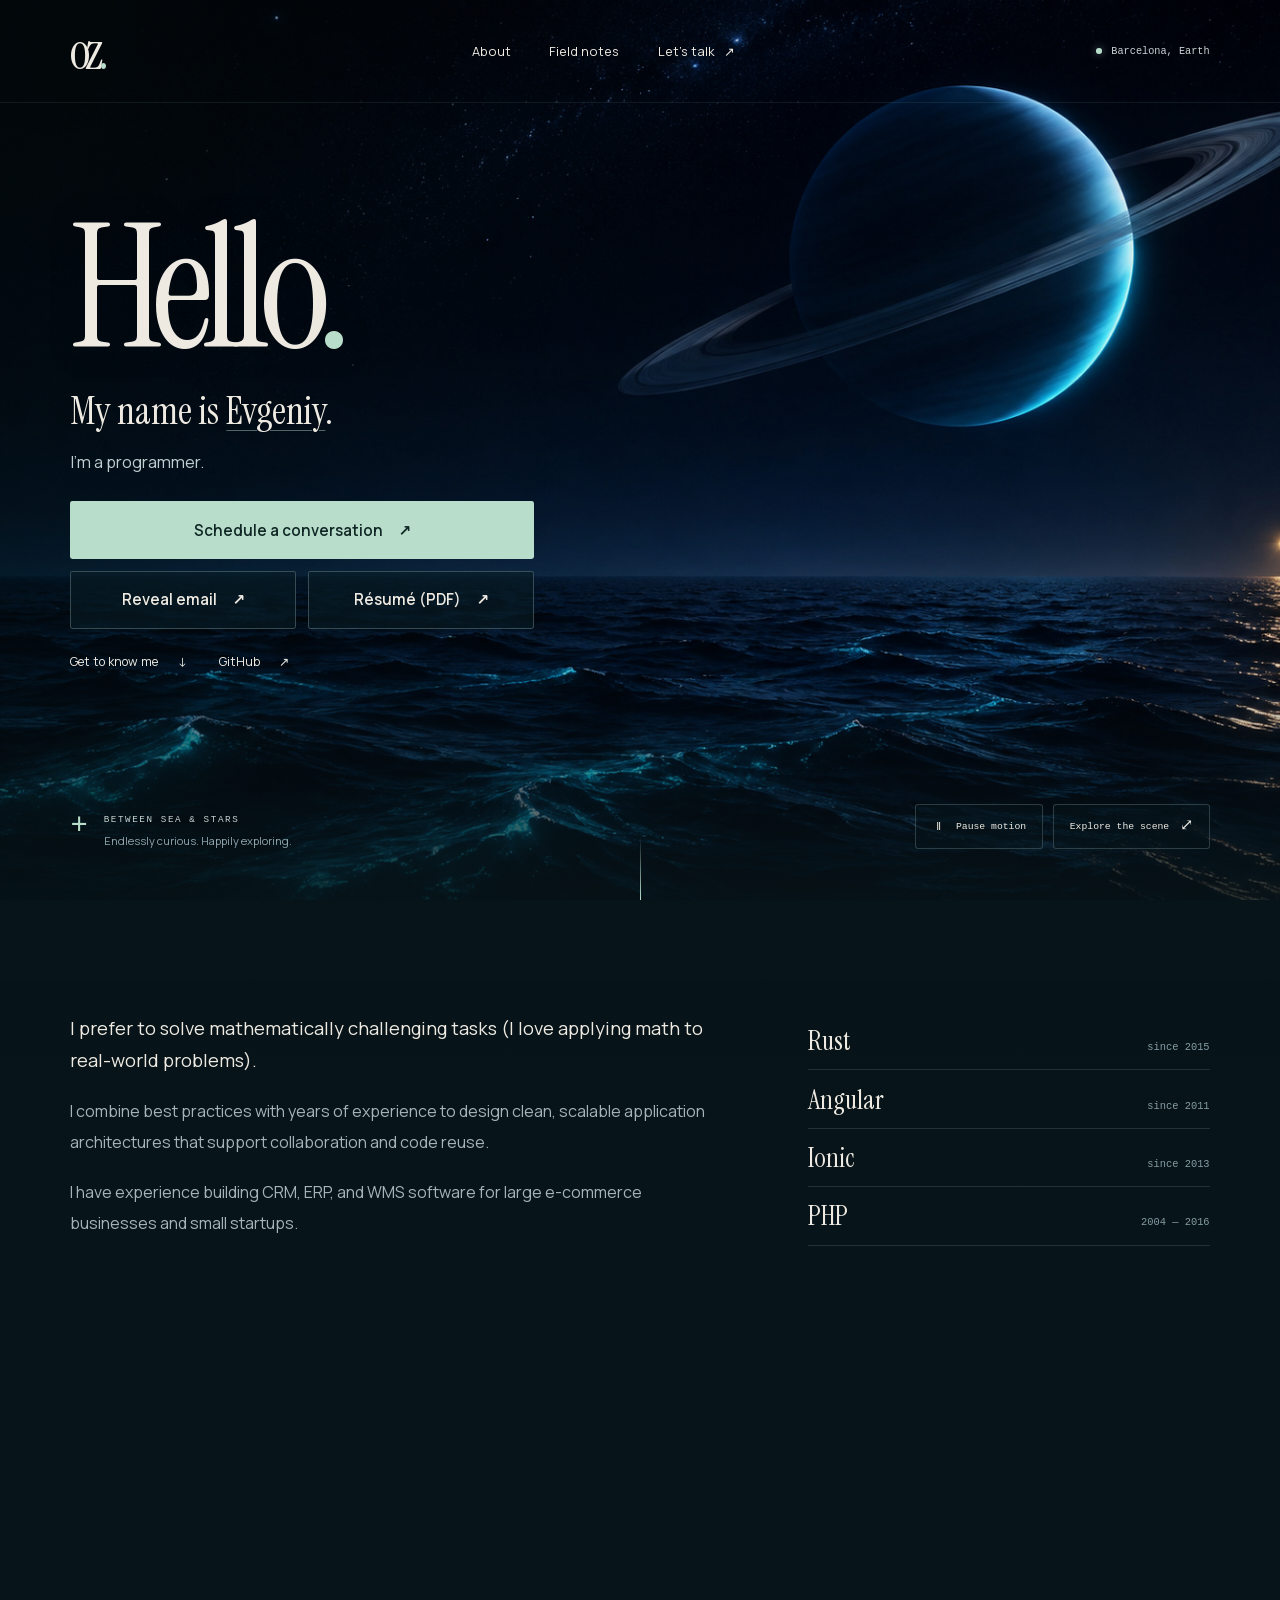
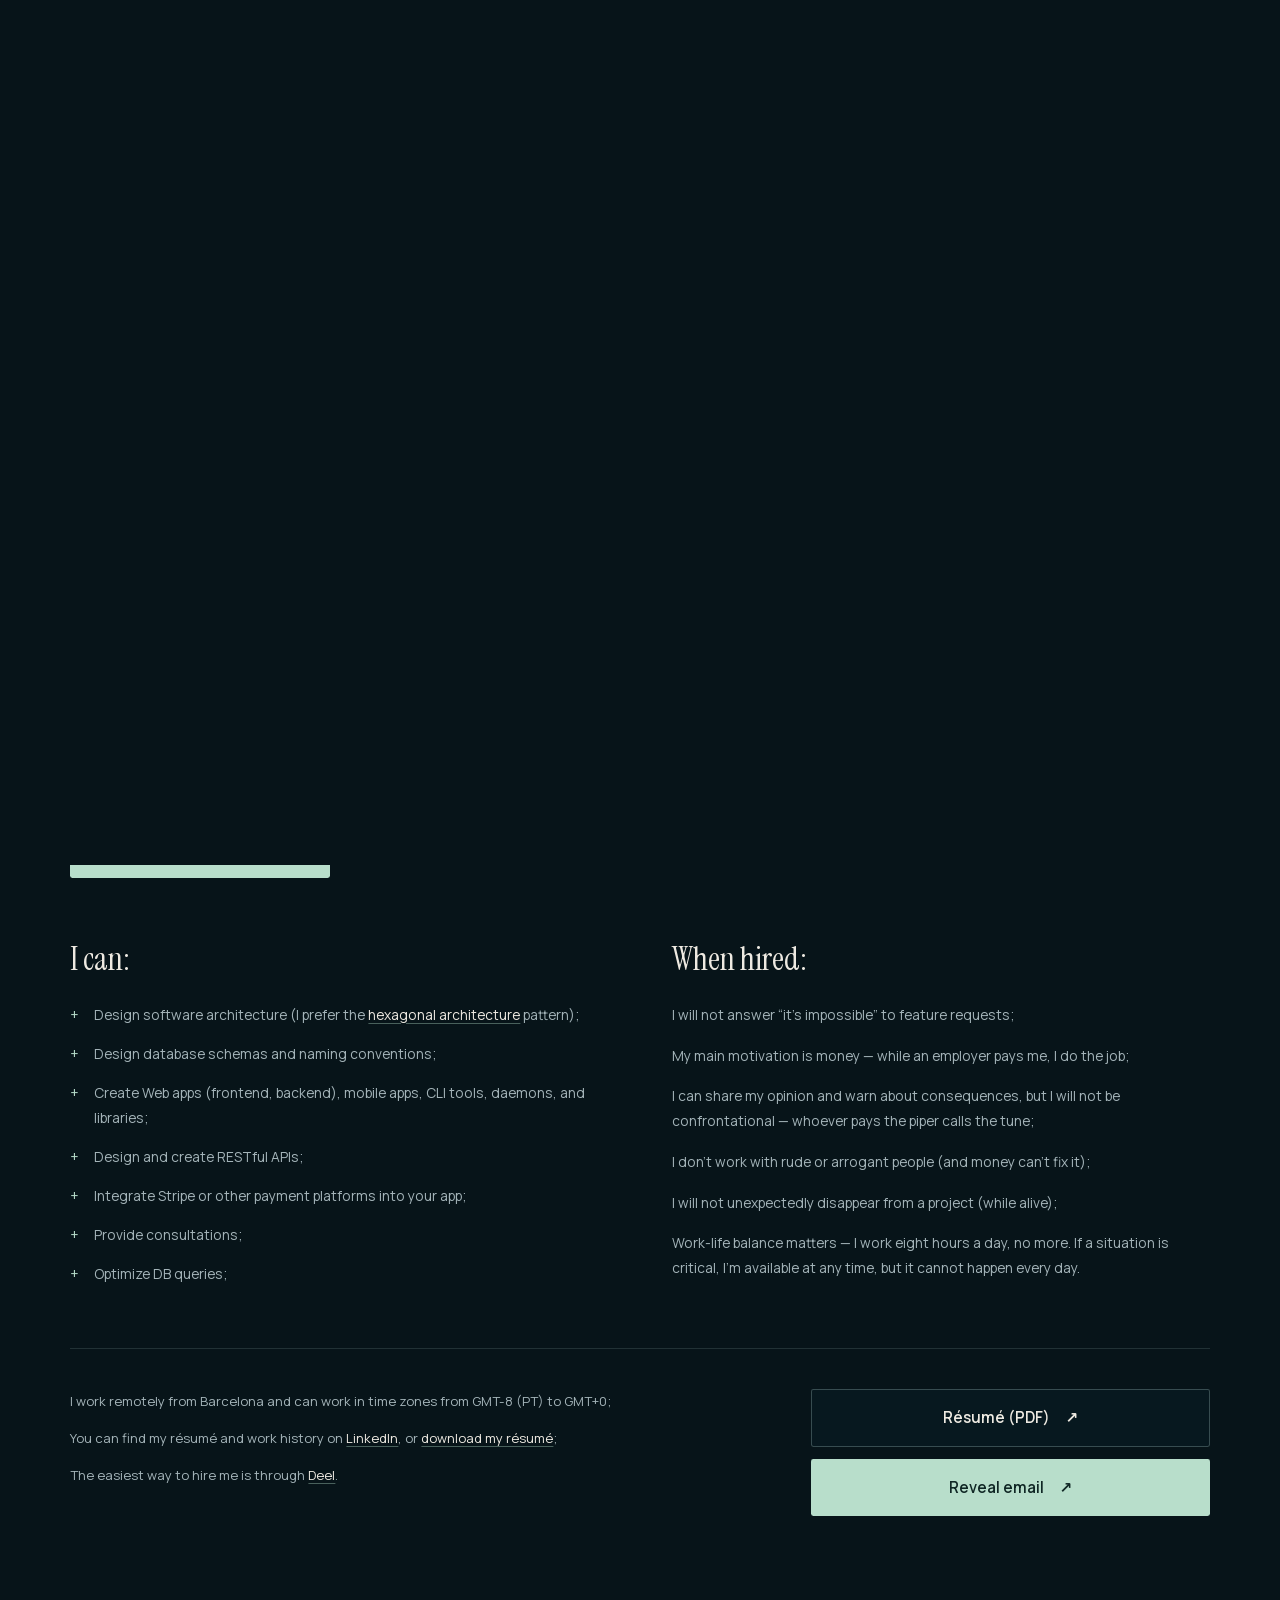
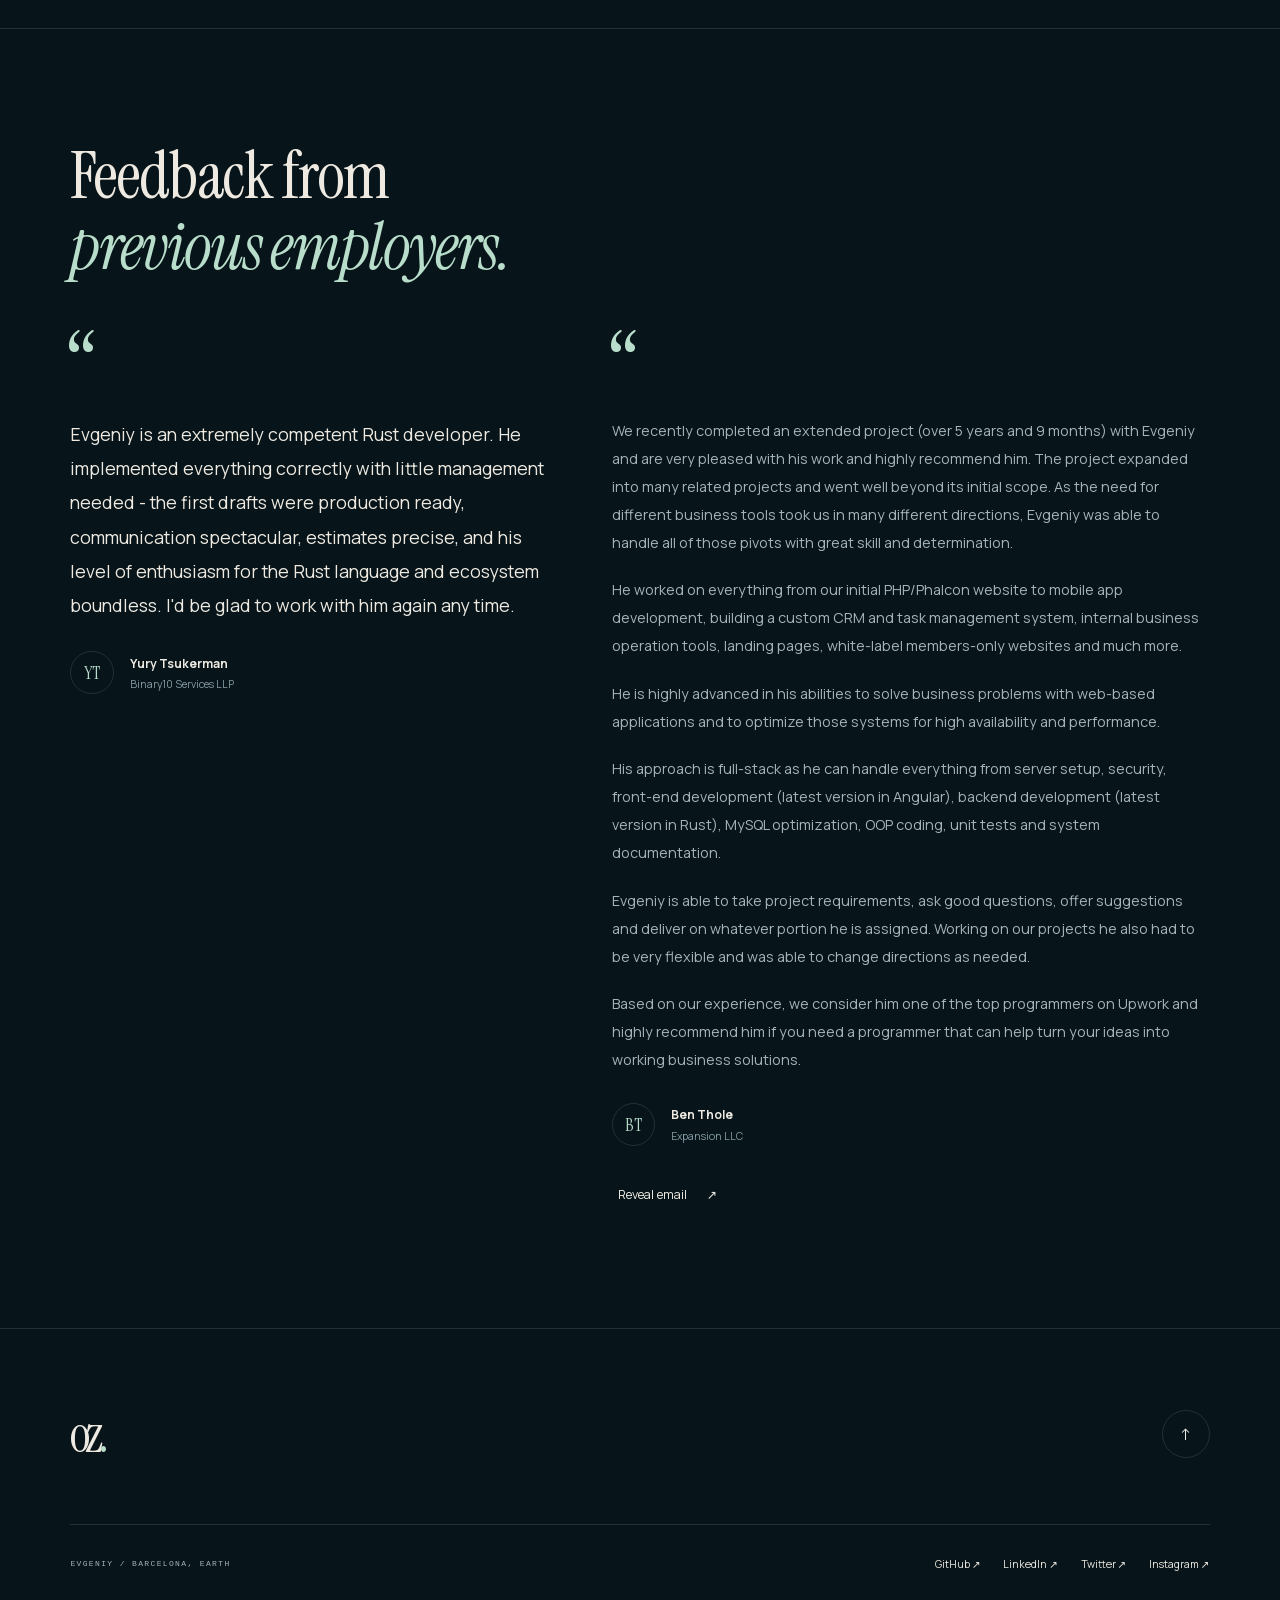
==== index.html @ bbbd40e6 "Keep mobile scene height stable during scroll" ====
<!DOCTYPE html>
<html lang="en">
<head>
  <meta charset="UTF-8">
  <meta name="viewport" content="width=device-width, initial-scale=1, viewport-fit=cover">
  <meta name="theme-color" content="#071419">
  <meta name="description" content="Evgeniy (OZ). Programmer in Barcelona. Rust, Angular, Ionic, software architecture, and a love of solving real-world problems with math.">
  <meta property="og:title" content="Evgeniy / OZ — Between sea & stars">
  <meta property="og:description" content="Evgeniy (OZ). Rust, Angular, Ionic, and software architecture.">
  <meta property="og:type" content="website">
  <meta property="og:url" content="https://jamm.dev/">
  <meta property="og:image" content="https://jamm.dev/assets/pelagic-orbit.jpg">
  <title>Evgeniy / OZ — Between sea & stars</title>
  <link rel="icon" href="./favicon.png" type="image/png">
  <link rel="preload" href="./assets/fonts/instrument-serif.woff2" as="font" type="font/woff2" crossorigin>
  <link rel="preload" href="./assets/fonts/manrope.woff2" as="font" type="font/woff2" crossorigin>
  <link rel="stylesheet" href="./styles.css">
  <script type="module" src="./js/site.js?v=3d-17"></script>
</head>
<body>
  <a class="skip-link" href="#about">Skip to content</a>

  <div class="scene" id="scene" aria-hidden="true" data-renderer="still">
    <picture class="scene-poster">
      <img src="./assets/pelagic-orbit.jpg" width="1672" height="941" alt="" fetchpriority="high" decoding="async">
    </picture>
    <canvas id="scene-canvas"></canvas>
    <div class="scene-shade"></div>
  </div>

  <header class="site-header" id="top">
    <a href="#top" class="wordmark" aria-label="OZ — back to top">oz<span aria-hidden="true">.</span></a>
    <nav aria-label="Main navigation">
      <a href="#about">About</a>
      <a href="#notes">Field notes</a>
      <a href="#contact">Let’s talk <span aria-hidden="true">↗</span></a>
    </nav>
    <span class="location"><span class="status-dot" aria-hidden="true"></span>Barcelona, Earth</span>
  </header>

  <main id="page-content">
    <section class="hero" aria-labelledby="hello-title" id="hero">
      <div class="hero-content">
        <h1 id="hello-title">Hello<span class="accent">.</span></h1>
        <p class="hero-name">My name is <a href="https://en.wikipedia.org/wiki/Eugene_(given_name)" target="_blank" rel="noopener noreferrer">Evgeniy</a>.</p>
        <p class="hero-role">I’m a programmer.</p>
        <div class="hero-actions">
          <a class="button button-primary contact-action schedule-action" href="https://calendly.com/e-oz" target="_blank" rel="noopener noreferrer">Schedule a conversation <span aria-hidden="true">↗</span></a>
          <button class="button button-glass contact-action" type="button" hidden data-email="oz at jamm_dotdev" data-test-id="hero-email">Reveal email <span aria-hidden="true">↗</span></button>
          <a class="button button-glass contact-action" href="./resume.pdf">Résumé (PDF) <span aria-hidden="true">↗</span></a>
          <noscript><p>Email: oz [at] jamm [dot] dev</p></noscript>
        </div>
        <div class="hero-links">
          <a class="text-link" href="#about">Get to know me <span aria-hidden="true">↓</span></a>
          <a class="text-link" href="https://github.com/e-oz" target="_blank" rel="noopener noreferrer">GitHub <span aria-hidden="true">↗</span></a>
        </div>
      </div>
      <div class="hero-footer">
        <div class="hero-caption"><span class="crosshair" aria-hidden="true">+</span><div><span class="eyebrow">Between sea & stars</span><p>Endlessly curious. Happily exploring.</p></div></div>
        <div class="scene-controls">
          <button class="motion-button" type="button" data-motion-toggle hidden data-paused="false"><span data-motion-icon aria-hidden="true">Ⅱ</span><span data-motion-label>Pause motion</span></button>
          <button class="explore-button" type="button" id="explore-scene" hidden>Explore the scene <span aria-hidden="true">⤢</span></button>
        </div>
      </div>
      <a class="scroll-cue" href="#about" aria-label="Scroll to about"><span></span></a>
    </section>

    <div class="reading-surface">
      <section class="section about-section" id="about" aria-label="About Evgeniy">
        <div class="about-intro">
          <div class="prose intro-prose">
            <p>I prefer to solve mathematically challenging tasks (I love applying math to real-world problems).</p>
            <p>I combine best practices with years of experience to design clean, scalable application architectures that support collaboration and code reuse.</p>
            <p>I have experience building CRM, ERP, and WMS software for large e-commerce businesses and small startups.</p>
          </div>
          <dl class="experience-list">
            <div><dt>Rust</dt><dd>since 2015</dd></div>
            <div><dt>Angular</dt><dd>since 2011</dd></div>
            <div><dt>Ionic</dt><dd>since 2013</dd></div>
            <div><dt>PHP</dt><dd>2004 — 2016</dd></div>
          </dl>
        </div>
        <div class="expertise-grid">
          <article class="expertise-block">
            <div class="block-heading"><span class="orbital-mark" aria-hidden="true">R</span><h3>Rust</h3><span class="eyebrow">Systems & services</span></div>
            <div class="prose">
              <p>I’ve enjoyed programming in Rust since 2015.</p>
              <p>Most of my Rust experience is in web development — REST APIs, database connections, data analysis, and background task execution. I also have extensive experience with caching, mutexes, semaphores, preventing cache stampedes and race conditions, and managing resources with RAII.</p>
              <p>One of my achievements is a REST API written entirely in Rust, serving multiple web and mobile applications, including a CRM, a task manager, mobile apps, and websites.</p>
            </div>
          </article>
          <article class="expertise-block">
            <div class="block-heading"><span class="orbital-mark" aria-hidden="true">A</span><h3>Angular</h3><span class="eyebrow">Interfaces & architecture</span></div>
            <div class="prose">
              <p>In Angular, I can write directives and components of any complexity — including interactive maps (Angular + D3.js), nested trees, SVG elements, and other fancy things.</p>
              <p>I can build a modern, solid foundation for your Angular project using Nx and NgRx, applying the industry’s leading solutions for structuring and organizing folders and components.</p>
              <p>I can improve your app’s performance by using the OnPush strategy, tuning ZoneJS flags, using requestAnimationFrame, reducing reflows, moving some modifications out of NgZone, and making other improvements.</p>
              <p>I can build services and libraries based on best practices, using RxJS, declarative event-driven programming, and Reduce patterns.</p>
            </div>
          </article>
          <article class="expertise-block ionic-block">
            <div class="block-heading"><span class="orbital-mark" aria-hidden="true">I</span><h3>Ionic</h3><span class="eyebrow">Beyond the browser</span></div>
            <div class="prose"><p>I have experience with Ionic and have created multiple mobile apps with this framework, including a sophisticated warehouse management system (WMS) with mobile apps for scanning, instructions, printing price stickers, moving items, and scheduling deliveries.</p></div>
          </article>
        </div>
        <div class="toolkit prose">
          <h3 class="eyebrow">Technologies, apps, and services I have experience with:</h3>
          <p>Rust, TypeScript, JavaScript, PHP; Angular, Ionic, RxJS, NgRx, Nx, Karma, Protractor, Twitter Bootstrap; MySQL, PostgreSQL, Redis; Cloudflare, Mandrill, PayPal, Stripe, Nexmo; GAE, AWS: EC2, S3, Cloudfront, Pipeline, CodeCommit, RDS; Jira, YouTrack, Git, Travis CI; SOA, REST, SOLID...</p>
        </div>
        <div class="principles-grid">
          <div class="prose"><p>As a contractor, I’ve worked with Vodafone (a device control system) and NTT &amp; Sony (a custom payment system library for Spartacus CRM).</p><p>My favorite books are <a href="https://www.oreilly.com/library/view/clean-code/9780136083238/" target="_blank" rel="noopener noreferrer">Clean Code</a> and <a href="https://martinfowler.com/books/eaa.html" target="_blank" rel="noopener noreferrer">Patterns of Enterprise Application Architecture</a>.</p><p>I like and respect SOLID principles.</p></div>
          <aside class="story">
            <details data-test-id="story">
              <summary><span><span class="eyebrow">Origin story / 2004</span><span class="story-title">It started with<br><em>a mobile phone.</em></span></span><span class="details-indicator" aria-hidden="true">+</span></summary>
              <div class="prose story-copy">
                <p>My passion for programming started at school.</p>
                <p>In 2004, I started earning money by making websites.</p>
                <p>One of my first tools was an FTP editor — a tool for uploading, removing, and editing files (mostly PHP scripts). It was designed for use on a mobile phone (in 2004, not every Russian youngster had a computer, so “mobile-first” was more than a motto for us).</p>
                <p>The most interesting part: I had just three hours of computer access to develop it. I wrote the rest of the code using the editor itself — yes, from a mobile phone.</p>
                <p>This tool helped dozens of people create their first websites (or WAP sites).</p>
                <p>It was challenging but extremely rewarding.</p>
              </div>
            </details>
          </aside>
        </div>
      </section>

      <section class="section notes-section" id="notes" aria-labelledby="notes-title">
        <div class="section-heading"><h2 id="notes-title">Notes from<br><em>the journey.</em></h2></div>
        <div class="article-list">
          <a class="article" href="https://medium.com/@eugeniyoz/application-state-management-with-angular-signals-b9c8b3a3afd7" target="_blank" rel="noopener noreferrer"><span class="article-number">01</span><div><p class="eyebrow">Angular / State management</p><h3>Application State Management<br>with Angular Signals</h3></div><span class="article-arrow" aria-hidden="true">↗</span></a>
          <a class="article" href="https://medium.com/@eugeniyoz/angular-signals-reactive-context-and-dynamic-dependency-tracking-d2d6100568b0" target="_blank" rel="noopener noreferrer"><span class="article-number">02</span><div><p class="eyebrow">Angular / Reactivity <span class="article-badge">Selected by Medium for boosting</span></p><h3>Angular Signals, Reactive Context,<br>and Dynamic Dependency Tracking</h3></div><span class="article-arrow" aria-hidden="true">↗</span></a>
          <a class="article" href="https://medium.com/@eugeniyoz/restful-api-in-rust-impressions-63250d611d15" target="_blank" rel="noopener noreferrer"><span class="article-number">03</span><div><p class="eyebrow">Rust / Web development</p><h3>Rust for the Web</h3></div><span class="article-arrow" aria-hidden="true">↗</span></a>
        </div>
        <div class="talk-grid">
          <div class="talk-heading"><p class="eyebrow">From the stage</p><p>My talk about writing a web server in Rust:</p><a class="text-link" href="https://www.youtube.com/watch?v=pYflrrJu9PI" target="_blank" rel="noopener noreferrer">Watch on YouTube <span aria-hidden="true">↗</span></a></div>
          <div class="video-frame"><iframe data-test-id="rust-talk" width="560" height="315" src="https://www.youtube.com/embed/pYflrrJu9PI" title="Evgeniy’s talk about writing a web server in Rust" loading="lazy" allow="accelerometer; autoplay; encrypted-media; gyroscope; picture-in-picture; web-share" referrerpolicy="strict-origin-when-cross-origin" allowfullscreen></iframe></div>
        </div>
      </section>

      <section class="section contact-section" id="contact" aria-label="Working together">
        <div class="section-heading contact-heading"><a class="button button-primary contact-action" href="https://calendly.com/e-oz" target="_blank" rel="noopener noreferrer">Schedule a conversation <span aria-hidden="true">↗</span></a></div>
        <div class="work-grid">
          <div class="work-column"><h3>I can:</h3><ul class="service-list">
            <li>Design software architecture (I prefer the <a href="https://en.wikipedia.org/wiki/Hexagonal_architecture_(software)" target="_blank" rel="noopener noreferrer">hexagonal architecture</a> pattern);</li>
            <li>Design database schemas and naming conventions;</li>
            <li>Create Web apps (frontend, backend), mobile apps, CLI tools, daemons, and libraries;</li>
            <li>Design and create RESTful APIs;</li>
            <li>Integrate Stripe or other payment platforms into your app;</li>
            <li>Provide consultations;</li>
            <li>Optimize DB queries;</li>
          </ul></div>
          <div class="work-column"><h3>When hired:</h3><ul class="terms-list">
            <li>I will not answer “it’s impossible” to feature requests;</li>
            <li>My main motivation is money — while an employer pays me, I do the job;</li>
            <li>I can share my opinion and warn about consequences, but I will not be confrontational — whoever pays the piper calls the tune;</li>
            <li>I don’t work with rude or arrogant people (and money can’t fix it);</li>
            <li>I will not unexpectedly disappear from a project (while alive);</li>
            <li>Work-life balance matters — I work eight hours a day, no more. If a situation is critical, I’m available at any time, but it cannot happen every day.</li>
          </ul></div>
        </div>
        <div class="contact-strip">
          <div class="prose"><p>I work remotely from Barcelona and can work in time zones from GMT-8 (PT) to GMT+0;</p><p>You can find my résumé and work history on <a href="https://www.linkedin.com/in/newmanoz/" target="_blank" rel="noopener noreferrer">LinkedIn</a>, or <a href="./resume.pdf">download my résumé</a>;</p><p>The easiest way to hire me is through <a href="https://deel.com/referrals/Evgenii-e7kKrWl7" target="_blank" rel="noopener noreferrer">Deel</a>.</p></div>
          <div class="contact-links"><a class="button button-glass contact-action" href="./resume.pdf">Résumé (PDF) <span aria-hidden="true">↗</span></a><button type="button" class="button button-primary contact-action" hidden data-email="oz at jamm_dotdev" data-test-id="contact-email">Reveal email <span aria-hidden="true">↗</span></button><noscript><p>Email: oz [at] jamm [dot] dev</p></noscript></div>
        </div>
      </section>

      <section class="section feedback-section" aria-labelledby="feedback-title">
        <div class="section-heading"><h2 id="feedback-title">Feedback from<br><em>previous employers.</em></h2></div>
        <div class="feedback-grid">
          <figure class="testimonial"><span class="quote-mark" aria-hidden="true">“</span><blockquote><p>Evgeniy is an extremely competent Rust developer. He implemented everything correctly with little management needed - the first drafts were production ready, communication spectacular, estimates precise, and his level of enthusiasm for the Rust language and ecosystem boundless. I'd be glad to work with him again any time.</p></blockquote><figcaption><span class="person-initials" aria-hidden="true">YT</span><span><strong>Yury Tsukerman</strong><span>Binary10 Services LLP</span></span></figcaption></figure>
          <figure class="testimonial testimonial-long"><span class="quote-mark" aria-hidden="true">“</span><blockquote>
            <p>We recently completed an extended project (over 5 years and 9 months) with Evgeniy and are very pleased with his work and highly recommend him. The project expanded into many related projects and went well beyond its initial scope. As the need for different business tools took us in many different directions, Evgeniy was able to handle all of those pivots with great skill and determination.</p>
            <p>He worked on everything from our initial PHP/Phalcon website to mobile app development, building a custom CRM and task management system, internal business operation tools, landing pages, white-label members-only websites and much more.</p>
            <p>He is highly advanced in his abilities to solve business problems with web-based applications and to optimize those systems for high availability and performance.</p>
            <p>His approach is full-stack as he can handle everything from server setup, security, front-end development (latest version in Angular), backend development (latest version in Rust), MySQL optimization, OOP coding, unit tests and system documentation.</p>
            <p>Evgeniy is able to take project requirements, ask good questions, offer suggestions and deliver on whatever portion he is assigned. Working on our projects he also had to be very flexible and was able to change directions as needed.</p>
            <p>Based on our experience, we consider him one of the top programmers on Upwork and highly recommend him if you need a programmer that can help turn your ideas into working business solutions.</p>
          </blockquote><figcaption><span class="person-initials" aria-hidden="true">BT</span><span><strong>Ben Thole</strong><span>Expansion LLC</span></span></figcaption><button class="text-link reference-email" type="button" hidden data-email="bthole at purchaseclinic_dotcom">Reveal email <span aria-hidden="true">↗</span></button><noscript><p>Email: bthole [at] purchaseclinic [dot] com</p></noscript></figure>
        </div>
      </section>

      <footer class="site-footer">
        <div class="footer-top"><a href="#top" class="wordmark" aria-label="OZ — back to top">oz<span aria-hidden="true">.</span></a><a href="#top" class="back-top" aria-label="Back to top">↑</a></div>
        <div class="footer-bottom"><span class="eyebrow">Evgeniy / Barcelona, Earth</span><nav aria-label="Social links"><a href="https://github.com/e-oz" target="_blank" rel="noopener noreferrer">GitHub ↗</a><a href="https://www.linkedin.com/in/newmanoz/" target="_blank" rel="noopener noreferrer">LinkedIn ↗</a><a href="https://twitter.com/eugeniyoz" target="_blank" rel="noopener noreferrer">Twitter ↗</a><a href="https://www.instagram.com/eugeniyoz/" target="_blank" rel="noopener noreferrer">Instagram ↗</a></nav></div>
      </footer>
    </div>
  </main>

  <dialog id="scene-dialog" aria-label="Explore the scene" data-test-id="scene-dialog">
    <div class="exploration-top"><span class="wordmark" aria-hidden="true">oz<span>.</span></span><button class="button button-glass" id="close-scene" type="button" autofocus>Back to the page <span aria-hidden="true">×</span></button></div>
    <div class="exploration-bottom"><p class="scene-instruction">Move your pointer. Follow the current.</p></div>
  </dialog>
</body>
</html>
---- styles.css ----
@font-face{font-family:Instrument Serif;src:url('./assets/fonts/instrument-serif.woff2') format('woff2');font-style:normal;font-weight:400;font-display:swap}
@font-face{font-family:Instrument Serif;src:url('./assets/fonts/instrument-serif-italic.woff2') format('woff2');font-style:italic;font-weight:400;font-display:swap}
@font-face{font-family:Manrope;src:url('./assets/fonts/manrope.woff2') format('woff2');font-style:normal;font-weight:400 700;font-display:swap}

:root {
  color-scheme: dark;
  --ink: #eeeae2;
  --muted: #a4b4b9;
  --faint: #879da5;
  --accent: #b8decb;
  --deep: #071419;
  --surface: #0b1c22;
  --line: #b5d6d326;
  --serif: 'Instrument Serif', Georgia, serif;
  --sans: Manrope, system-ui, sans-serif;
  --mono: 'SFMono-Regular', Consolas, monospace;
  --page-width: 80rem;
  --gutter: max(clamp(1.5rem, 5.5vw, 6rem), env(safe-area-inset-left), env(safe-area-inset-right));
}

*, *::before, *::after { box-sizing: border-box; }
html { scroll-behavior: smooth; scroll-padding-top: 6rem; background: var(--deep); }
body { margin: 0; color: var(--ink); font-family: var(--sans); font-size: 1rem; -webkit-font-smoothing: antialiased; }
h1,h2,h3,p,ul,dl,dd,figure,blockquote { margin: 0; }
button,a { -webkit-tap-highlight-color: transparent; }
button { color: inherit; font: inherit; cursor: pointer; }
a { color: inherit; text-decoration: none; }
a,button { touch-action: manipulation; }
button:disabled { cursor: default; }
button { border: 0; }
img { display: block; max-width: 100%; }
[hidden] { display: none !important; }
::selection { background: var(--accent); color: var(--deep); }
:focus-visible { outline: 2px solid var(--accent); outline-offset: .4rem; border-radius: .15rem; }
.skip-link { position: fixed; left: 1rem; top: -5rem; z-index: 10; padding: 1rem 1.5rem; background: var(--accent); color: var(--deep); }
.skip-link:focus { top: 1rem; }

.scene { position: fixed; inset: 0; z-index: -1; background: var(--deep); overflow: hidden; pointer-events: none; }
.scene-poster,.scene-poster img,.scene canvas,.scene-shade { position: absolute; inset: 0; width: 100%; height: 100%; }
.scene-poster img { object-fit: cover; object-position: 50% 50%; }
.scene canvas { opacity: 0; transition: opacity 1.2s ease; }
.scene[data-renderer='worker'] canvas { opacity: 1; }
.scene-shade { background: linear-gradient(90deg, #04101375, #0410130a 62%), linear-gradient(0deg, #071419d9, transparent 25%); }
.site-header { position: absolute; top: 0; left: 0; width: 100%; z-index: 2; display: flex; align-items: center; justify-content: space-between; gap: 2rem; padding: 1.6rem var(--gutter); border-bottom: 1px solid #b5d6d317; }
.wordmark { display: inline-flex; font-family: var(--serif); font-size: 3.2rem; letter-spacing: -.1em; line-height: 1; align-items: baseline; padding-right: .4rem; }
.wordmark span { color: var(--accent); }
.site-header nav { display: flex; gap: 2.4rem; align-items: center; font-size: .8rem; }
.site-header nav a { padding-block: .6rem; transition: color .2s; }
.site-header nav a:hover,.footer-bottom a:hover { color: var(--accent); }
.site-header nav a:last-child { display: flex; gap: .6rem; }
.location { display: flex; gap: .6rem; align-items: center; font-family: var(--mono); font-size: .64rem; color: #cad4d4; }
.status-dot { width: .35rem; height: .35rem; border-radius: 50%; background: var(--accent); box-shadow: 0 0 9px #b8decb80; }
.hero { min-height: 48rem; height: 100svh; max-height: 76rem; position: relative; display: flex; flex-direction: column; justify-content: center; padding: 8rem var(--gutter) 10rem; }
.hero-content { display: flex; flex-direction: column; align-items: flex-start; max-width: 45rem; }
.eyebrow { font-family: var(--mono); font-size: .62rem; font-weight: 400; line-height: 1.7; text-transform: uppercase; letter-spacing: .17em; color: var(--muted); }
.hero-eyebrow { display: flex; align-items: center; gap: .85rem; color: #c0d1d0; }
.small-line { width: 1.8rem; height: 1px; background: var(--accent); }
h1 { font-family: var(--serif); font-size: clamp(8rem, 13.5vw, 15rem); font-weight: 400; line-height: 1.07; letter-spacing: -.055em; padding-top: .7rem; text-shadow: 0 2px 35px #04101335; }
.accent { color: var(--accent); }
.hero-name { font-size: clamp(1.7rem, 3vw, 2.8rem); font-family: var(--serif); line-height: 1.3; padding-top: .3rem; }
.hero-name a { text-underline-offset: .16em; text-decoration: underline; text-decoration-thickness: 1px; text-decoration-color: #b8decb70; }
.hero-role { padding-top: .8rem; font-size: 1.03rem; color: #bfced0; }
.hero-actions { display: grid; grid-template-columns: repeat(2, minmax(0, 1fr)); gap: .75rem; width: min(100%, 29rem); padding-top: 1.8rem; }
.hero-links { display: flex; gap: 2rem; padding-top: .8rem; }
.schedule-action { grid-column: 1 / -1; }
.hero-actions noscript { grid-column: 1 / -1; font-size: .85rem; }
.button { display: inline-flex; align-items: center; justify-content: center; gap: 1.8rem; min-height: 3.15rem; padding: .85rem 1.3rem; font-size: .73rem; font-weight: 600; border: 1px solid transparent; border-radius: .15rem; transition: background .2s, border-color .2s; }
.button-primary { background: var(--accent); color: #102725; }
.button-primary:hover { background: #d0ecdf; }
.button.contact-action { font-size: .95rem; min-height: 3.6rem; padding: .95rem 1.25rem; gap: 1rem; }
.contact-links { gap: .75rem; }
.text-link { display: inline-flex; align-items: center; justify-content: space-between; gap: 1.2rem; font-size: .78rem; line-height: 1.6; padding-block: .65rem; background: none; }
.text-link:hover { color: var(--accent); }
.hero-footer { position: absolute; bottom: 3.2rem; left: var(--gutter); right: var(--gutter); display: flex; justify-content: space-between; gap: 2rem; align-items: center; }
.hero-caption { display: flex; gap: 1rem; align-items: center; }
.hero-caption .eyebrow { color: #c5d4d3; font-size: .58rem; }
.hero-caption p { color: #8fa6ae; font-size: .7rem; padding-top: .35rem; }
.crosshair { color: var(--accent); font-family: var(--mono); font-size: 1.8rem; font-weight: 400; }
.scene-controls { display: flex; align-items: center; gap: .6rem; }
.motion-button,.explore-button { display: inline-flex; align-items: center; gap: .65rem; min-height: 2.8rem; background: #06151b80; border: 1px solid #c5e5df35; padding: .7rem 1rem; font-family: var(--mono); font-size: .61rem; border-radius: .2rem; transition: background .2s; }
.motion-button:hover,.explore-button:hover { background: #13313bec; }
.motion-button [data-motion-icon] { font-family: var(--sans); width: .85rem; }
.explore-button span { font-size: 1rem; line-height: 1; }
.scroll-cue { position: absolute; bottom: 0; left: calc(50% - 1rem); display: grid; place-items: center; width: 2rem; height: 4rem; }
.scroll-cue span { height: 100%; width: 1px; background: linear-gradient(transparent, var(--accent)); }

.reading-surface { position: relative; background: linear-gradient(#071419ef, #071419 18rem); }
.section { max-width: var(--page-width); margin-inline: auto; padding: 7rem var(--gutter); display: flex; flex-direction: column; gap: 3.8rem; border-bottom: 1px solid var(--line); }
.section-heading { display: flex; flex-direction: column; gap: 1.2rem; }
.section-number { color: var(--accent); padding-right: 1.1rem; }
h2 { font-family: var(--serif); font-size: clamp(3rem, 5.2vw, 5.6rem); line-height: 1.06; font-weight: 400; letter-spacing: -.025em; }
h2 em { font-weight: 400; color: var(--accent); }
.about-intro { display: grid; grid-template-columns: 1.6fr 1fr; gap: 6rem; }
.prose { display: flex; flex-direction: column; gap: 1.2rem; font-size: .91rem; line-height: 1.95; color: var(--muted); overflow-wrap: break-word; }
.prose a,.service-list a { color: var(--ink); text-decoration: underline; text-underline-offset: .2em; text-decoration-color: #b8decb60; transition: color .2s; }
.prose a:hover,.service-list a:hover { color: var(--accent); }
.intro-prose { font-size: 1rem; }
.intro-prose p:first-child { color: var(--ink); font-size: 1.15rem; line-height: 1.75; }
.experience-list { display: flex; flex-direction: column; align-self: start; }
.experience-list div { display: flex; align-items: baseline; justify-content: space-between; gap: 1rem; padding: .7rem 0; border-bottom: 1px solid var(--line); }
.experience-list dt { font-size: 1.7rem; font-family: var(--serif); }
.experience-list dd { color: var(--faint); font-family: var(--mono); font-size: .65rem; }
.expertise-grid { display: grid; grid-template-columns: 1fr 1fr; border-top: 1px solid var(--line); }
.expertise-block { padding-top: 2.5rem; display: flex; flex-direction: column; gap: 1.6rem; }
.expertise-block:nth-child(1) { padding-right: 3rem; }
.expertise-block:nth-child(2) { padding-left: 3rem; border-left: 1px solid var(--line); }
.block-heading { display: flex; align-items: center; gap: .8rem; flex-wrap: wrap; }
.orbital-mark { border: 1px solid #8eada456; color: var(--accent); width: 2rem; height: 2rem; display: grid; place-items: center; border-radius: 50%; font-family: var(--serif); font-size: .9rem; }
.block-heading h3 { font-size: 1.8rem; font-family: var(--serif); font-weight: 400; }
.block-heading .eyebrow { flex-basis: 100%; font-size: .52rem; color: var(--faint); }
.ionic-block { grid-column: 1 / -1; display: grid; grid-template-columns: 1fr 2.2fr; align-items: start; gap: 3rem; border-top: 1px solid var(--line); padding-top: 2.5rem; margin-top: 2.5rem; }
.ionic-block .block-heading { justify-content: flex-start; }
.toolkit { padding: 2rem; border: 1px solid var(--line); background: #10242a60; font-size: .78rem; }
.toolkit h3 { color: var(--accent); }
.principles-grid { display: grid; grid-template-columns: 1fr 1fr; gap: 4rem; align-items: start; }
.story { border-block: 1px solid var(--line); }
summary { list-style: none; cursor: pointer; display: flex; align-items: center; justify-content: space-between; gap: 1rem; padding: 1.7rem 0; }
summary::-webkit-details-marker { display: none; }
summary > span:first-child { display: flex; flex-direction: column; gap: .85rem; }
.story-title { font-family: var(--serif); font-size: 2.2rem; line-height: 1.12; }
.story-title em { color: var(--accent); }
.details-indicator { border: 1px solid var(--line); border-radius: 50%; width: 2.3rem; height: 2.3rem; display: grid; place-items: center; font-size: 1.2rem; flex-shrink: 0; }
details[open] .details-indicator { transform: rotate(45deg); }
.story-copy { padding-bottom: 2rem; }
.notes-section { gap: 3rem; }
.article-list { display: flex; flex-direction: column; border-top: 1px solid var(--line); }
.article { display: flex; gap: 2rem; align-items: center; padding: 2rem .25rem; border-bottom: 1px solid var(--line); transition: background .2s; }
.article:hover { background: #15313865; }
.article-number { color: var(--faint); font-family: var(--mono); font-size: .6rem; align-self: flex-start; padding-top: .2rem; }
.article > div { flex: 1; }
.article .eyebrow { font-size: .52rem; display: flex; flex-wrap: wrap; align-items: center; gap: 1rem; }
.article h3 { font-family: var(--serif); font-size: clamp(1.65rem, 3vw, 2.8rem); line-height: 1.15; padding-top: .6rem; font-weight: 400; }
.article-arrow { font-size: 1.5rem; color: var(--accent); }
.article-badge { color: var(--accent); border: 1px solid #b8decb36; border-radius: 2rem; padding: .2rem .65rem; font-size: .5rem; letter-spacing: .05em; }
.talk-grid { display: grid; grid-template-columns: 1fr 1.8fr; gap: 3rem; align-items: center; padding-top: 1rem; }
.talk-heading { display: flex; flex-direction: column; align-items: flex-start; gap: 1rem; }
.talk-heading h3 { font-family: var(--serif); font-size: 2.2rem; line-height: 1.1; font-weight: 400; }
.talk-heading h3 em { color: var(--accent); }
.talk-heading > p:not(.eyebrow) { font-size: .79rem; line-height: 1.7; color: var(--muted); }
.video-frame { aspect-ratio: 16 / 9; background: #0d242c; border: 1px solid var(--line); }
.video-frame iframe { width: 100%; height: 100%; border: 0; display: block; }
.contact-heading { flex-direction: row; justify-content: space-between; align-items: flex-end; gap: 2rem; }
.contact-heading > div { display: flex; flex-direction: column; gap: 1.2rem; }
.contact-heading .button { flex-shrink: 0; }
.work-grid { display: grid; grid-template-columns: 1fr 1fr; gap: 4rem; }
.work-column { display: flex; flex-direction: column; gap: 1.4rem; }
.work-column h3 { font-family: var(--serif); font-size: 2rem; font-weight: 400; }
.service-list,.terms-list { list-style: none; display: flex; flex-direction: column; gap: .9rem; padding: 0; color: var(--muted); font-size: .86rem; line-height: 1.8; }
.service-list li { position: relative; padding-left: 1.5rem; }
.service-list li::before { content: '+'; color: var(--accent); position: absolute; left: 0; }
.terms-list { gap: 1rem; }
.contact-strip { display: grid; grid-template-columns: 1.7fr 1fr; gap: 4rem; border-top: 1px solid var(--line); padding-top: 2.5rem; }
.contact-strip .prose { font-size: .82rem; gap: .7rem; }
.contact-links { display: flex; flex-direction: column; align-items: stretch; }
.contact-links .text-link { border-bottom: 1px solid var(--line); min-height: 3rem; text-align: left; }
.contact-links a[data-revealed] { overflow-wrap: anywhere; }
.feedback-grid { display: grid; grid-template-columns: 1fr 1.25fr; gap: 4rem; }
.testimonial { display: flex; flex-direction: column; gap: 1.8rem; align-self: start; }
.quote-mark { font-family: var(--serif); font-size: 6rem; line-height: .65; height: 2.8rem; color: var(--accent); }
.testimonial blockquote { display: flex; flex-direction: column; gap: 1.2rem; font-size: .9rem; line-height: 1.95; color: var(--muted); }
.testimonial:first-child blockquote { font-size: 1.1rem; color: var(--ink); }
.testimonial figcaption { display: flex; gap: 1rem; align-items: center; font-size: .75rem; }
.person-initials { width: 2.7rem; height: 2.7rem; display: grid; place-items: center; border: 1px solid var(--line); border-radius: 50%; font-family: var(--serif); font-size: 1.05rem; color: var(--accent); }
figcaption > span:last-child { display: flex; flex-direction: column; gap: .35rem; }
figcaption > span:last-child > span { font-size: .65rem; color: var(--faint); }
.reference-email { align-self: flex-start; }
.site-footer { max-width: var(--page-width); margin-inline: auto; padding: 5rem var(--gutter) 2rem; }
.footer-top { display: flex; align-items: center; justify-content: space-between; gap: 4rem; padding-bottom: 4rem; }
.footer-top p { font-family: var(--serif); font-size: 2.5rem; line-height: 1.15; flex: 1; }
.footer-top p em { color: var(--accent); }
.back-top { width: 3rem; height: 3rem; display: grid; place-items: center; border: 1px solid var(--line); border-radius: 50%; }
.footer-bottom { display: flex; justify-content: space-between; flex-wrap: wrap; gap: 2rem; border-top: 1px solid var(--line); padding-top: 2rem; }
.footer-bottom nav { display: flex; flex-wrap: wrap; gap: 1.4rem; font-size: .66rem; }
.footer-bottom .eyebrow { font-size: .5rem; }
.footer-signoff { flex-basis: 100%; text-align: right; font-family: var(--serif); font-size: 1rem; color: var(--faint); font-style: italic; }

#scene-dialog { position: fixed; inset: 0; max-width: none; max-height: none; width: 100%; height: 100%; margin: 0; padding: 2rem var(--gutter); background: transparent; color: var(--ink); border: 0; overflow: auto; }
#scene-dialog[open] { display: flex; flex-direction: column; justify-content: space-between; gap: 3rem; }
#scene-dialog::backdrop { background: transparent; }
body.is-exploring { overflow: hidden; }
.is-exploring .site-header,.is-exploring main,.is-exploring .skip-link { visibility: hidden; }
.is-exploring .scene-shade { background: linear-gradient(0deg, #06151a70, transparent 15%); }
.exploration-top,.exploration-bottom { display: flex; align-items: center; justify-content: space-between; gap: 2rem; }
.exploration-bottom { align-items: flex-end; padding-bottom: 1.5rem; }
.exploration-bottom h2 { font-size: clamp(4rem, 8vw, 7rem); }
.exploration-bottom .eyebrow { color: #bed1d3; font-size: .53rem; }
.scene-instruction { font-size: .7rem; color: var(--muted); padding-top: .85rem; }
.button-glass { background: #091c249e; border-color: #c5e5df40; }
.button-glass:hover { background: #153442; }

@media (min-width: 1600px) {
  .hero-content { padding-left: calc((100vw - 100rem) / 2); max-width: 65rem; }
}
@media (max-width: 1000px) {
  .location { display: none; }
  .section { padding-block: 5rem; gap: 3rem; }
  .about-intro { gap: 3rem; }
  .expertise-block:nth-child(1) { padding-right: 2rem; }
  .expertise-block:nth-child(2) { padding-left: 2rem; }
  .principles-grid,.work-grid,.feedback-grid { gap: 2.5rem; }
  .contact-heading { flex-direction: column; align-items: flex-start; }
  .talk-grid { grid-template-columns: 1fr 1.5fr; gap: 2rem; }
}
@media (max-width: 700px) {
  :root { --gutter: max(1.5rem, env(safe-area-inset-left), env(safe-area-inset-right)); }
  html { scroll-padding-top: 2rem; }
  .site-header { padding-top: calc(1.2rem + env(safe-area-inset-top)); padding-bottom: 1.2rem; gap: 1rem; }
  .wordmark { font-size: 2.7rem; }
  .site-header nav { gap: 1.25rem; font-size: .66rem; }
  .site-header nav a:last-child { gap: .25rem; }
  .scene { inset: 0 0 auto; height: 100svh; min-height: 46rem; max-height: 64rem; }
  .scene-poster img { object-position: 68% 50%; }
  .scene-shade { background: linear-gradient(90deg, #041013a6, #04101310), linear-gradient(0deg, #071419ef, transparent 40%); }
  .hero { min-height: 46rem; height: 100svh; max-height: 64rem; padding-top: 7rem; padding-bottom: 10rem; justify-content: center; }
  .hero-eyebrow { font-size: .5rem; letter-spacing: .13em; gap: .6rem; }
  .small-line { width: 1.15rem; }
  h1 { font-size: clamp(7rem, 25vw, 10rem); padding-top: 1rem; }
  .hero-name { font-size: 2rem; }
  .hero-role { font-size: .9rem; }
  .hero-actions { padding-top: 1.5rem; gap: .65rem; }
  .button.contact-action { min-height: 3.4rem; padding: .85rem .9rem; font-size: .86rem; gap: .7rem; }
  .hero-links { gap: 1.8rem; padding-top: .4rem; }
  .button { font-size: .69rem; min-height: 3rem; gap: 1rem; padding: .75rem 1rem; }
  .hero-footer { bottom: calc(2.3rem + env(safe-area-inset-bottom)); flex-direction: column; align-items: flex-start; gap: 1.5rem; }
  .hero-caption { gap: .7rem; }
  .hero-caption .eyebrow { font-size: .5rem; }
  .crosshair { font-size: 1.3rem; }
  .scene-controls { width: 100%; gap: .7rem; }
  .motion-button,.explore-button { font-size: .55rem; padding: .65rem .8rem; }
  .scroll-cue { display: none; }
  .section { padding-block: 4rem; gap: 2.5rem; }
  .section-heading { gap: 1rem; }
  .eyebrow { font-size: .54rem; }
  h2 { font-size: clamp(2.85rem, 10.5vw, 4.4rem); }
  .about-intro,.expertise-grid,.principles-grid,.work-grid,.contact-strip,.feedback-grid,.talk-grid { grid-template-columns: 1fr; gap: 2.3rem; }
  .intro-prose { font-size: .9rem; }
  .intro-prose p:first-child { font-size: 1rem; }
  .experience-list { display: grid; grid-template-columns: 1fr 1fr; gap: 0 1.5rem; }
  .experience-list dt { font-size: 1.45rem; }
  .experience-list dd { font-size: .54rem; }
  .expertise-grid { gap: 2rem; }
  .expertise-block:nth-child(1),.expertise-block:nth-child(2) { padding: 2rem 0 0; border-left: 0; }
  .expertise-block:nth-child(2) { border-top: 1px solid var(--line); }
  .ionic-block { grid-template-columns: 1fr; gap: 1.6rem; margin-top: 0; padding-top: 2rem; }
  .prose { font-size: .87rem; line-height: 1.9; }
  .toolkit { padding: 1.4rem; font-size: .75rem; }
  .article { gap: 1rem; padding-block: 1.7rem; }
  .article h3 { font-size: 1.75rem; }
  .article h3 br { display: none; }
  .article .eyebrow { font-size: .47rem; gap: .5rem; }
  .article-badge { font-size: .45rem; }
  .article-arrow { font-size: 1.2rem; }
  .talk-grid { padding-top: 0; }
  .talk-heading h3 { font-size: 2.3rem; }
  .talk-heading { gap: .85rem; }
  .work-grid { gap: 2.7rem; }
  .service-list,.terms-list { font-size: .84rem; }
  .contact-strip { gap: 1.5rem; }
  .feedback-grid { gap: 3.5rem; }
  .testimonial:first-child blockquote { font-size: 1rem; }
  .testimonial blockquote { font-size: .84rem; }
  .site-footer { padding-top: 3rem; }
  .footer-top { gap: 1.8rem; padding-bottom: 2.5rem; }
  .footer-top p { font-size: 1.7rem; }
  .footer-top .wordmark { display: none; }
  .footer-bottom { gap: 1.5rem; }
  .footer-bottom nav { gap: 1.2rem; font-size: .6rem; }
  .footer-signoff { text-align: left; }
  #scene-dialog { padding-top: calc(1.5rem + env(safe-area-inset-top)); padding-bottom: 1.5rem; }
  .exploration-bottom { flex-direction: column; align-items: flex-start; gap: 1.5rem; padding-bottom: max(1rem, env(safe-area-inset-bottom)); }
  .exploration-bottom h2 { font-size: 4.5rem; }
  .scene-instruction { display: none; }
}
@media (prefers-reduced-motion: reduce) {
  html { scroll-behavior: auto; }
  *,*::before,*::after { transition: none !important; }
}
@media print {
  :root { --ink: #111; --muted: #333; --faint: #444; --accent: #174a41; --line: #ccc; }
  body,.reading-surface { background: white; color: #111; }
  .scene,.site-header,.hero-footer,.hero-actions,.scroll-cue,.skip-link,.video-frame,.scene-controls { display: none; }
  .hero { height: auto; min-height: 0; padding: 2rem; }
  h1 { font-size: 5rem; }
  .section { padding: 2rem; gap: 2rem; }
  .about-intro,.expertise-grid,.principles-grid,.feedback-grid,.work-grid { display: block; }
  .expertise-block,.expertise-block:nth-child(2),.testimonial,.work-column { padding: 1rem 0; border: 0; }
  a { text-decoration: underline; }
}
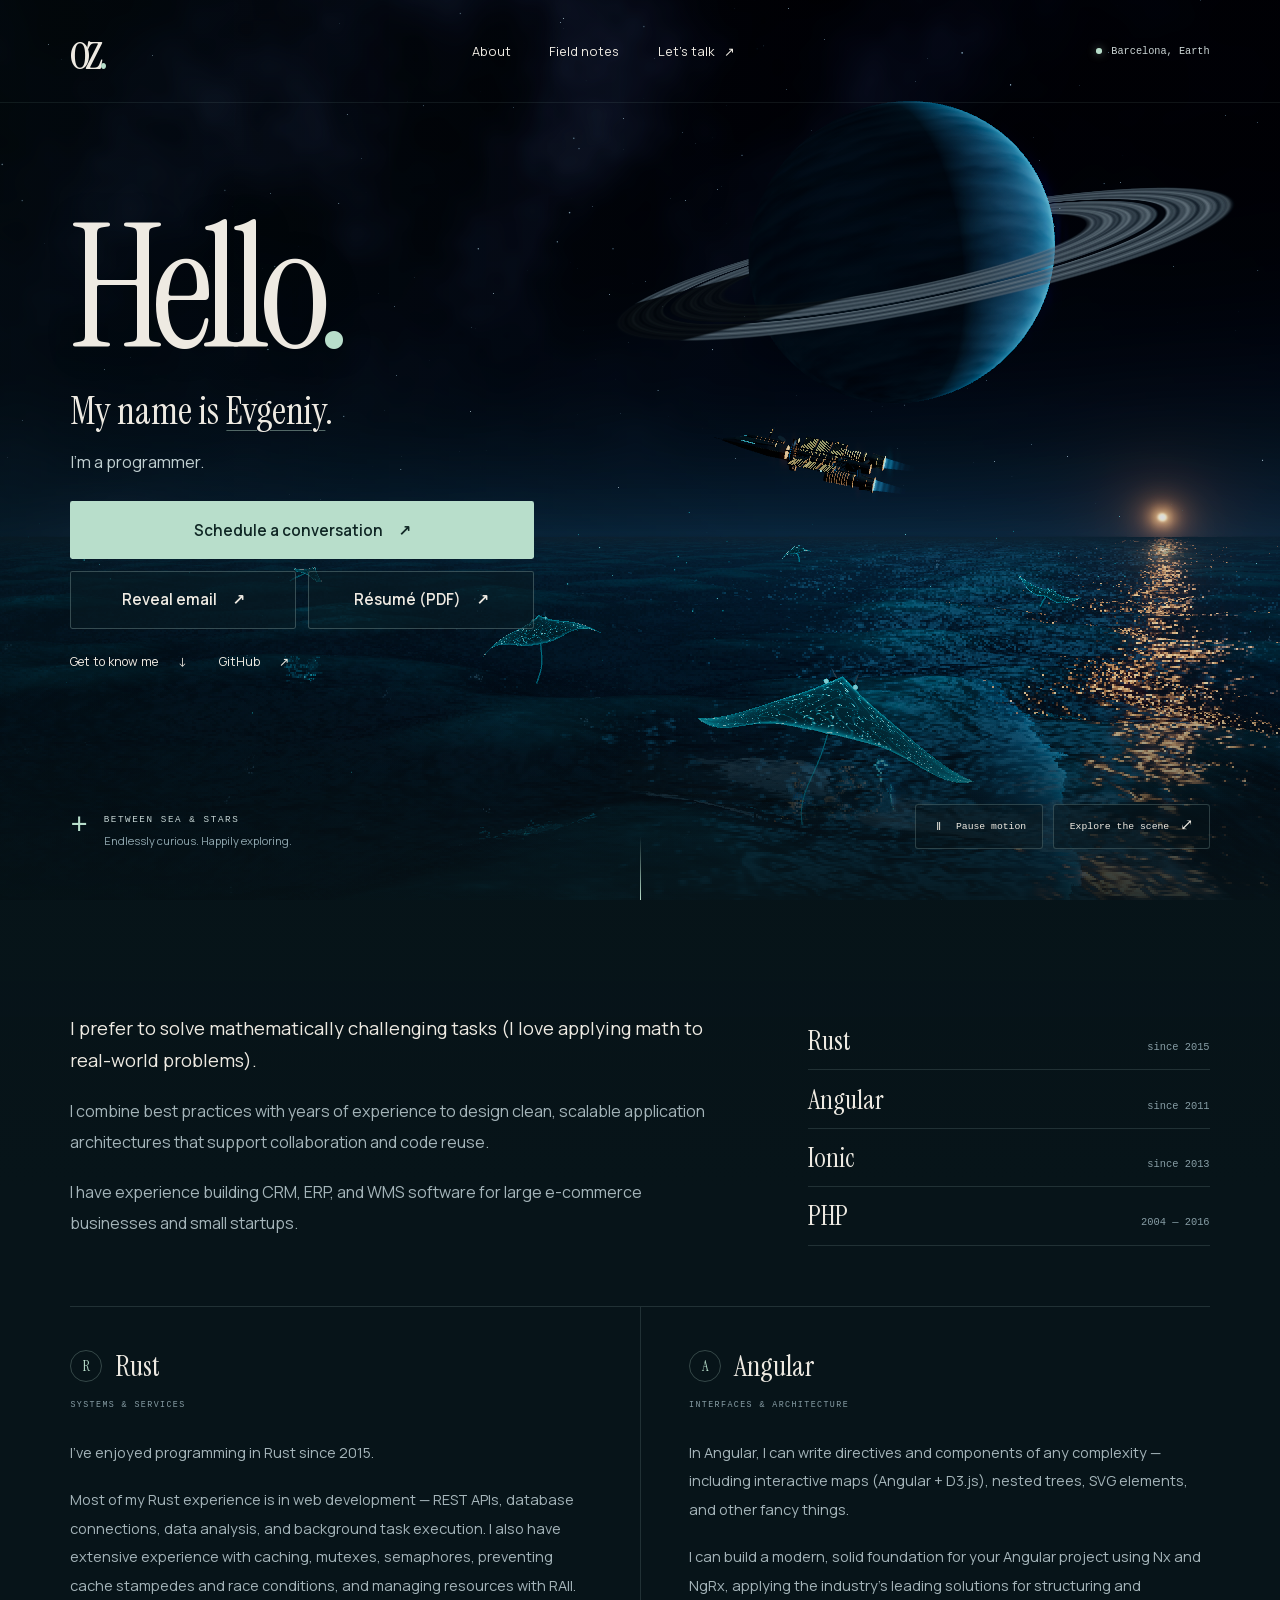
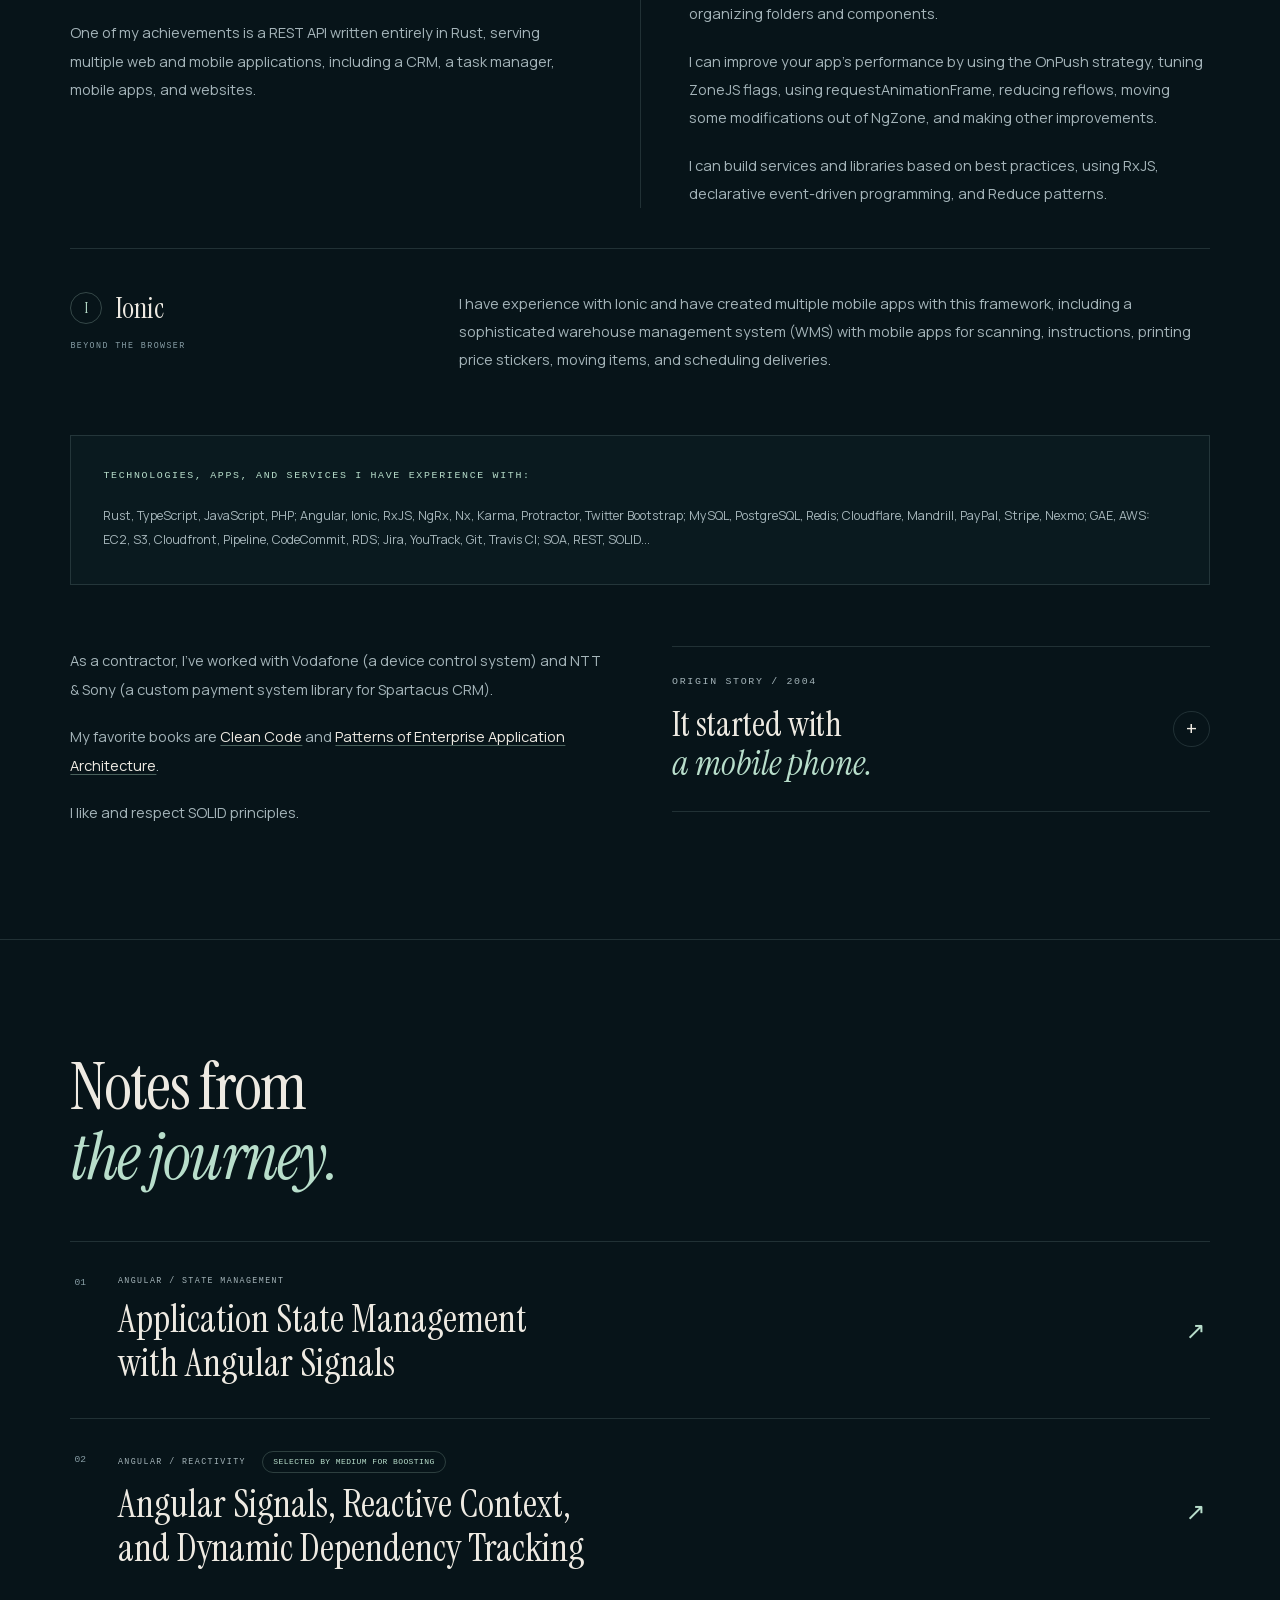
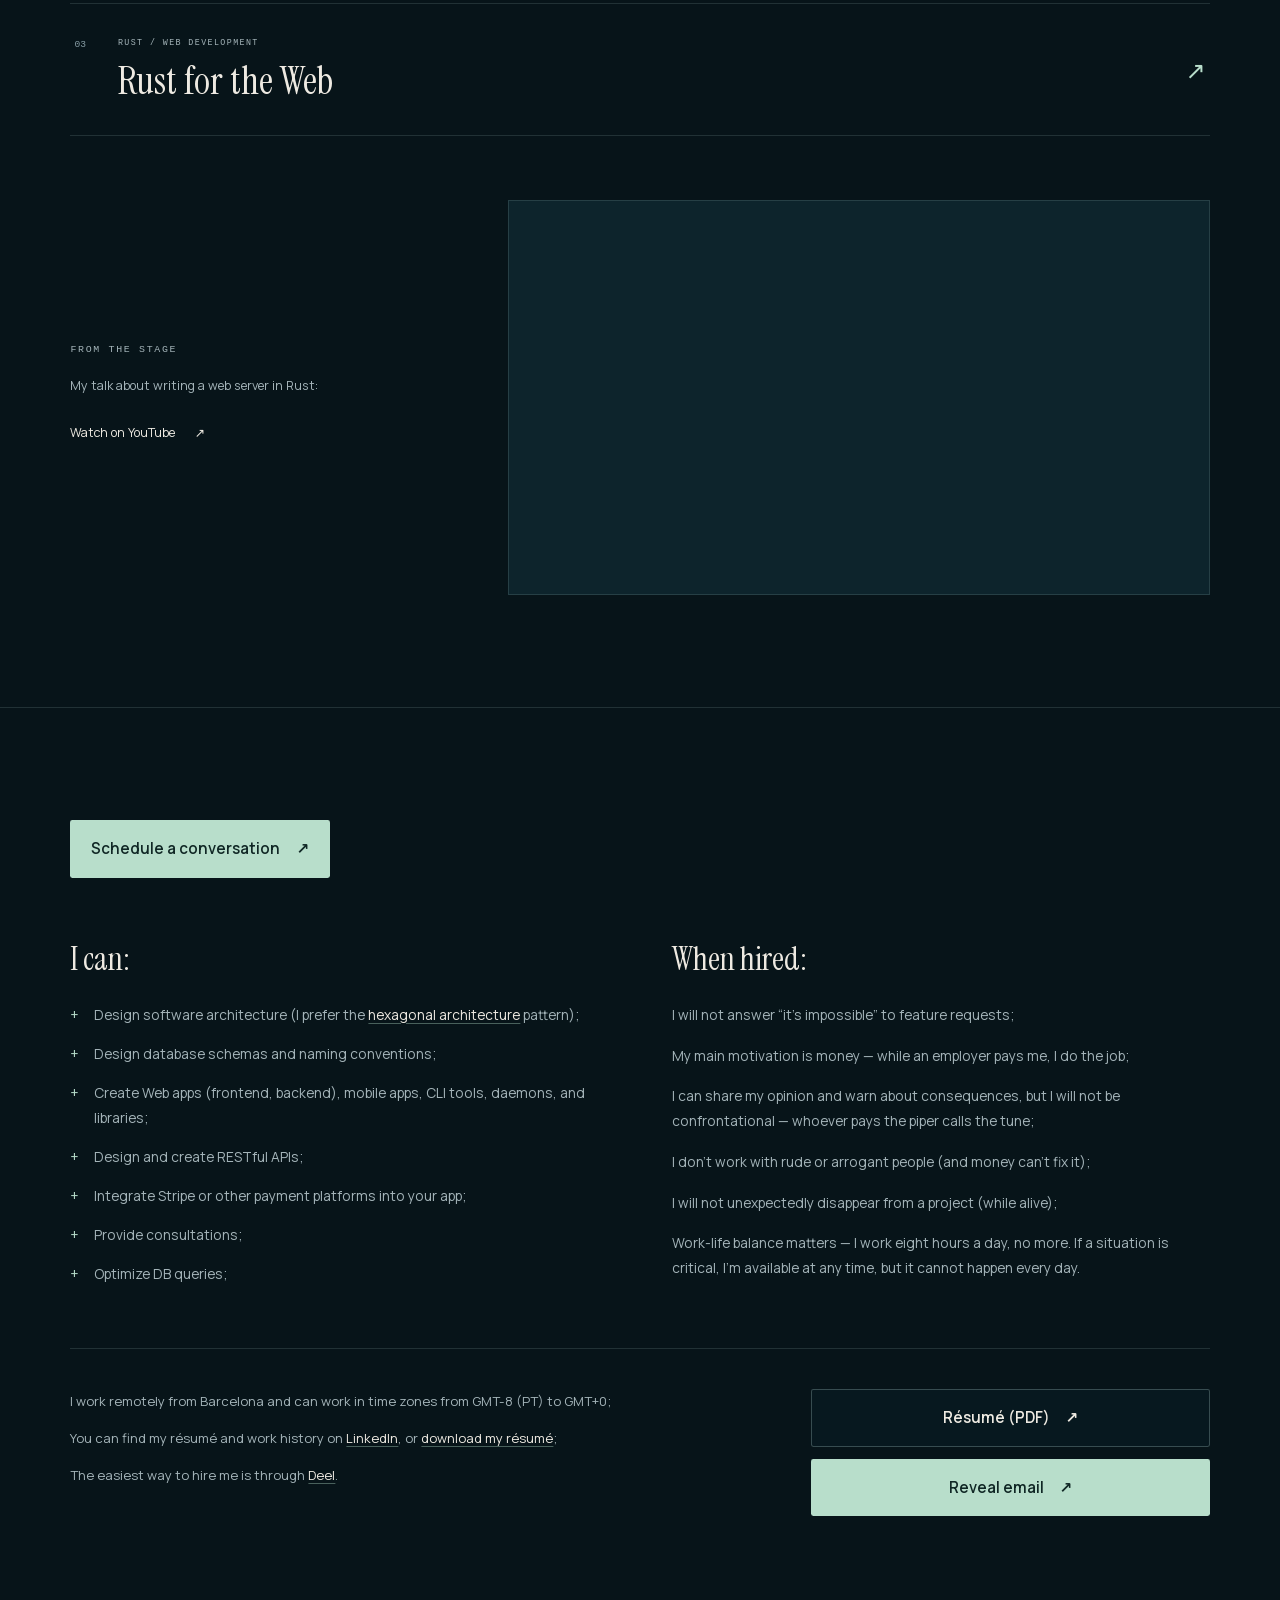
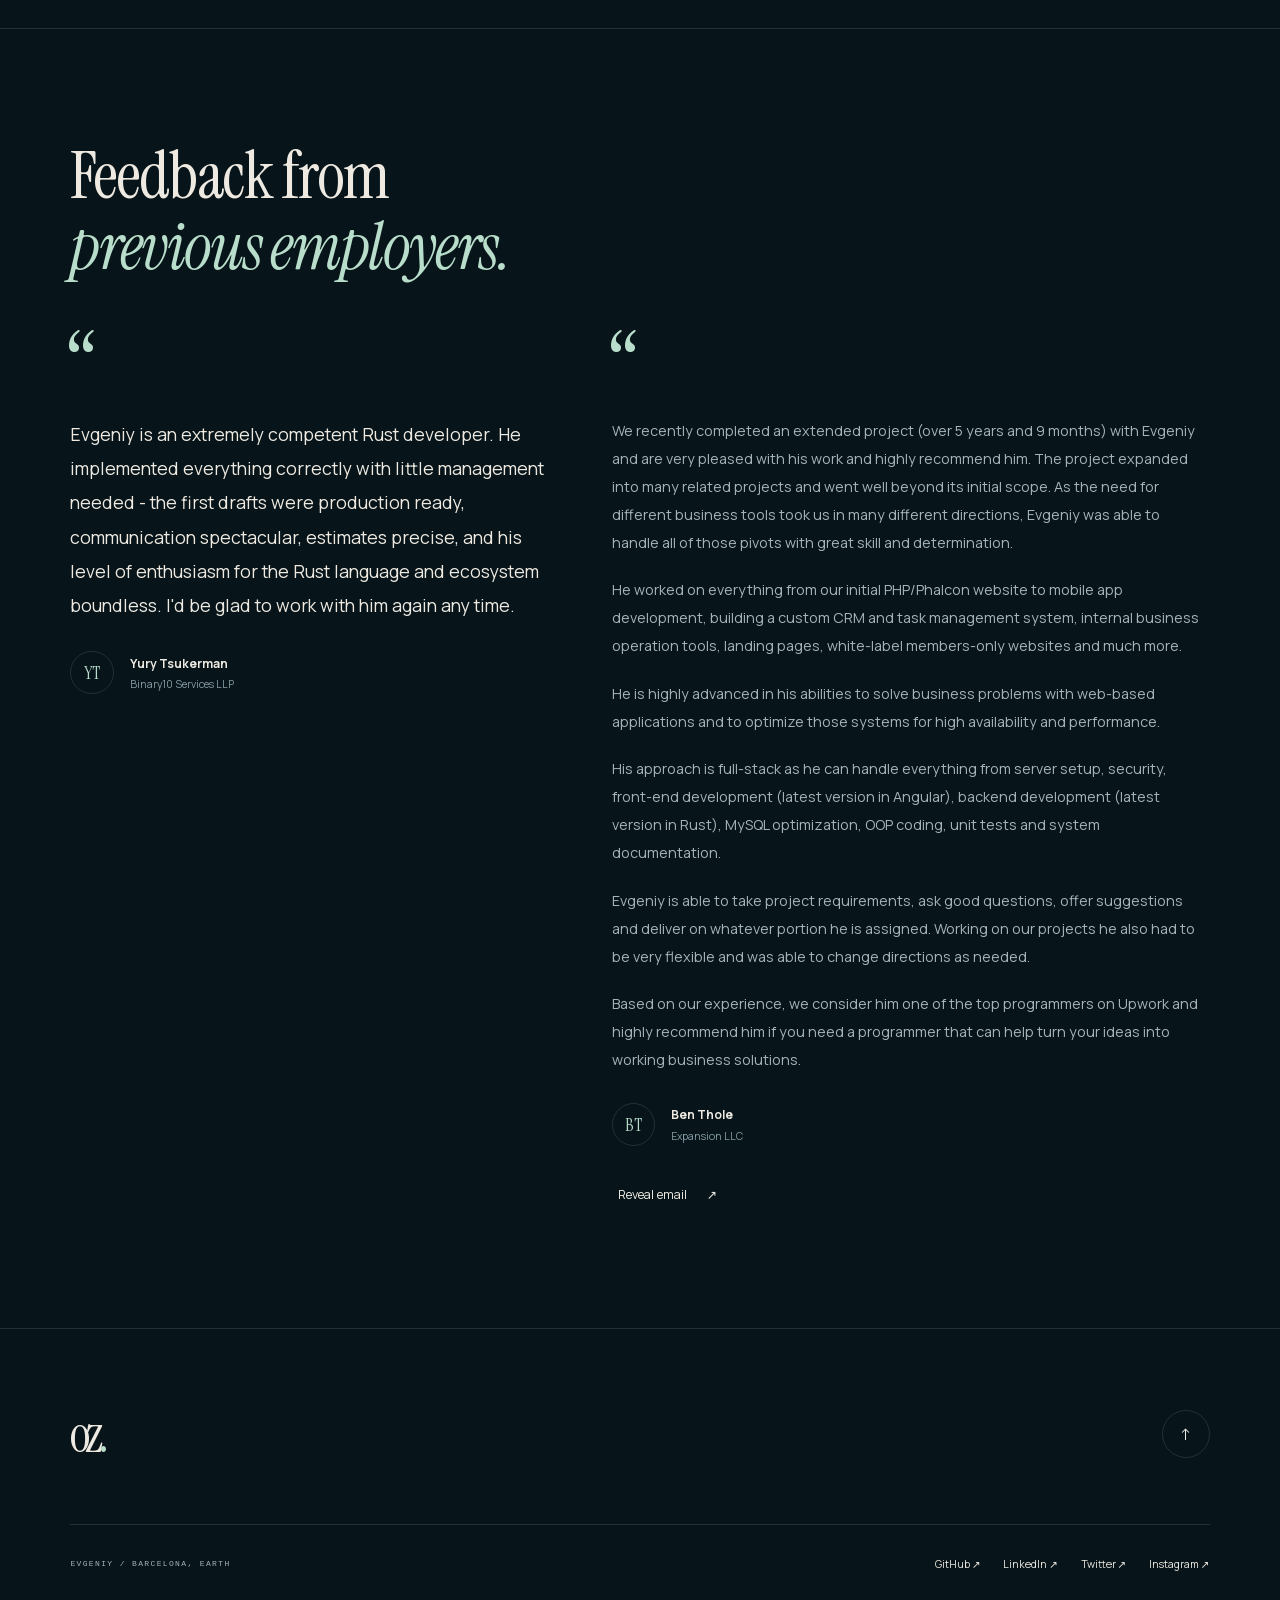
==== commit 9460c047: "ship flight area" ====
--- a/index.html
+++ b/index.html
@@ -15,7 +15,7 @@
   <link rel="preload" href="./assets/fonts/instrument-serif.woff2" as="font" type="font/woff2" crossorigin>
   <link rel="preload" href="./assets/fonts/manrope.woff2" as="font" type="font/woff2" crossorigin>
   <link rel="stylesheet" href="./styles.css">
-  <script type="module" src="./js/site.js?v=3d-17"></script>
+  <script type="module" src="./js/site.js?v=3d-19"></script>
 </head>
 <body>
   <a class="skip-link" href="#about">Skip to content</a>
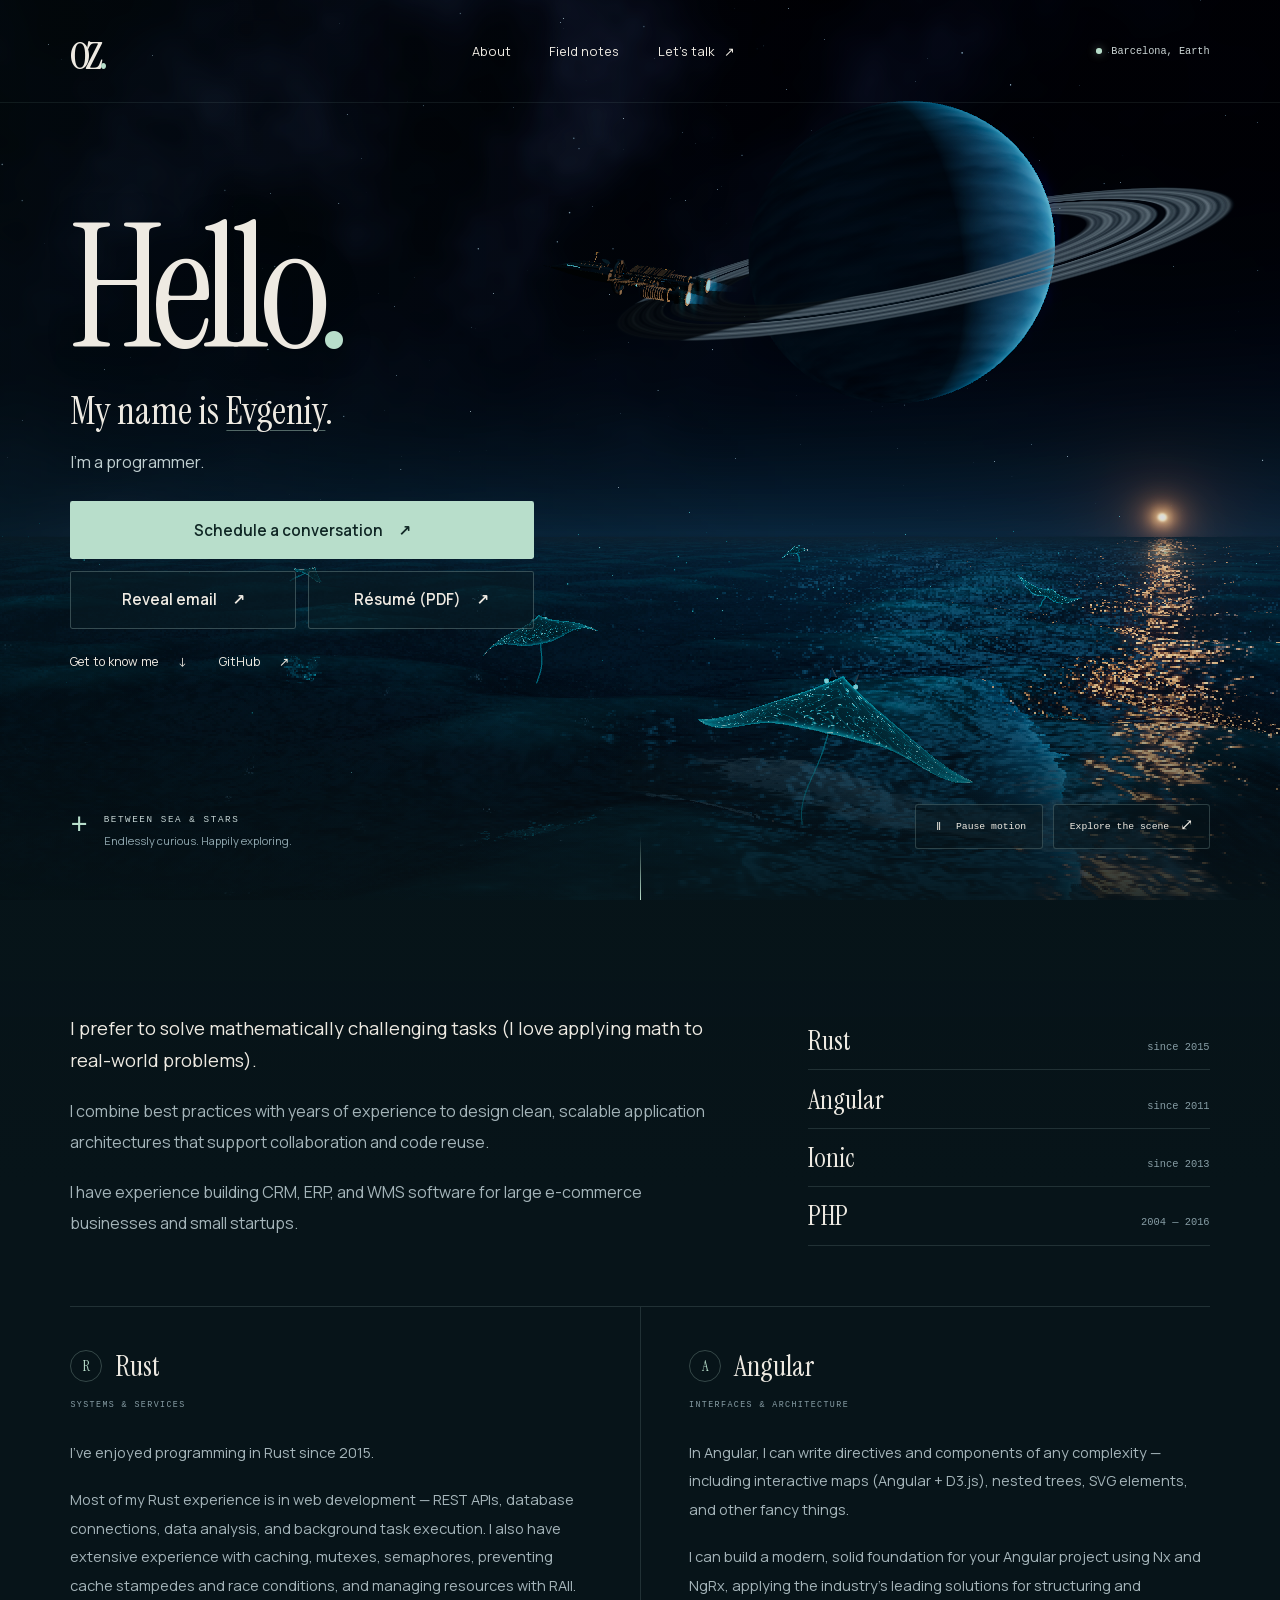
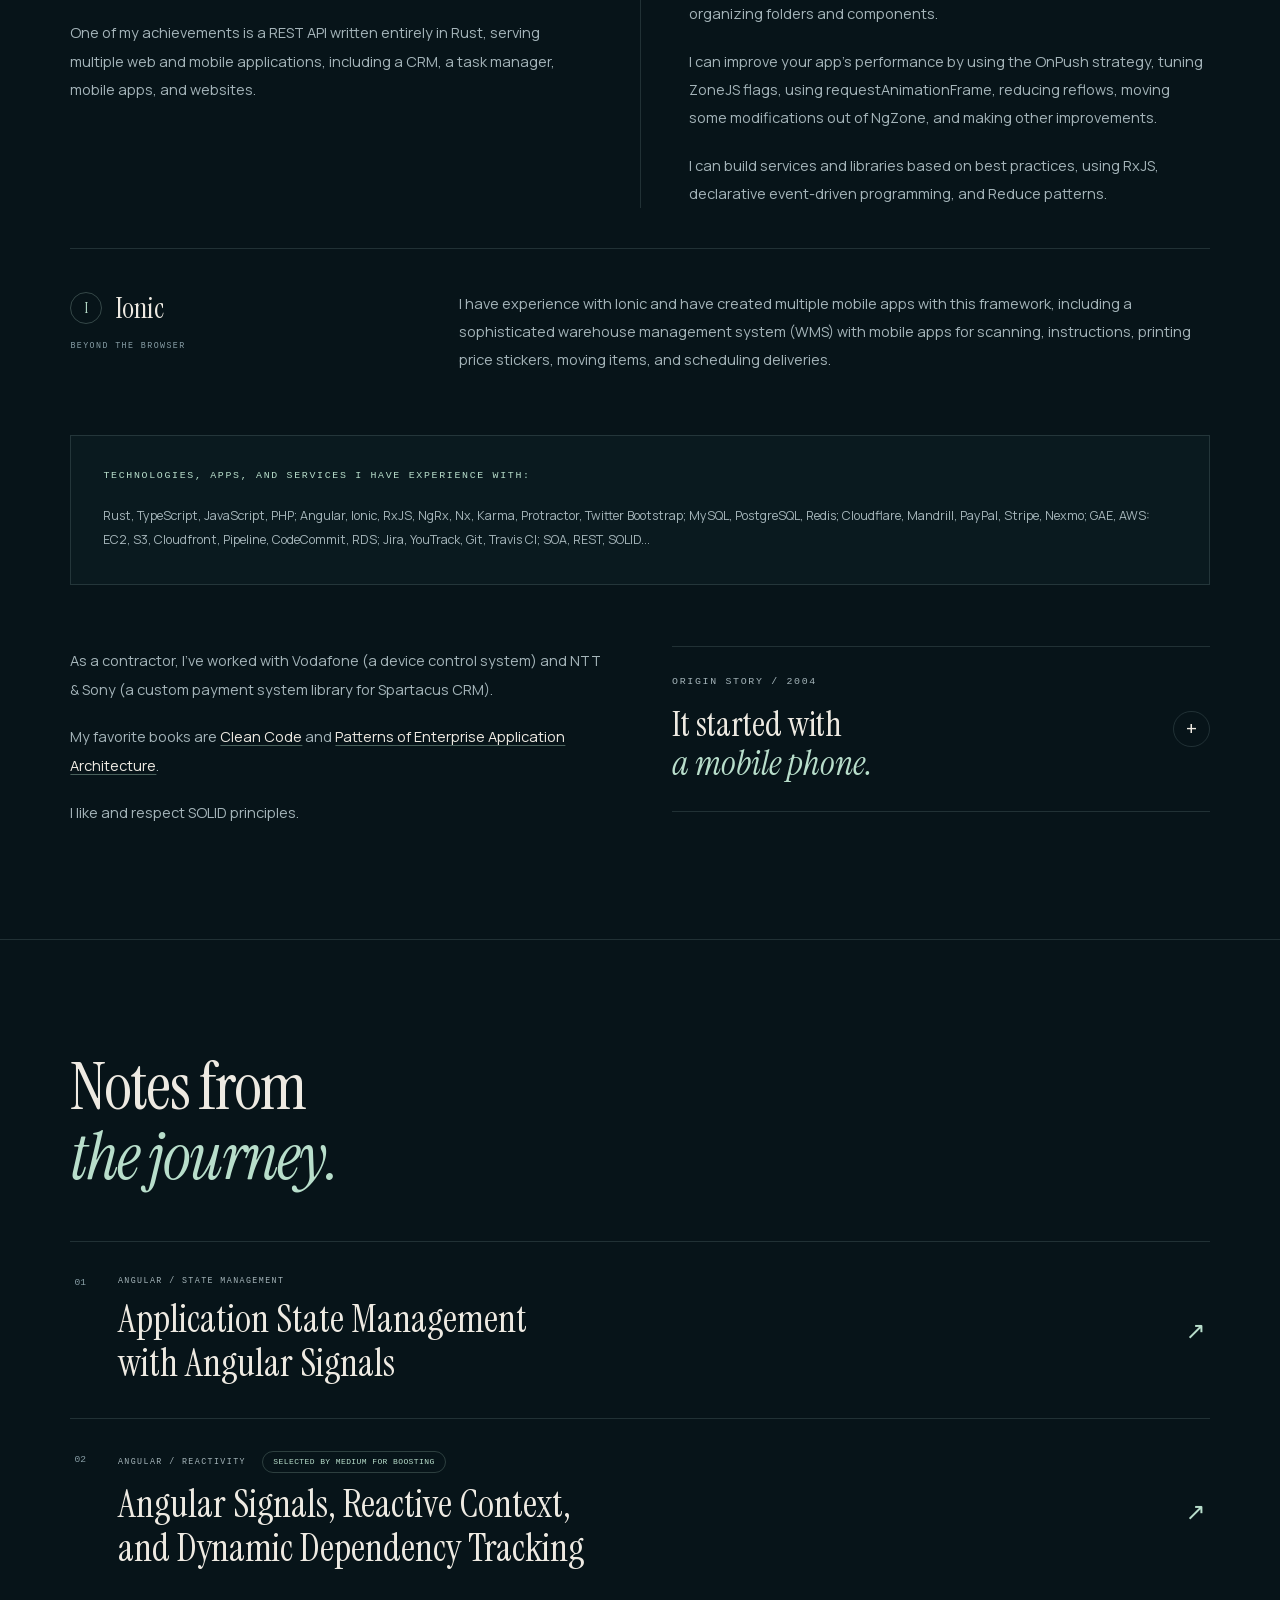
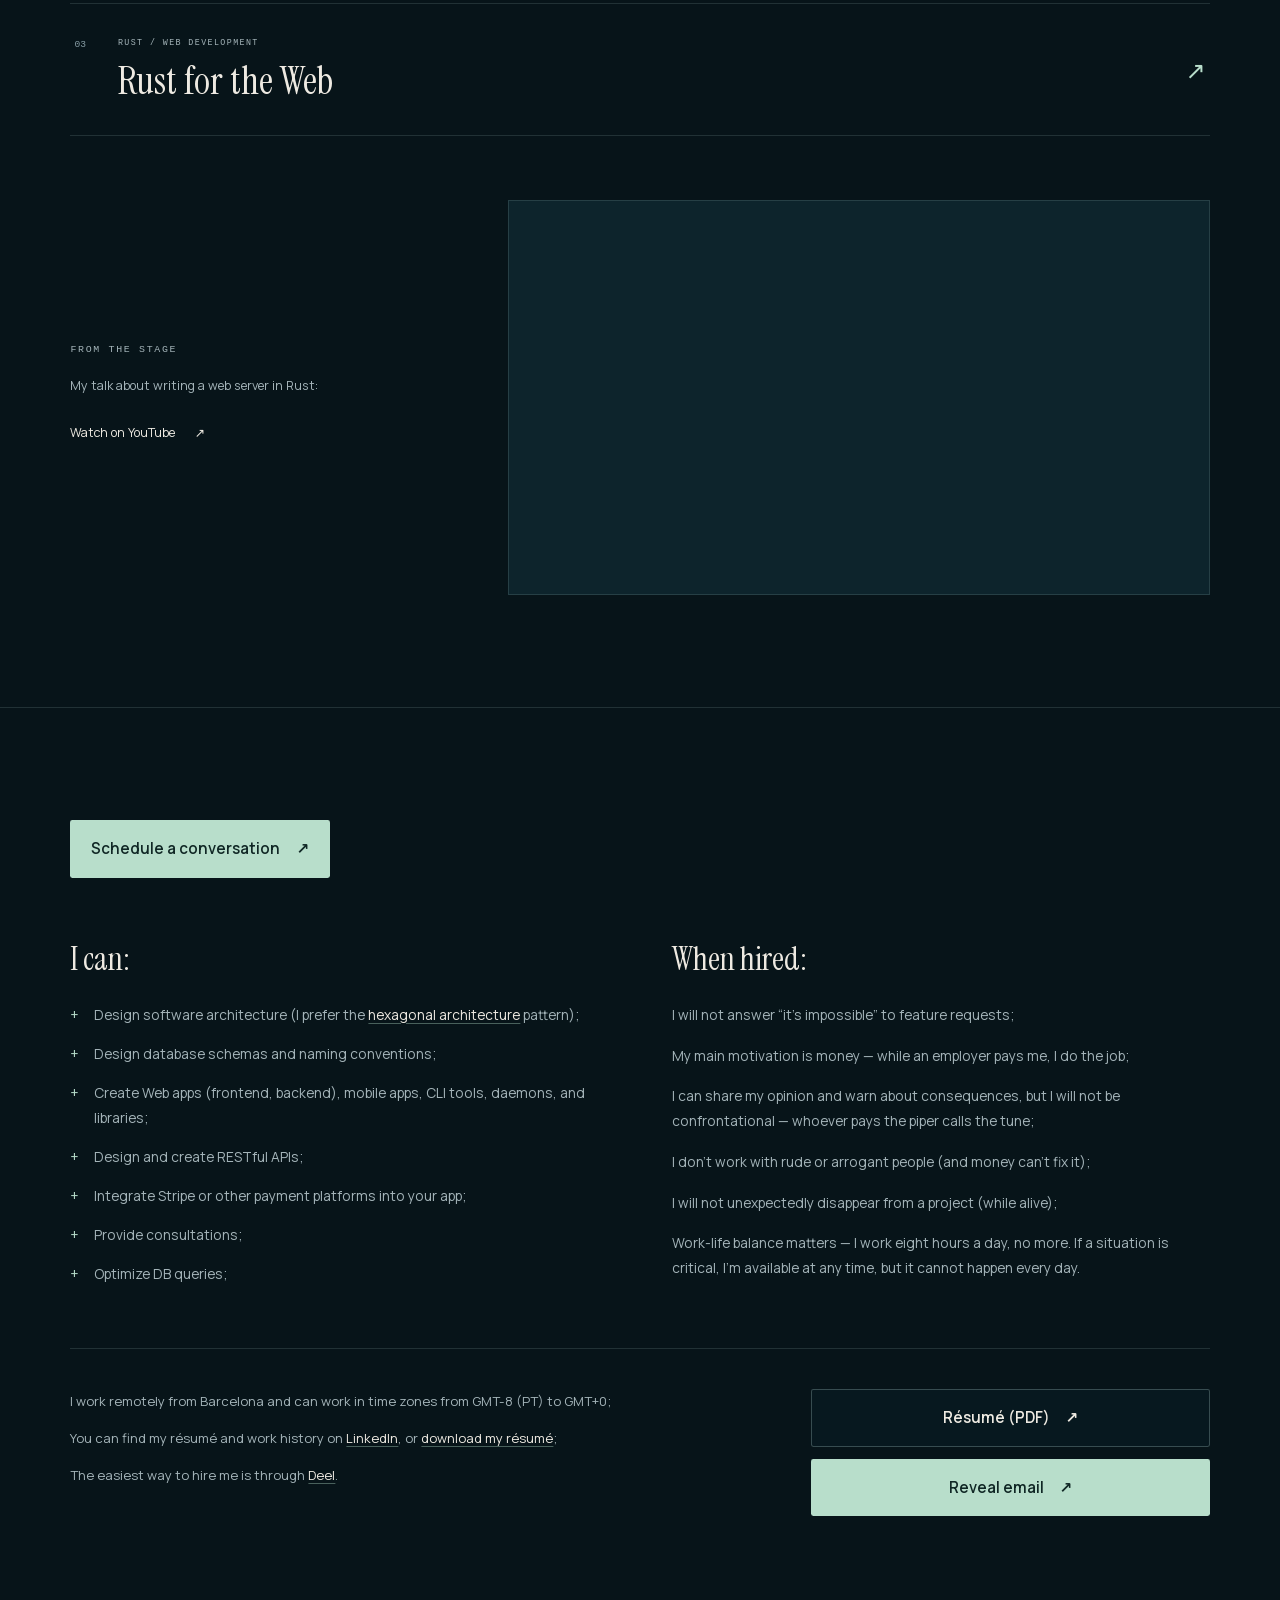
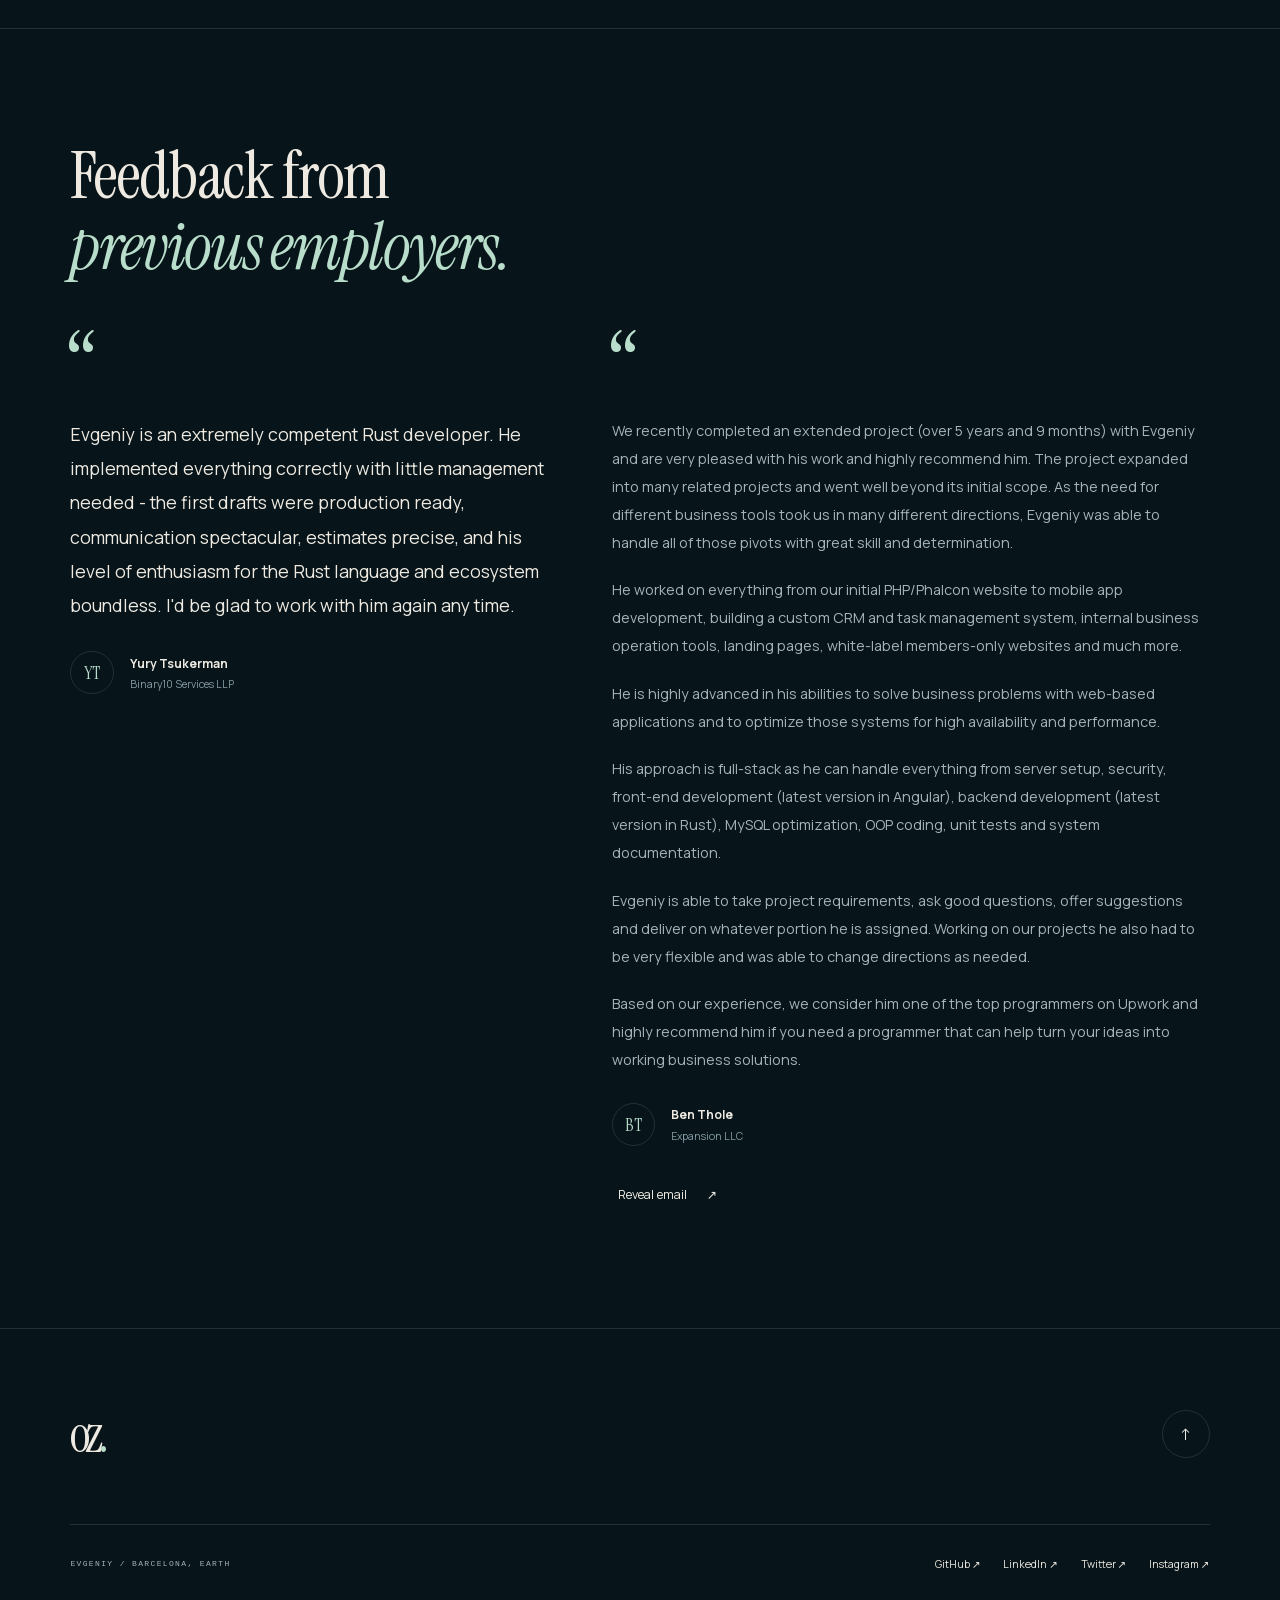
==== commit a5a7de62: "Improve scene motion and mobile rendering quality" ====
--- a/index.html
+++ b/index.html
@@ -15,7 +15,7 @@
   <link rel="preload" href="./assets/fonts/instrument-serif.woff2" as="font" type="font/woff2" crossorigin>
   <link rel="preload" href="./assets/fonts/manrope.woff2" as="font" type="font/woff2" crossorigin>
   <link rel="stylesheet" href="./styles.css">
-  <script type="module" src="./js/site.js?v=3d-19"></script>
+  <script type="module" src="./js/site.js?v=3d-23"></script>
 </head>
 <body>
   <a class="skip-link" href="#about">Skip to content</a>
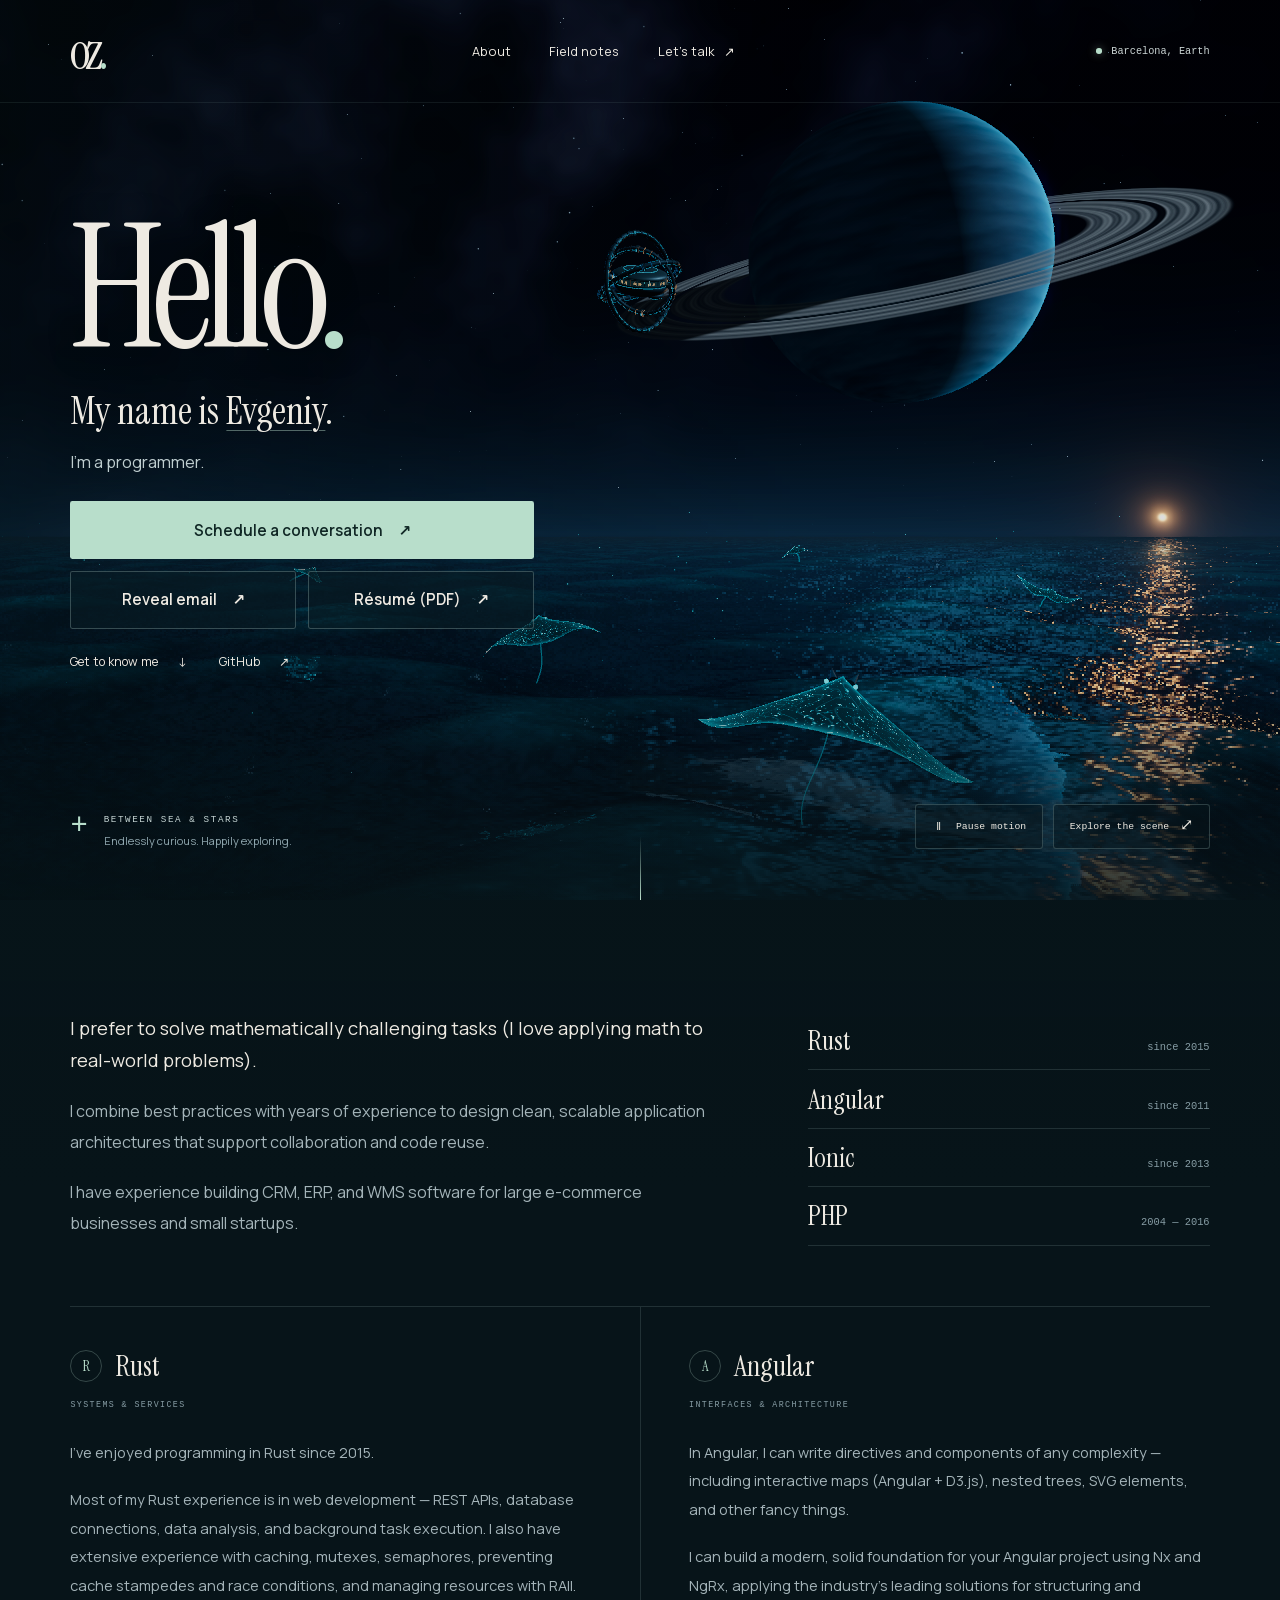
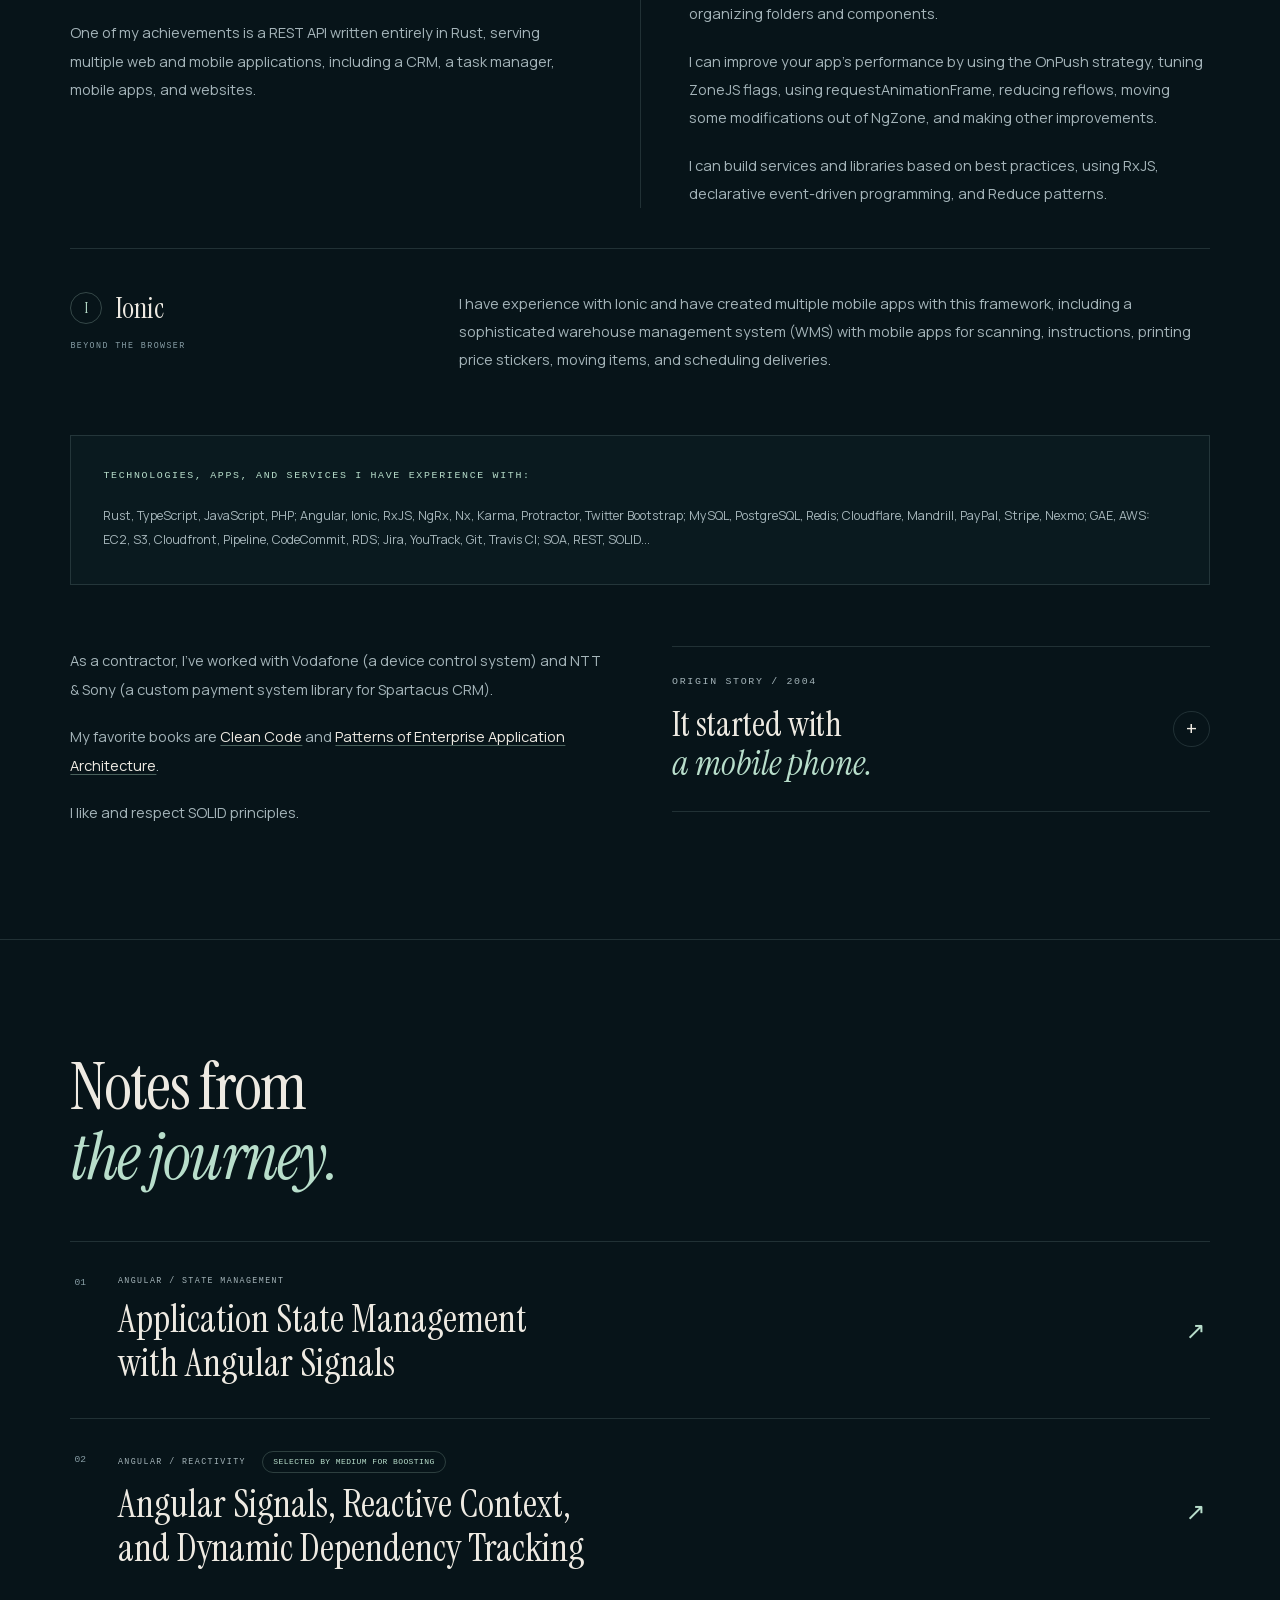
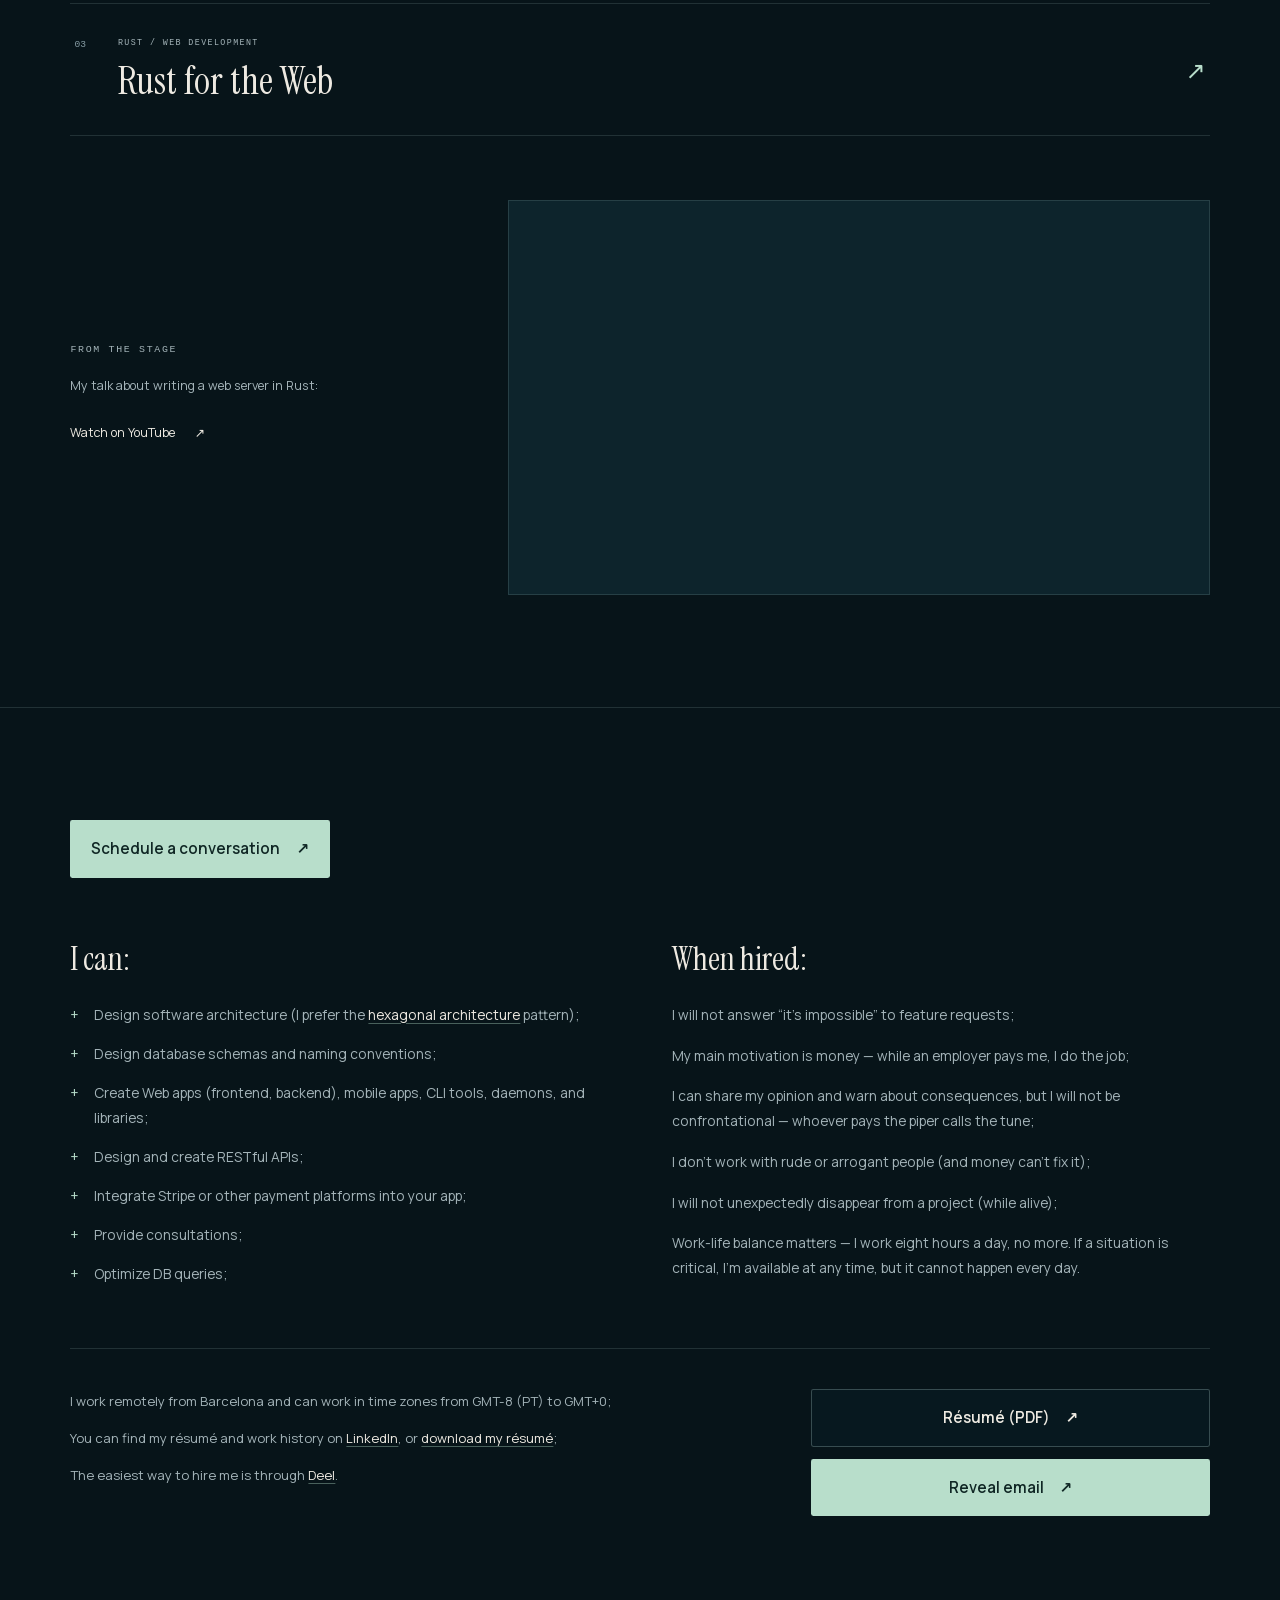
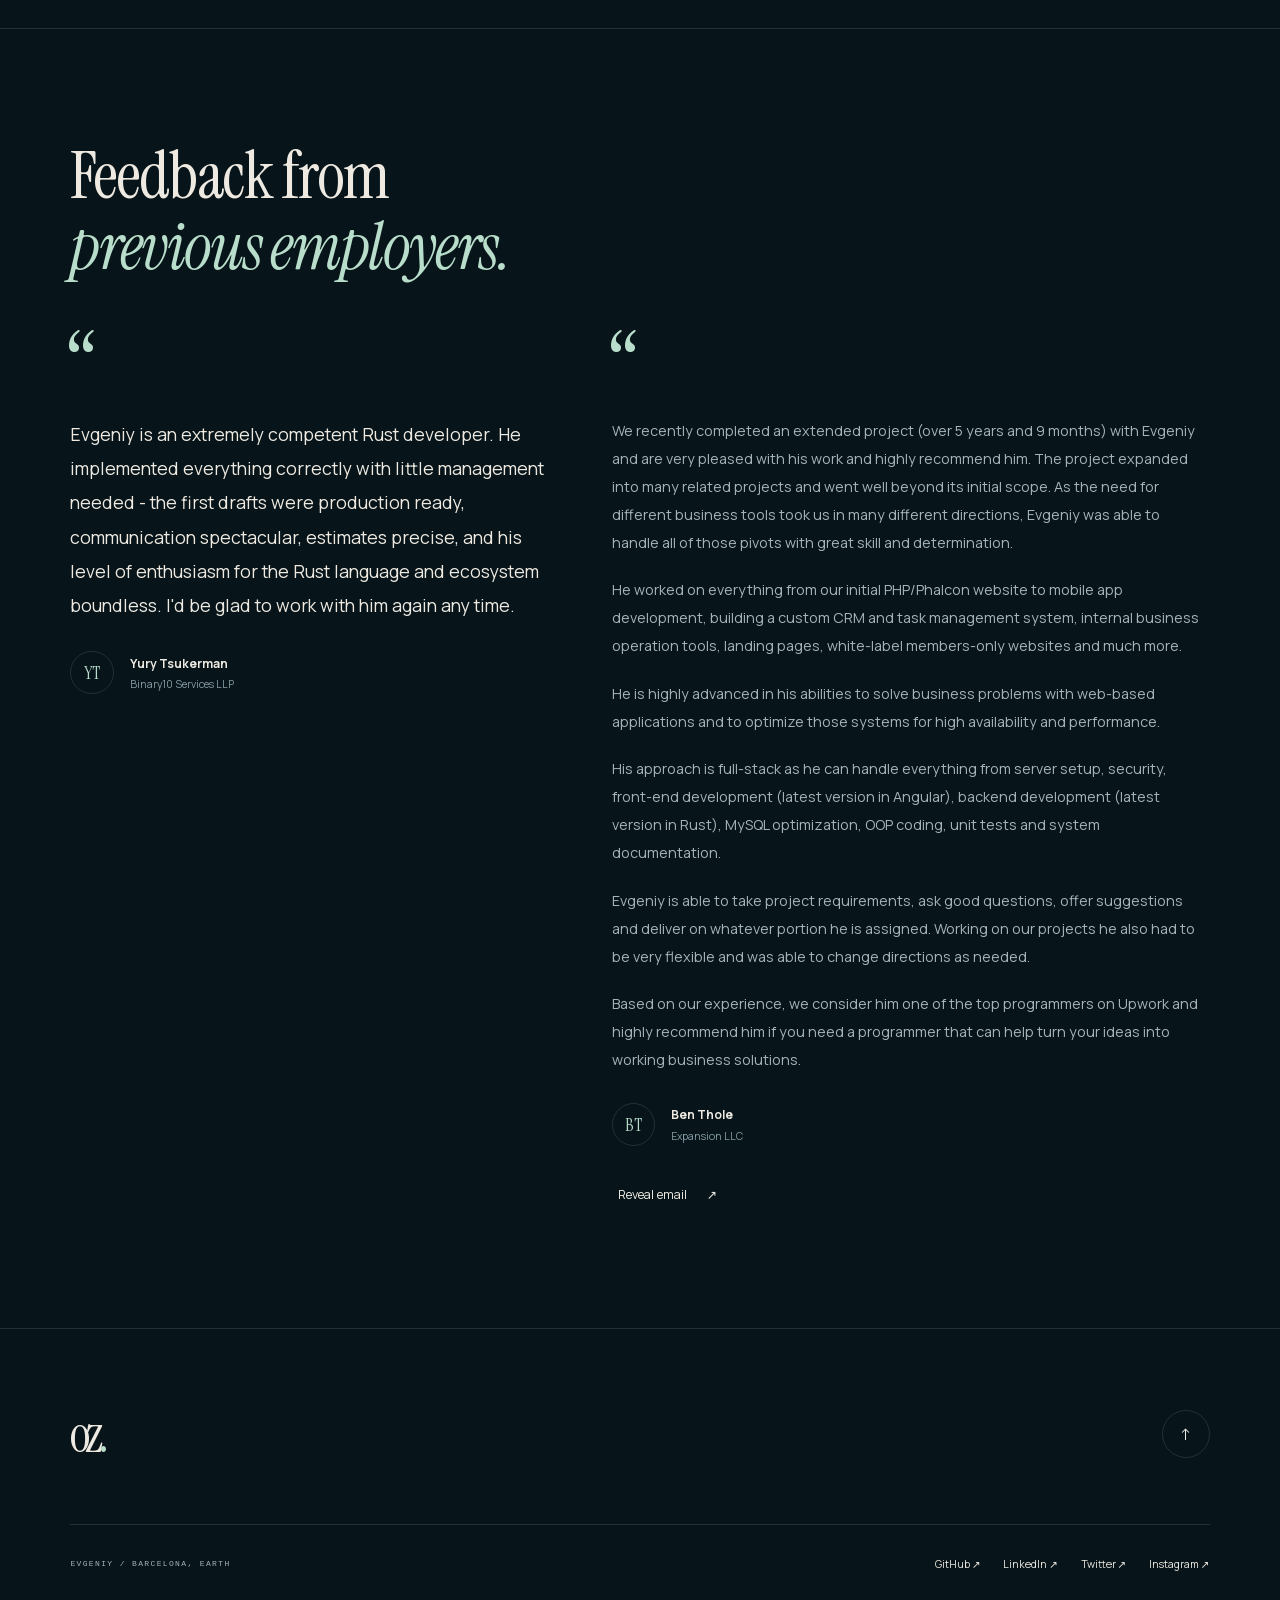
==== commit 0773b4c0: "Replace survey ship with rotating orbital observatory" ====
--- a/index.html
+++ b/index.html
@@ -15,7 +15,7 @@
   <link rel="preload" href="./assets/fonts/instrument-serif.woff2" as="font" type="font/woff2" crossorigin>
   <link rel="preload" href="./assets/fonts/manrope.woff2" as="font" type="font/woff2" crossorigin>
   <link rel="stylesheet" href="./styles.css">
-  <script type="module" src="./js/site.js?v=3d-23"></script>
+  <script type="module" src="./js/site.js?v=3d-27"></script>
 </head>
 <body>
   <a class="skip-link" href="#about">Skip to content</a>
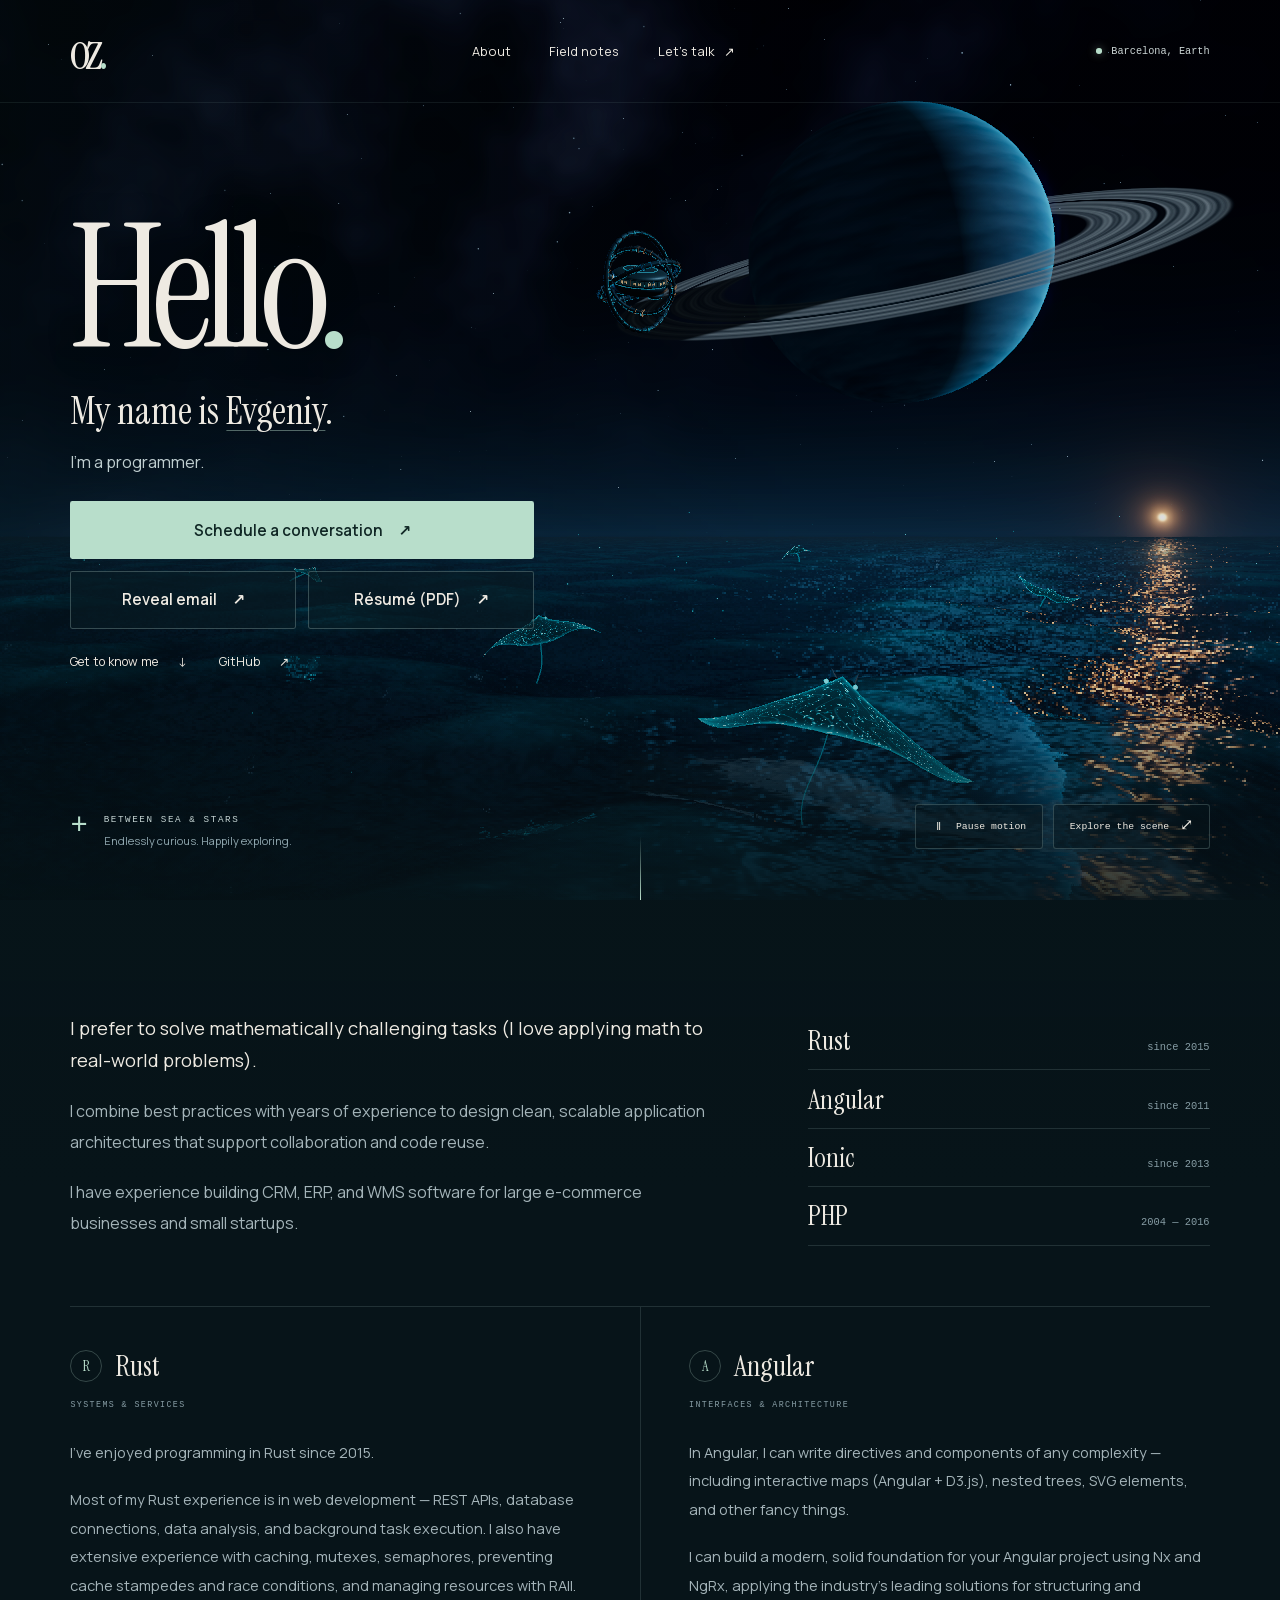
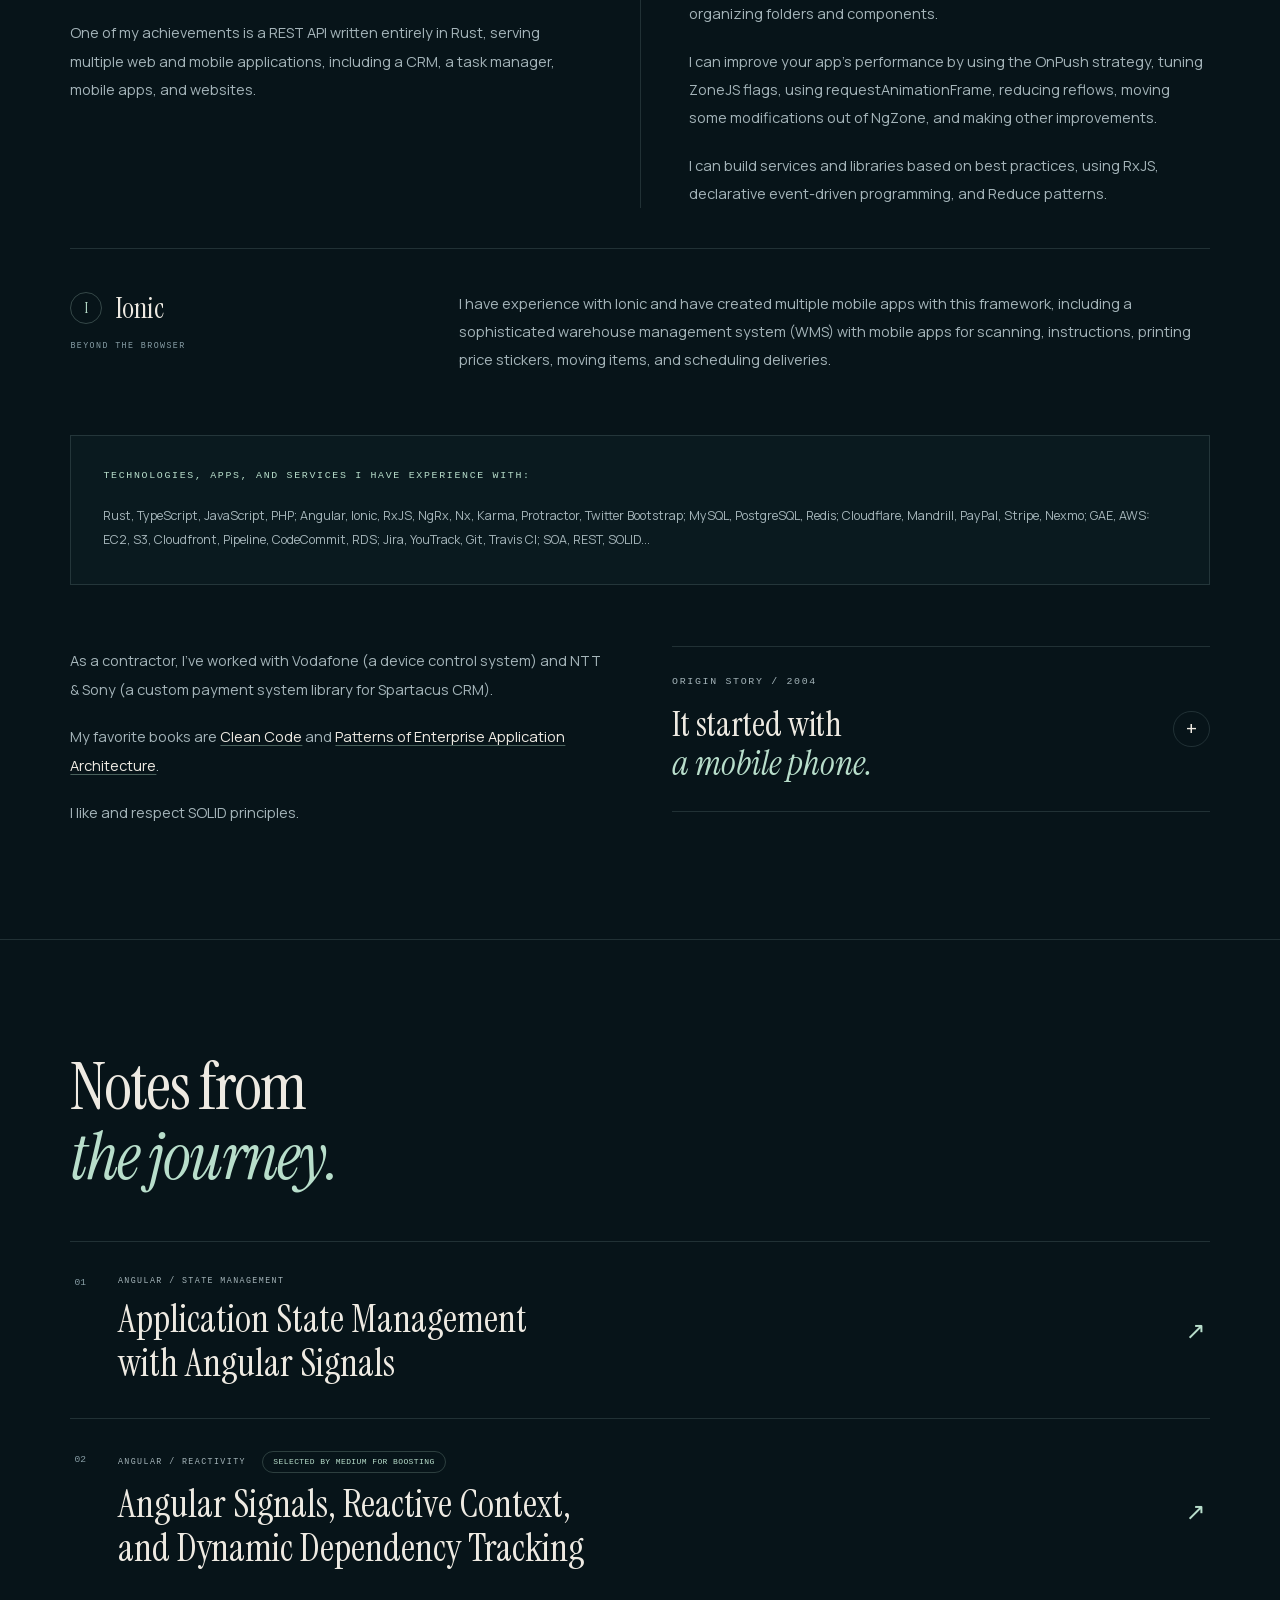
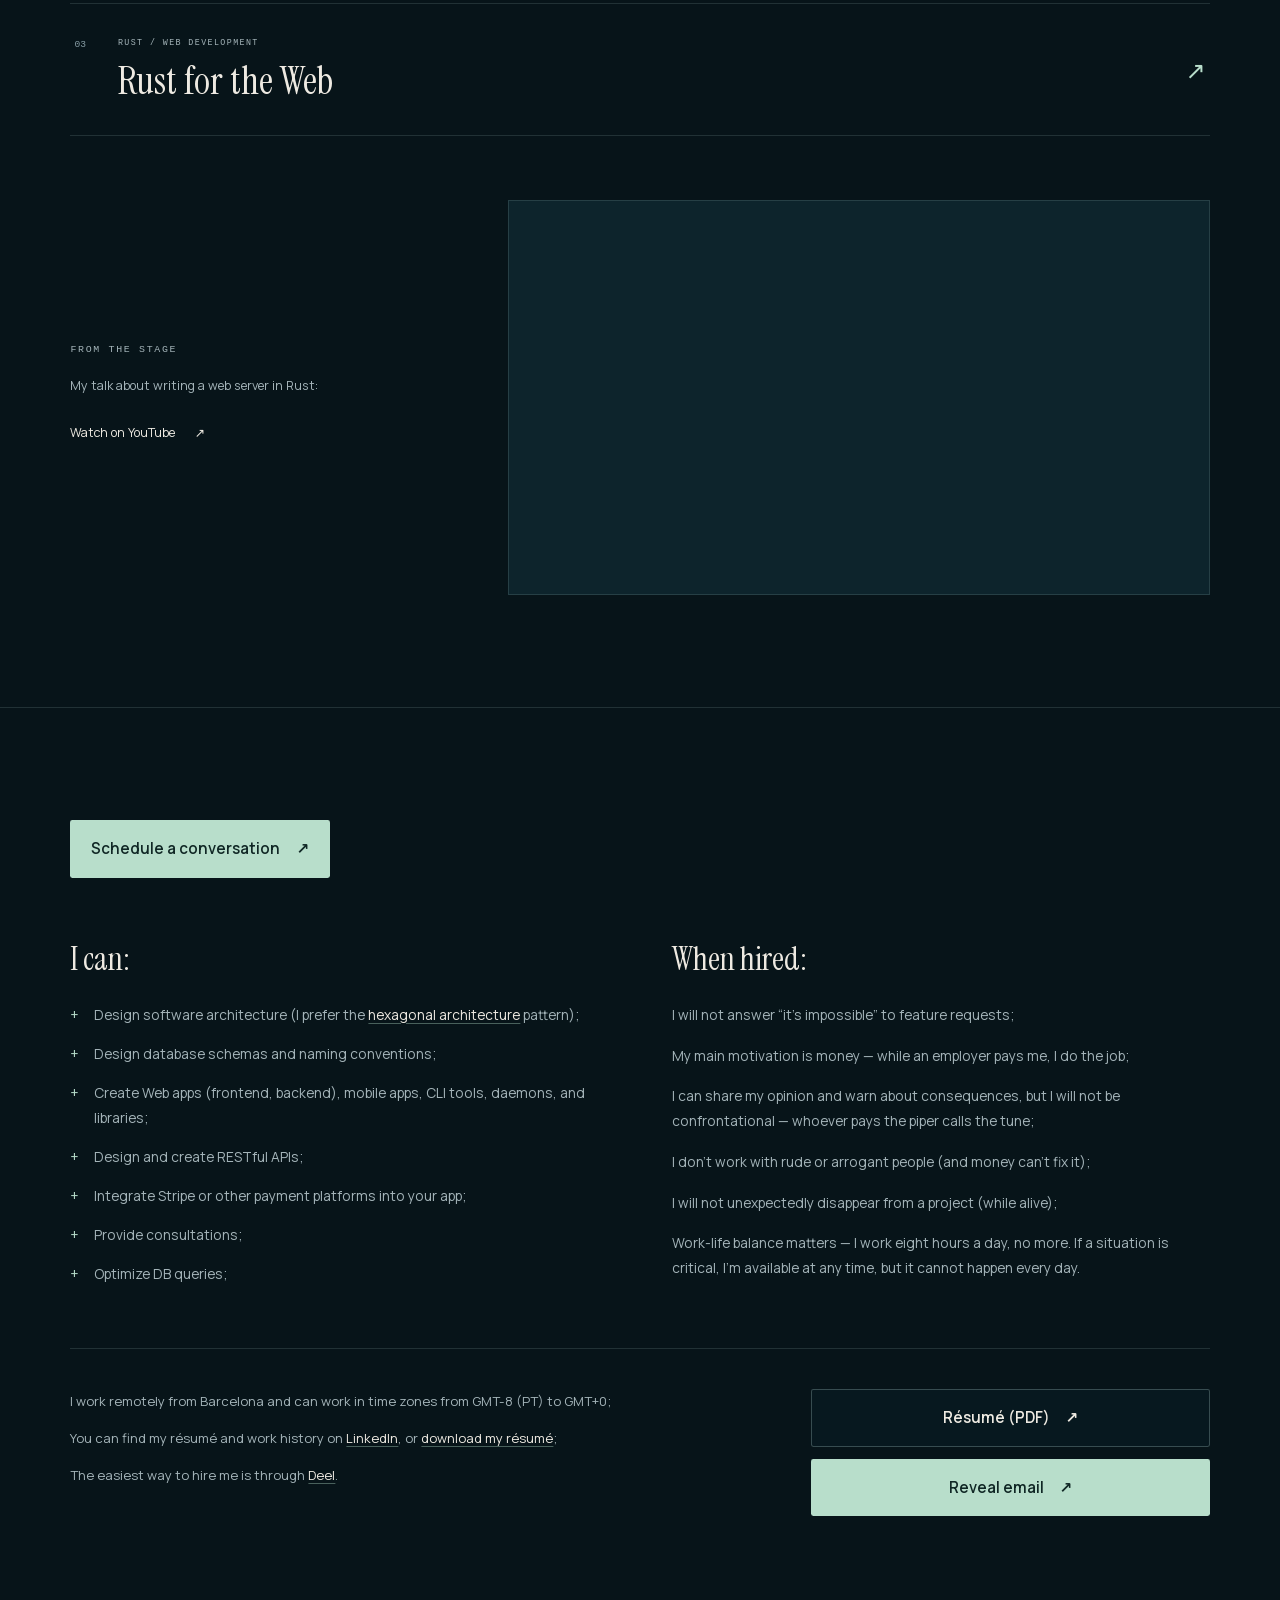
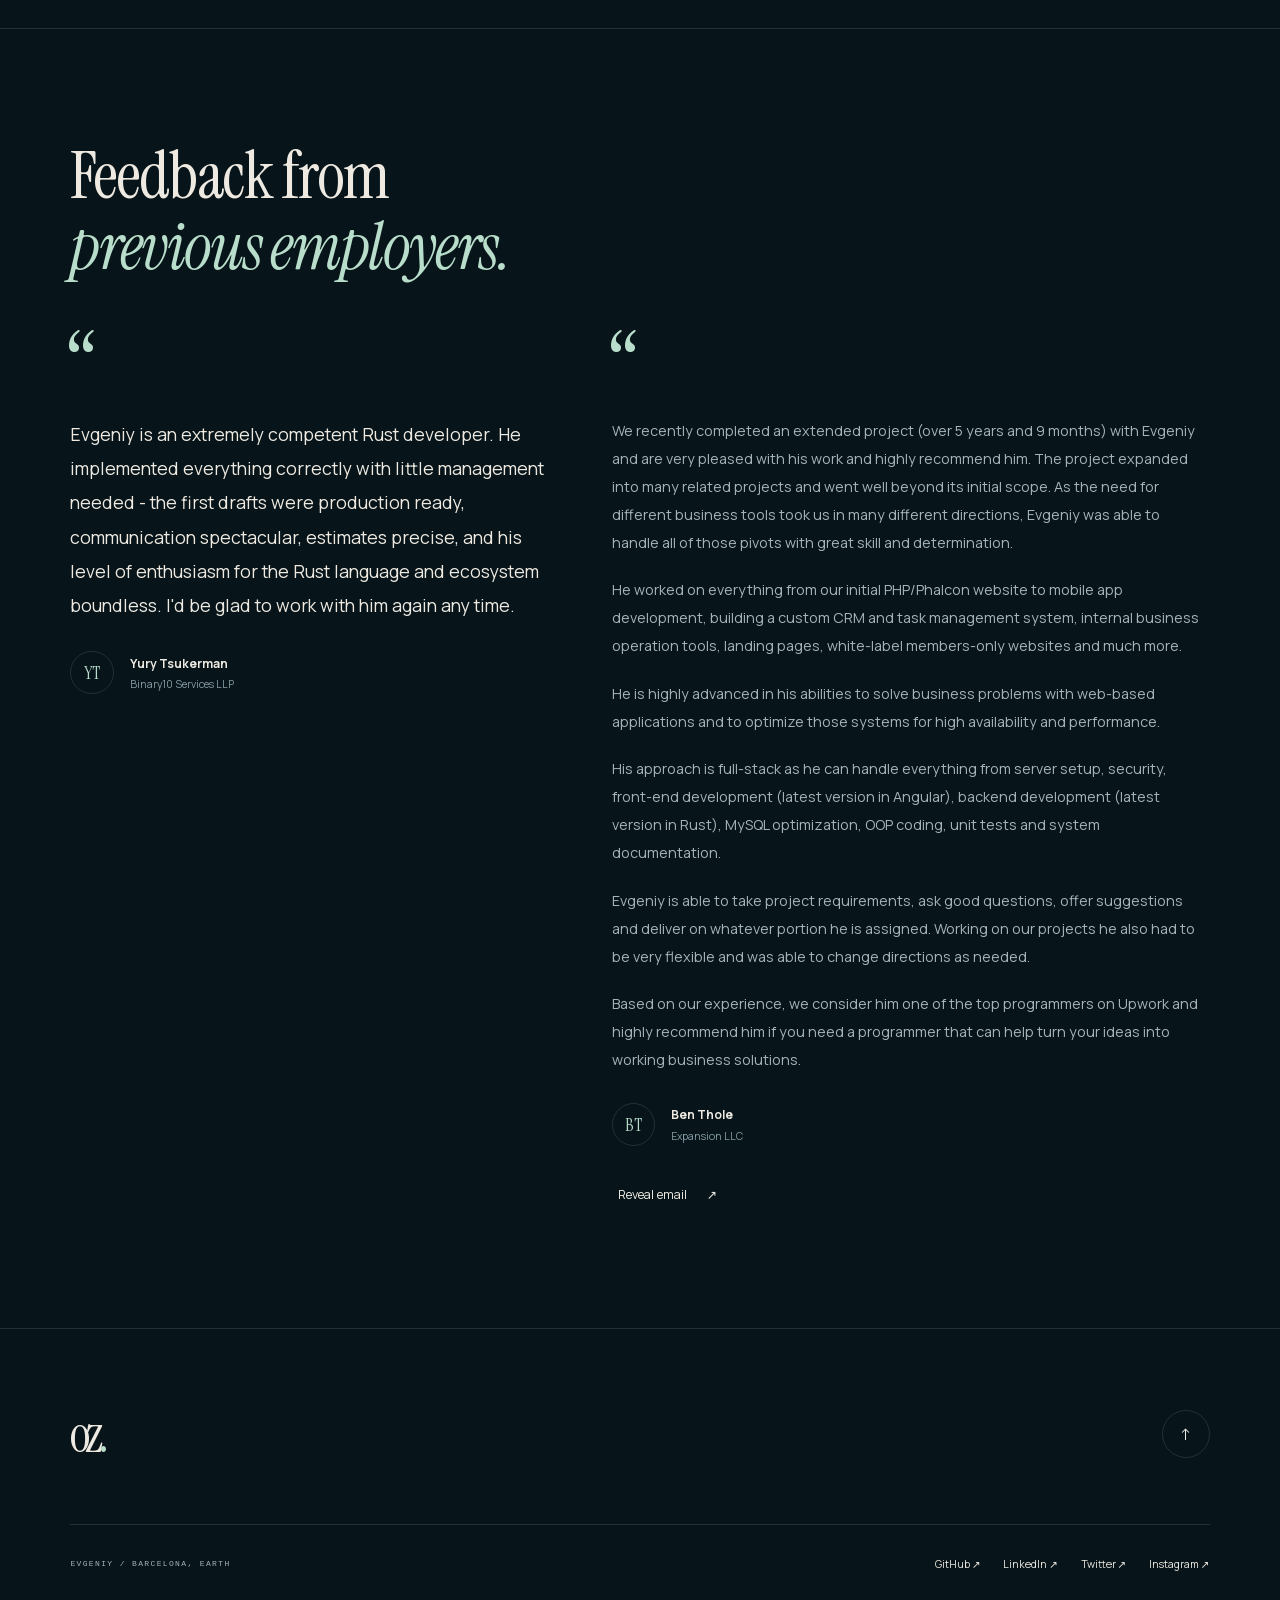
==== commit 57bd9a15: "Add three-axis ring rotation and increase cabin speed" ====
--- a/index.html
+++ b/index.html
@@ -15,7 +15,7 @@
   <link rel="preload" href="./assets/fonts/instrument-serif.woff2" as="font" type="font/woff2" crossorigin>
   <link rel="preload" href="./assets/fonts/manrope.woff2" as="font" type="font/woff2" crossorigin>
   <link rel="stylesheet" href="./styles.css">
-  <script type="module" src="./js/site.js?v=3d-27"></script>
+  <script type="module" src="./js/site.js?v=3d-31"></script>
 </head>
 <body>
   <a class="skip-link" href="#about">Skip to content</a>
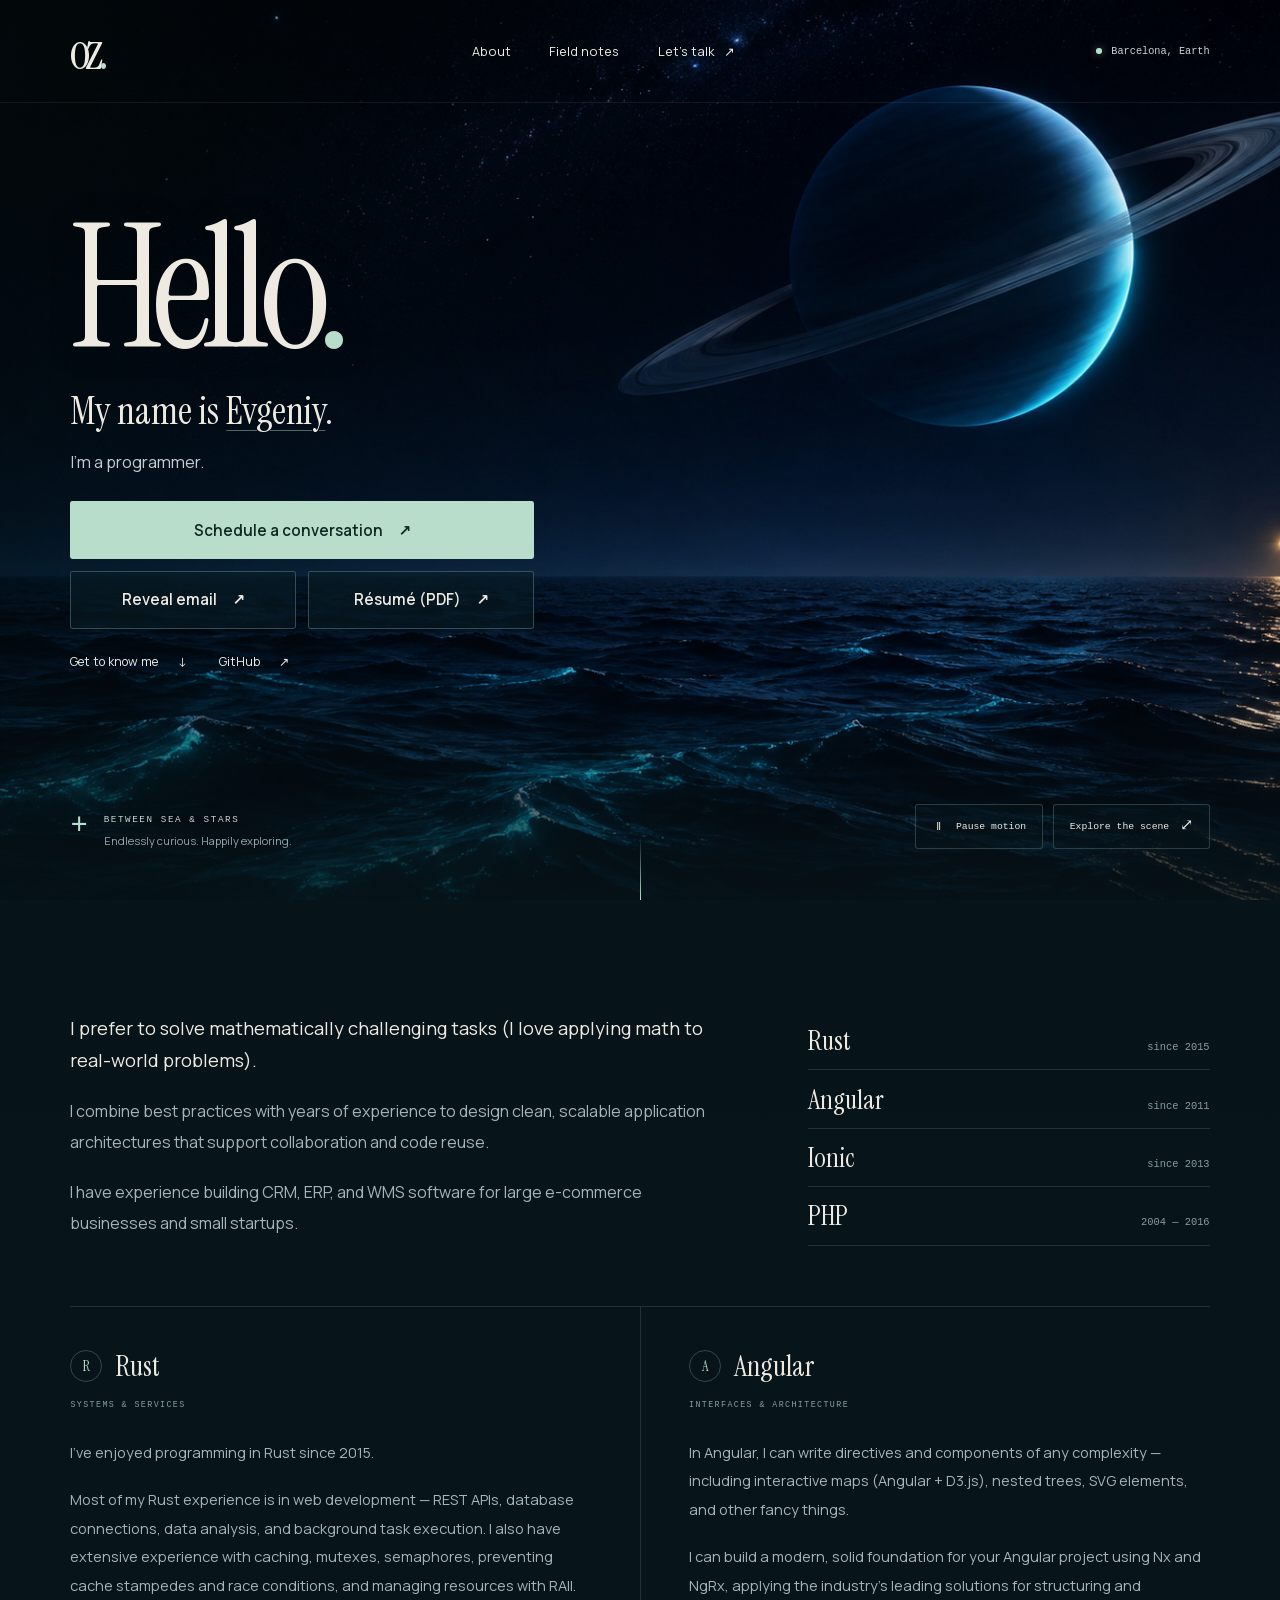
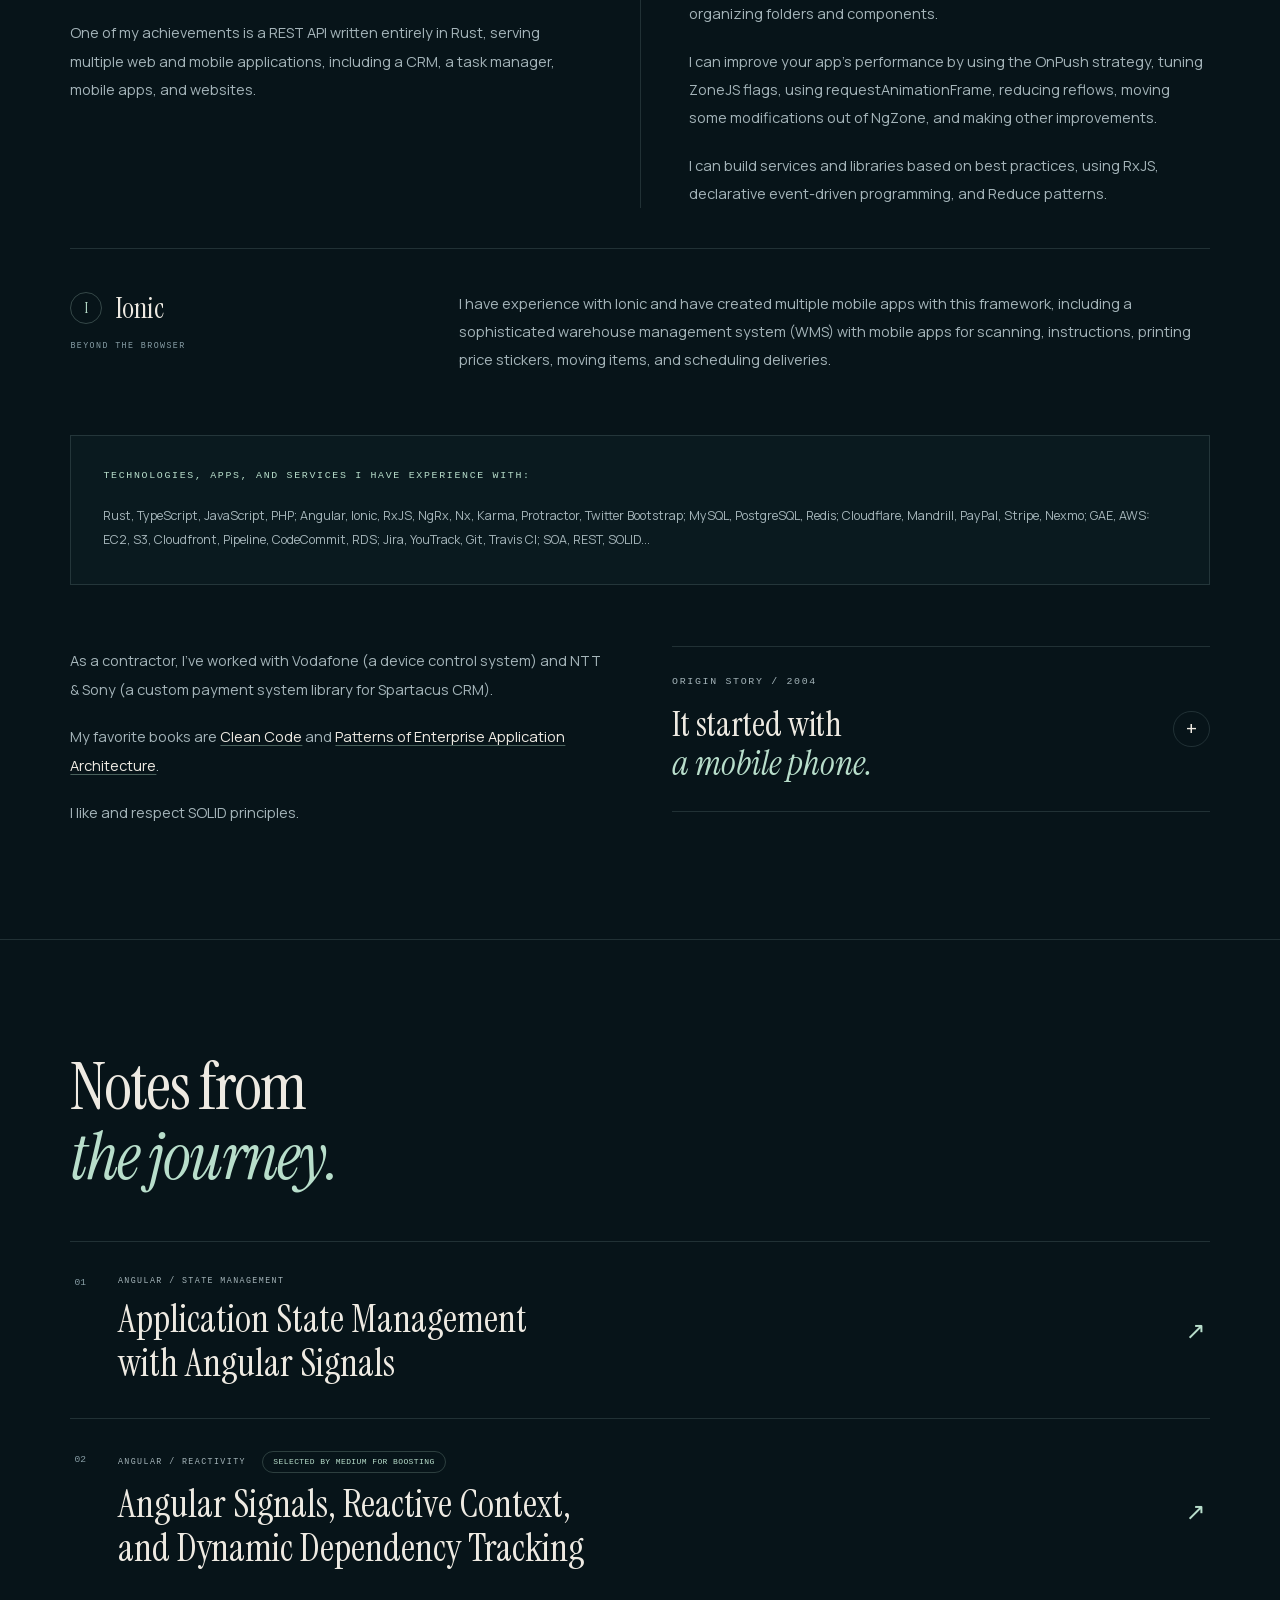
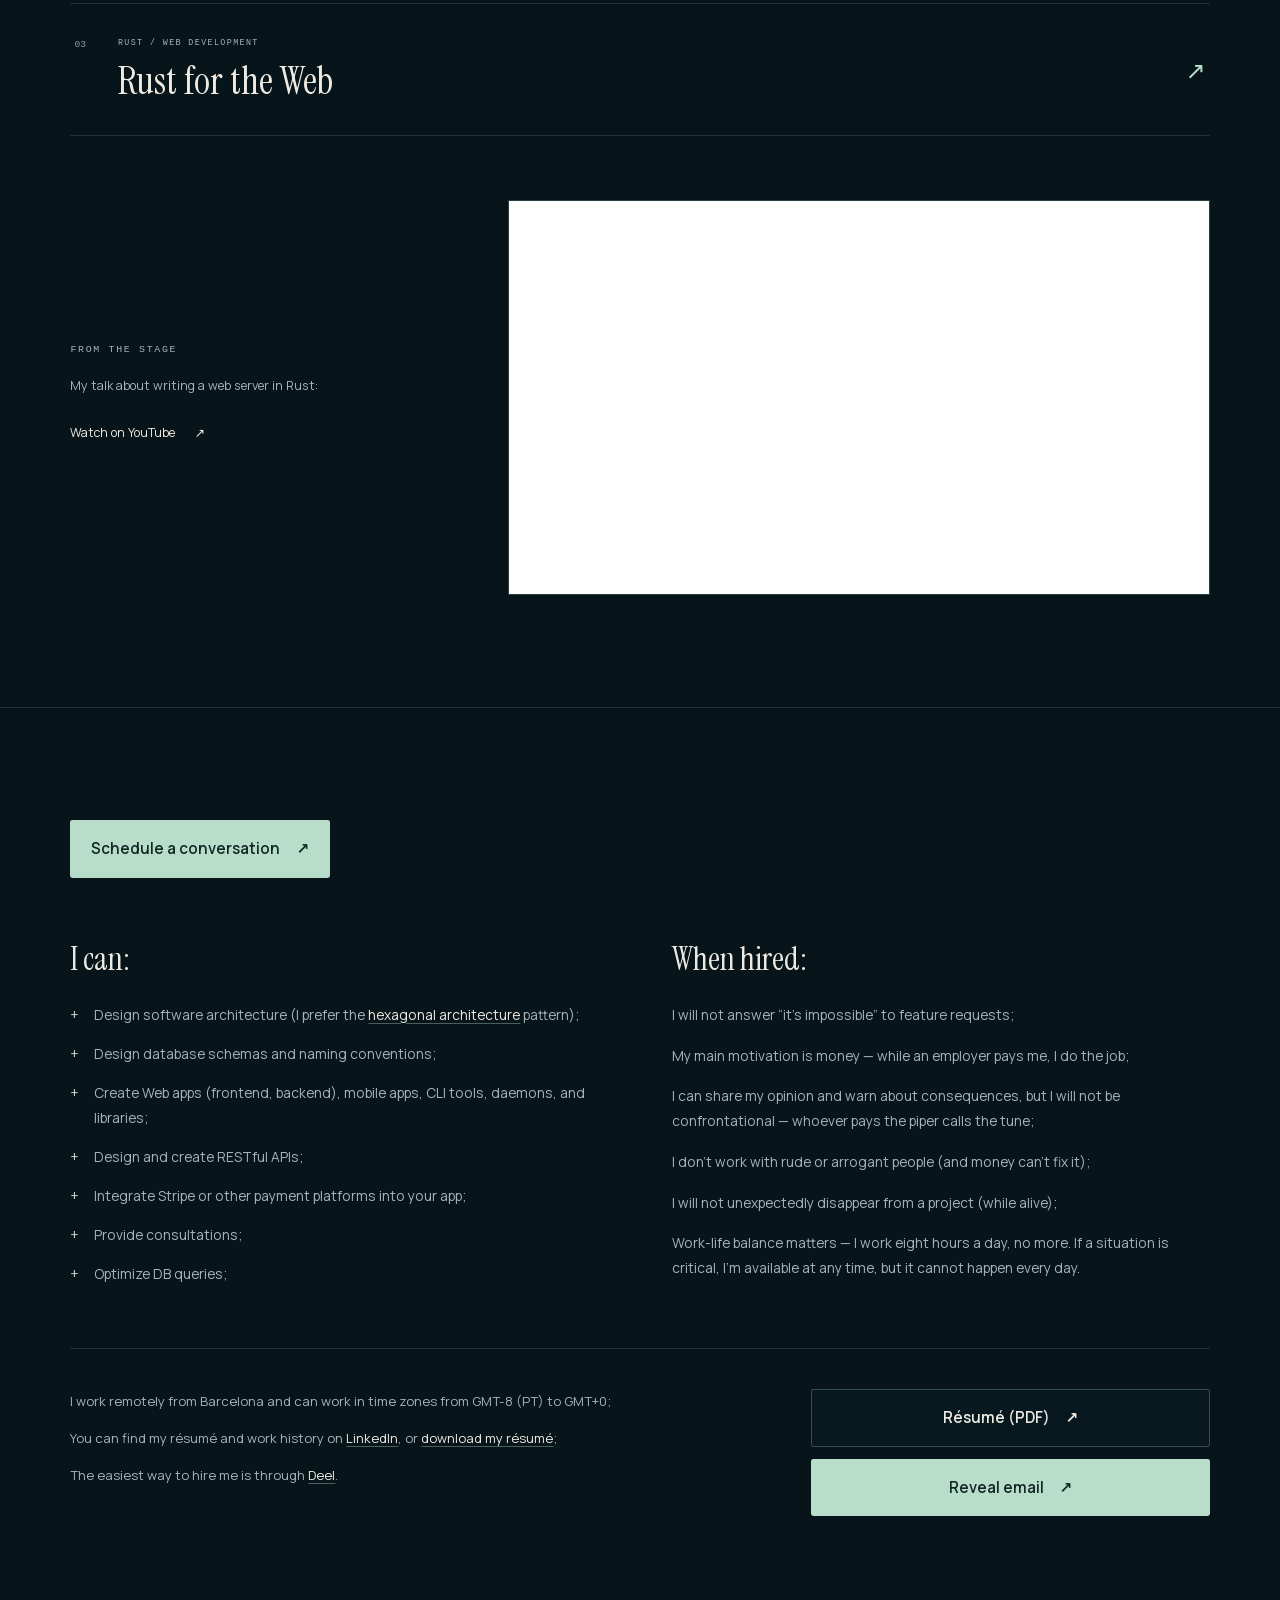
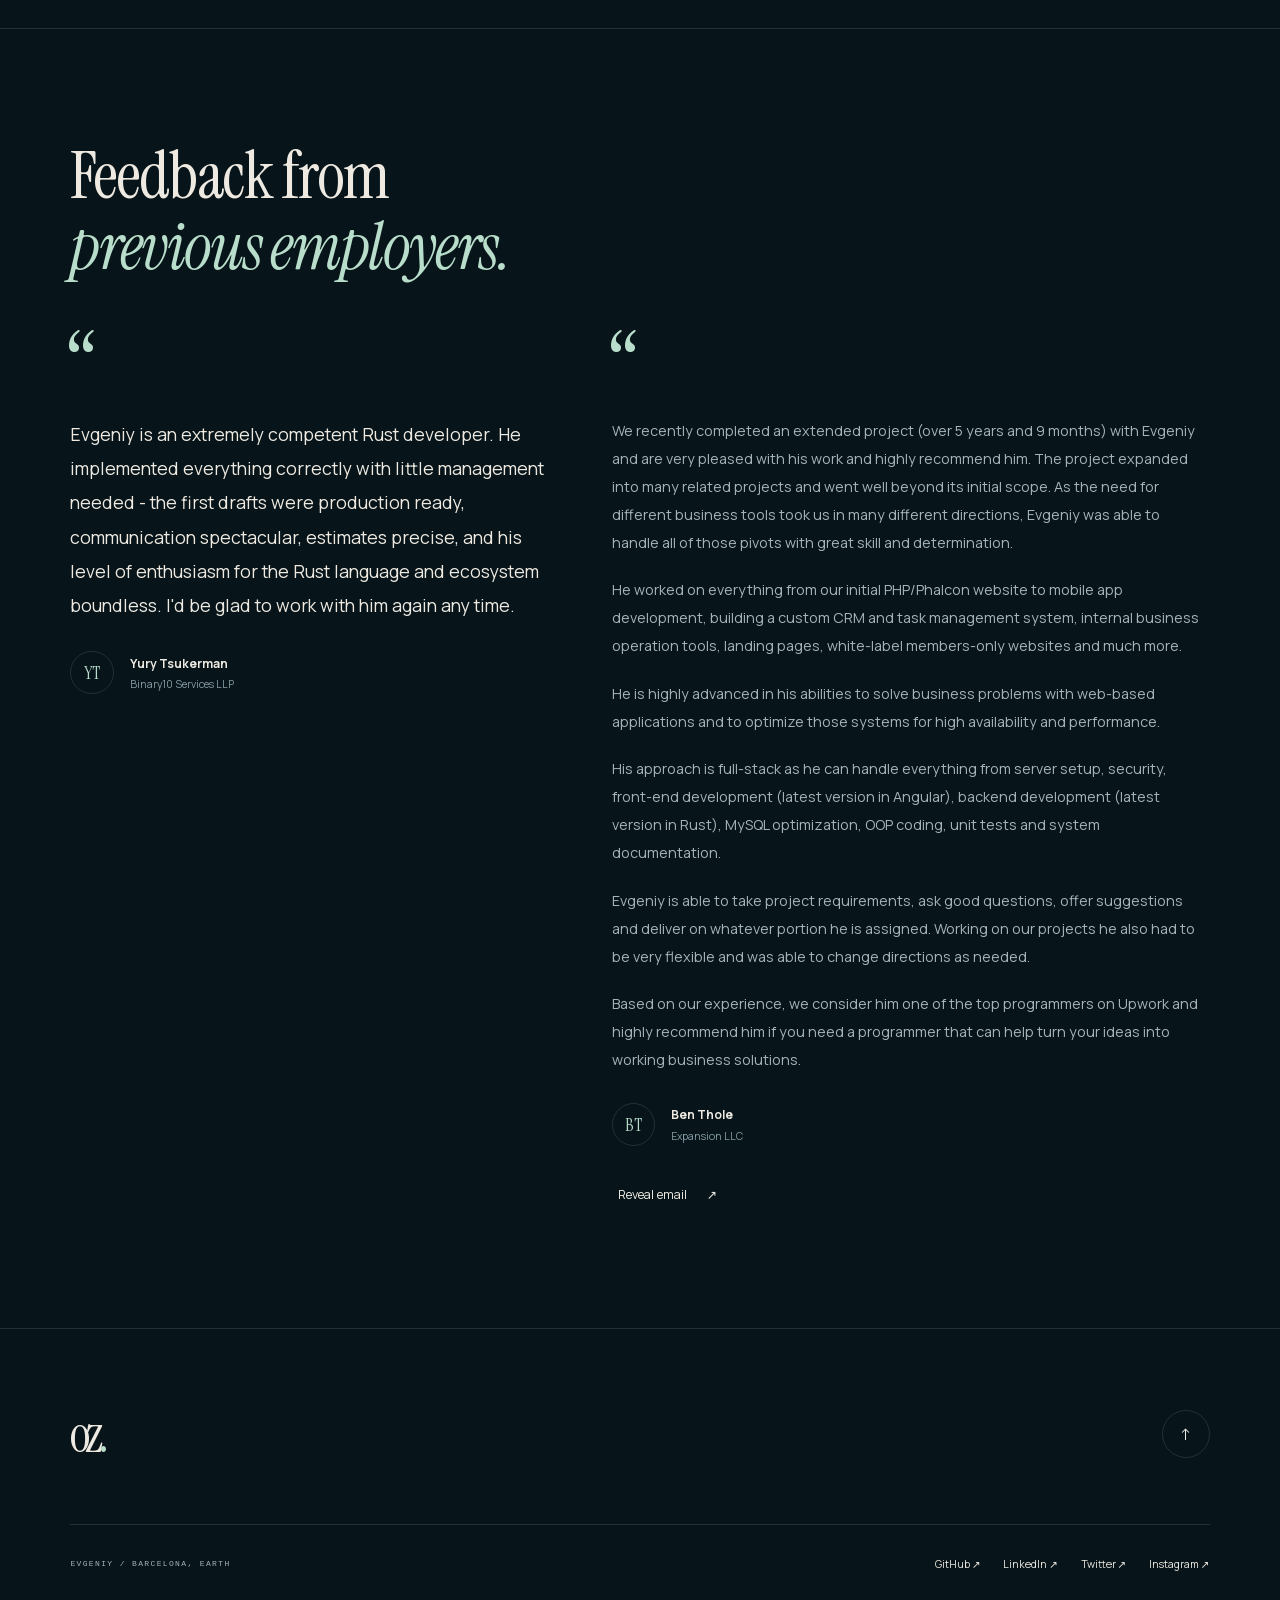
==== commit f967d646: "Preserve scene aspect ratio during resizing" ====
--- a/index.html
+++ b/index.html
@@ -14,8 +14,8 @@
   <link rel="icon" href="./favicon.png" type="image/png">
   <link rel="preload" href="./assets/fonts/instrument-serif.woff2" as="font" type="font/woff2" crossorigin>
   <link rel="preload" href="./assets/fonts/manrope.woff2" as="font" type="font/woff2" crossorigin>
-  <link rel="stylesheet" href="./styles.css">
-  <script type="module" src="./js/site.js?v=3d-31"></script>
+  <link rel="stylesheet" href="./styles.css?v=3d-32">
+  <script type="module" src="./js/site.js?v=3d-32"></script>
 </head>
 <body>
   <a class="skip-link" href="#about">Skip to content</a>
--- a/styles.css
+++ b/styles.css
@@ -38,7 +38,7 @@
 .scene { position: fixed; inset: 0; z-index: -1; background: var(--deep); overflow: hidden; pointer-events: none; }
 .scene-poster,.scene-poster img,.scene canvas,.scene-shade { position: absolute; inset: 0; width: 100%; height: 100%; }
 .scene-poster img { object-fit: cover; object-position: 50% 50%; }
-.scene canvas { opacity: 0; transition: opacity 1.2s ease; }
+.scene canvas { object-fit: cover; opacity: 0; transition: opacity 1.2s ease; }
 .scene[data-renderer='worker'] canvas { opacity: 1; }
 .scene-shade { background: linear-gradient(90deg, #04101375, #0410130a 62%), linear-gradient(0deg, #071419d9, transparent 25%); }
 .site-header { position: absolute; top: 0; left: 0; width: 100%; z-index: 2; display: flex; align-items: center; justify-content: space-between; gap: 2rem; padding: 1.6rem var(--gutter); border-bottom: 1px solid #b5d6d317; }
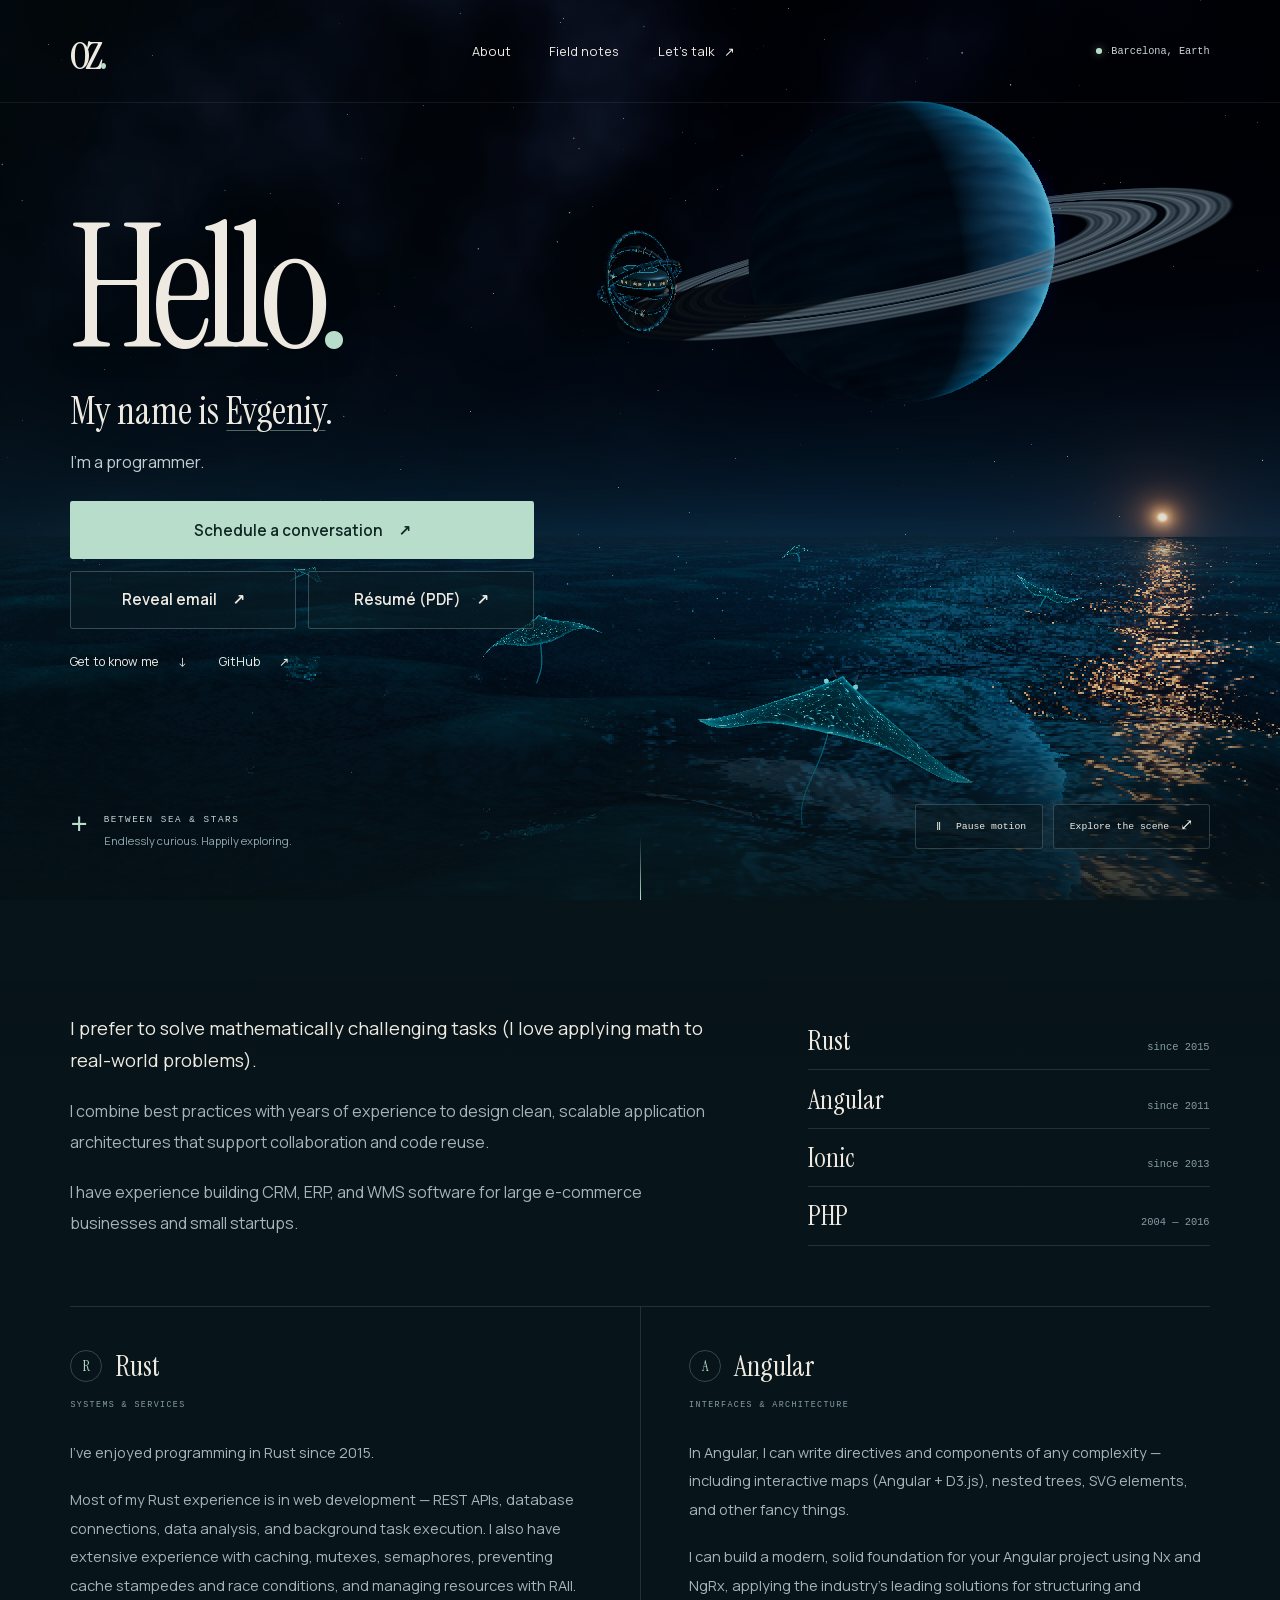
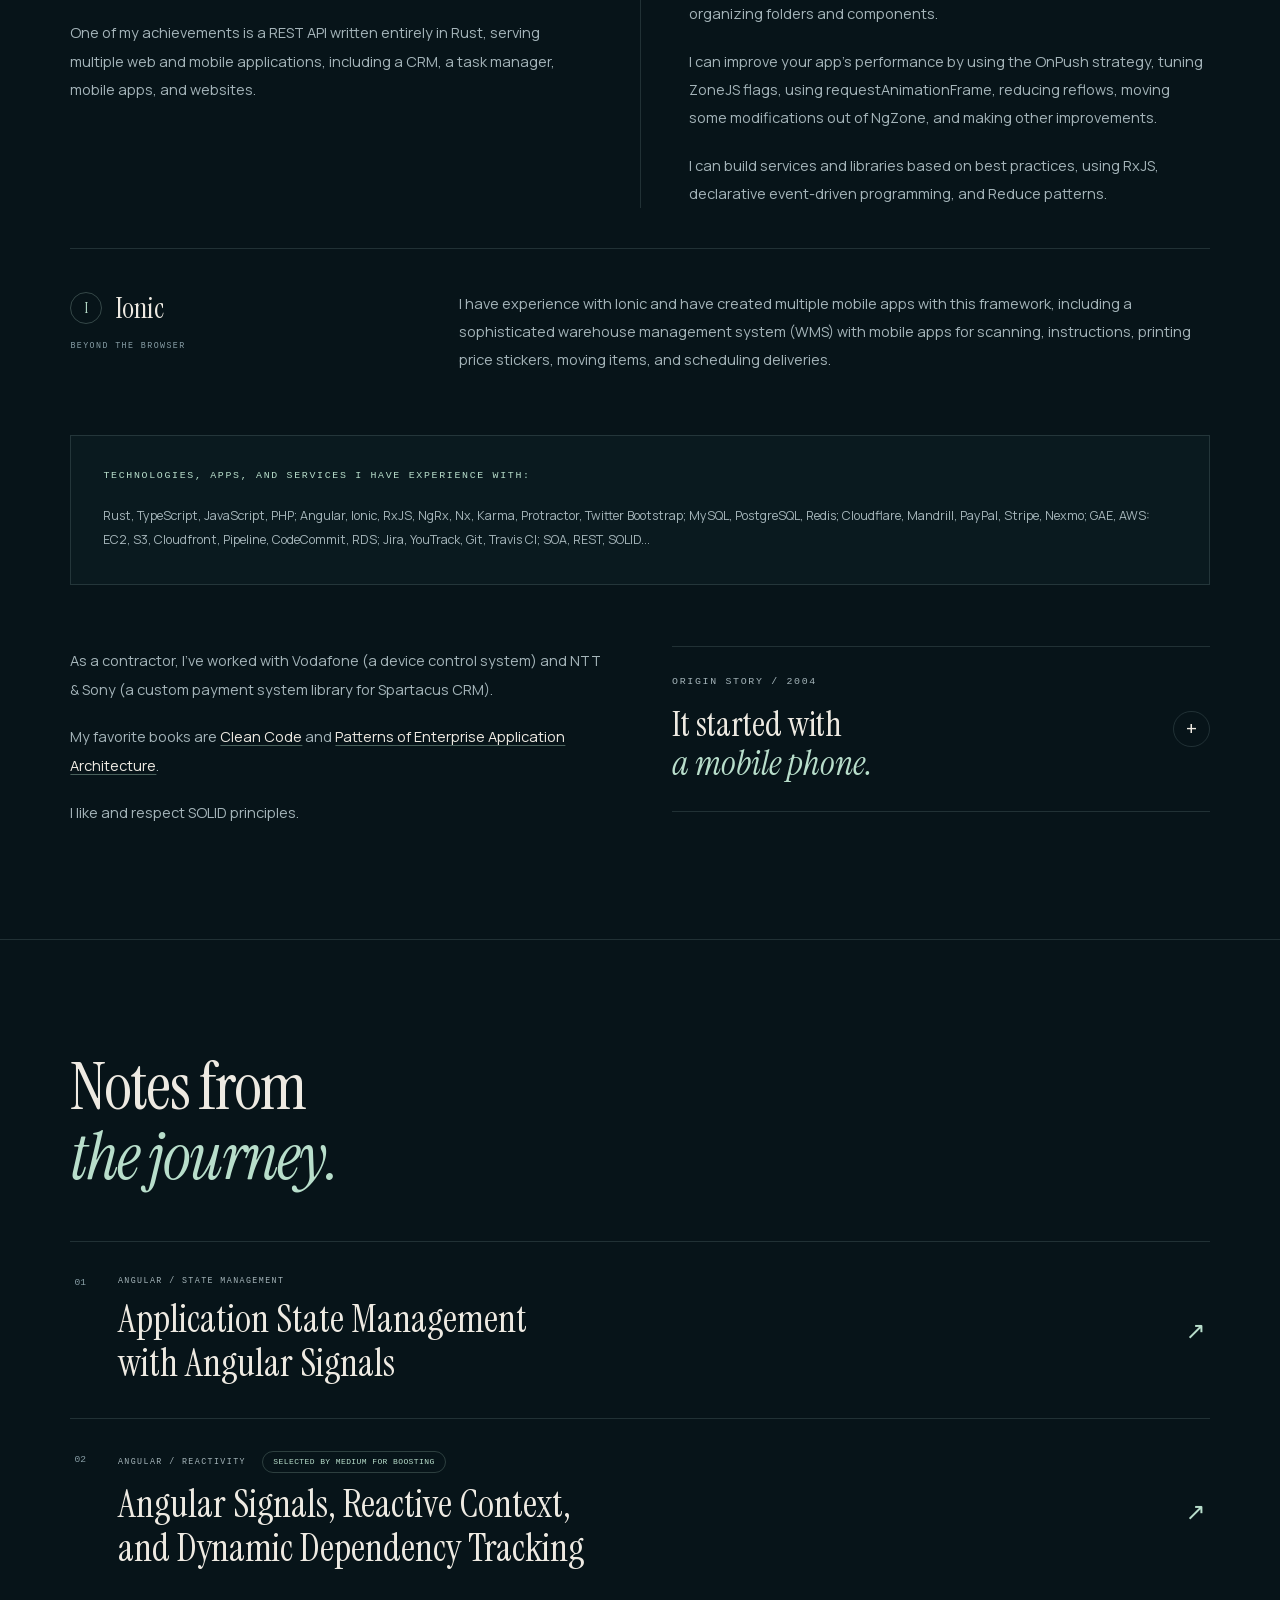
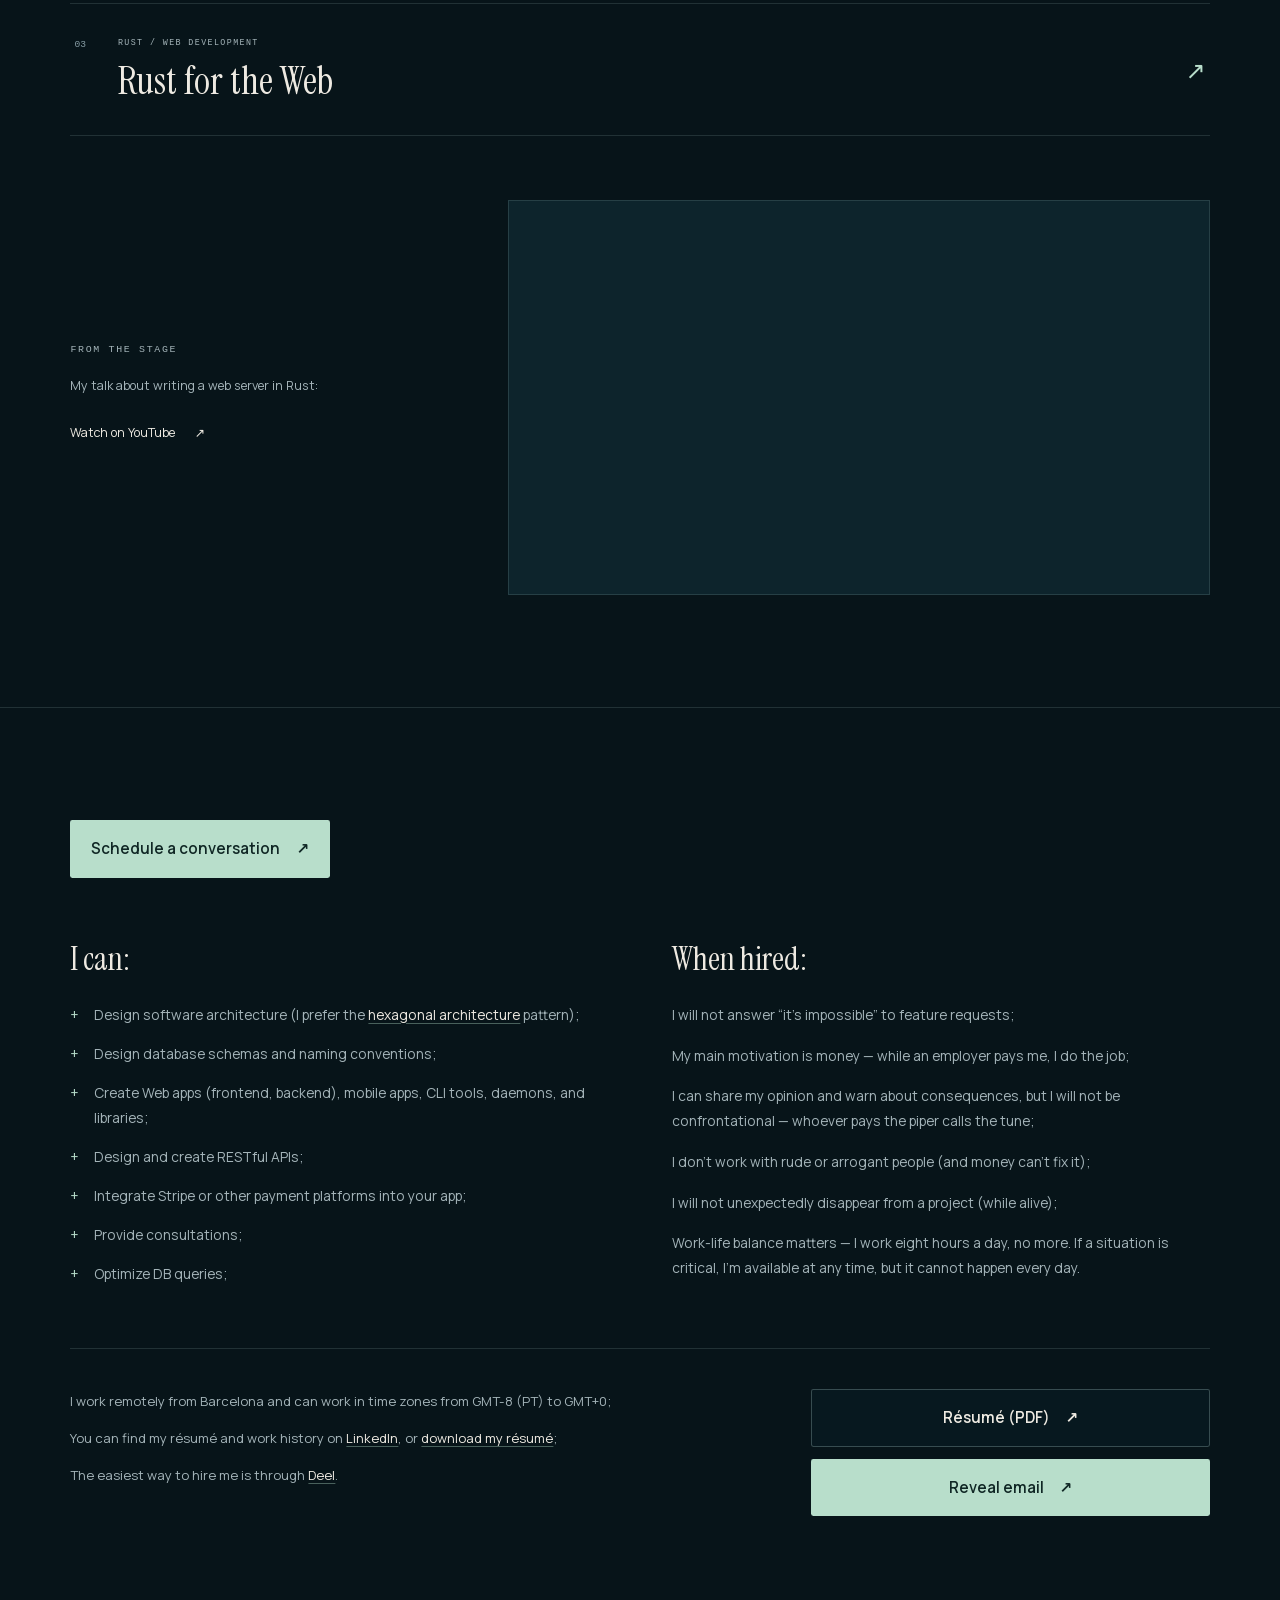
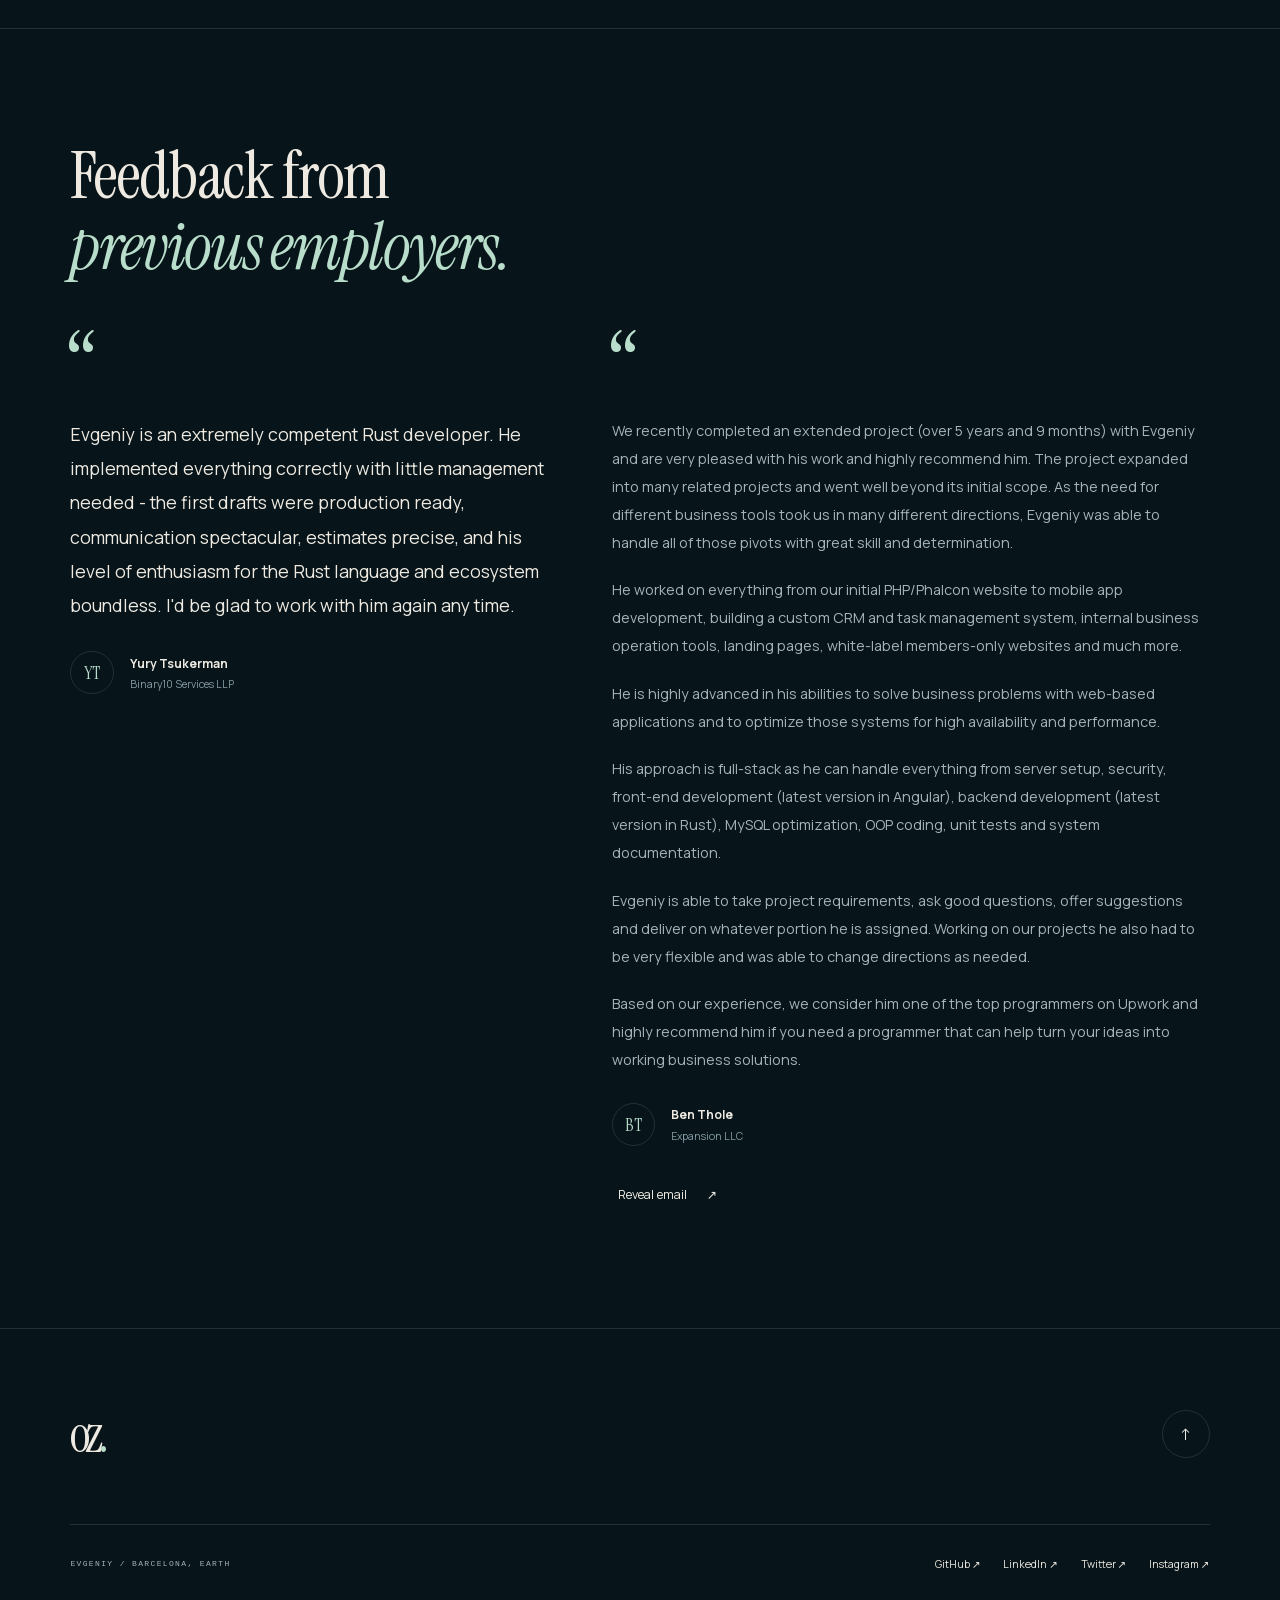
==== commit 6778cce2: "Match fallback image to the current ocean scene" ====
--- a/index.html
+++ b/index.html
@@ -9,7 +9,7 @@
   <meta property="og:description" content="Evgeniy (OZ). Rust, Angular, Ionic, and software architecture.">
   <meta property="og:type" content="website">
   <meta property="og:url" content="https://jamm.dev/">
-  <meta property="og:image" content="https://jamm.dev/assets/pelagic-orbit.jpg">
+  <meta property="og:image" content="https://jamm.dev/assets/pelagic-orbit.jpg?v=3d-32">
   <title>Evgeniy / OZ — Between sea & stars</title>
   <link rel="icon" href="./favicon.png" type="image/png">
   <link rel="preload" href="./assets/fonts/instrument-serif.woff2" as="font" type="font/woff2" crossorigin>
@@ -22,7 +22,7 @@
 
   <div class="scene" id="scene" aria-hidden="true" data-renderer="still">
     <picture class="scene-poster">
-      <img src="./assets/pelagic-orbit.jpg" width="1672" height="941" alt="" fetchpriority="high" decoding="async">
+      <img src="./assets/pelagic-orbit.jpg?v=3d-32" width="1672" height="941" alt="" fetchpriority="high" decoding="async">
     </picture>
     <canvas id="scene-canvas"></canvas>
     <div class="scene-shade"></div>
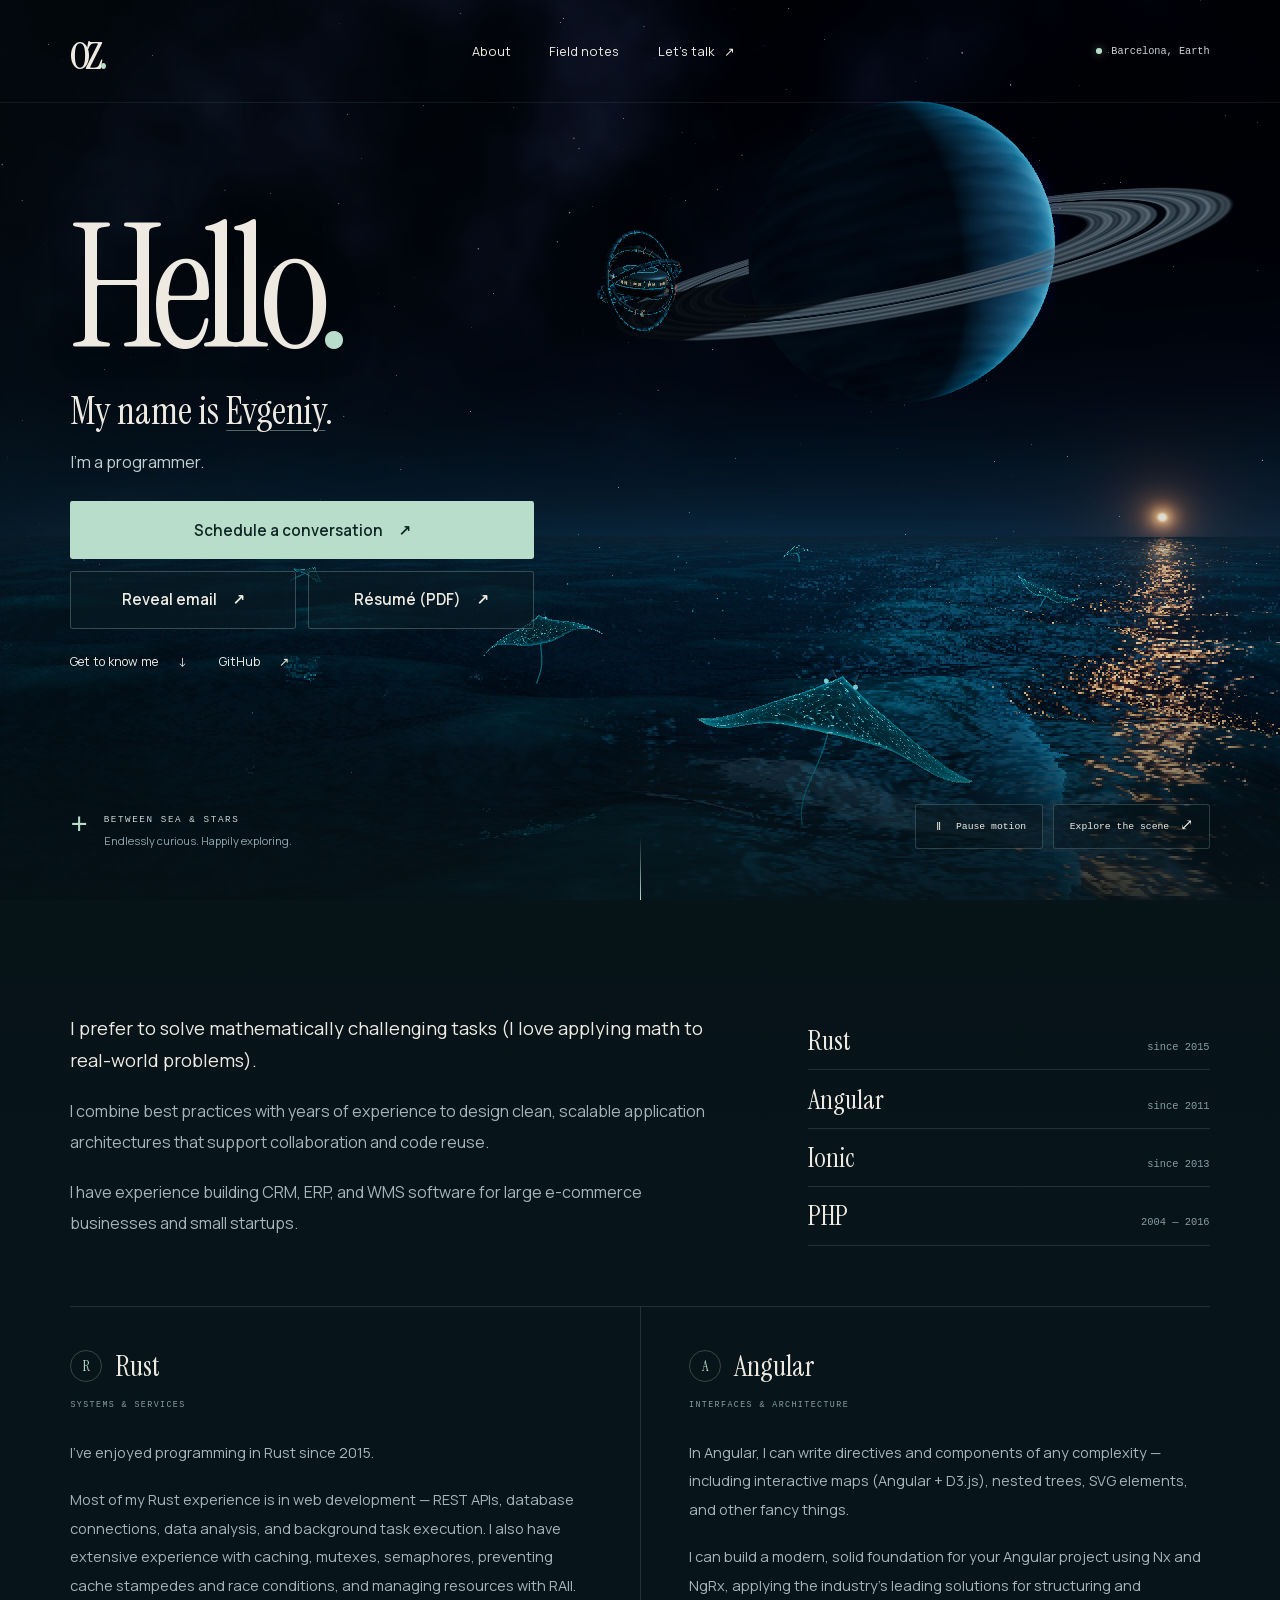
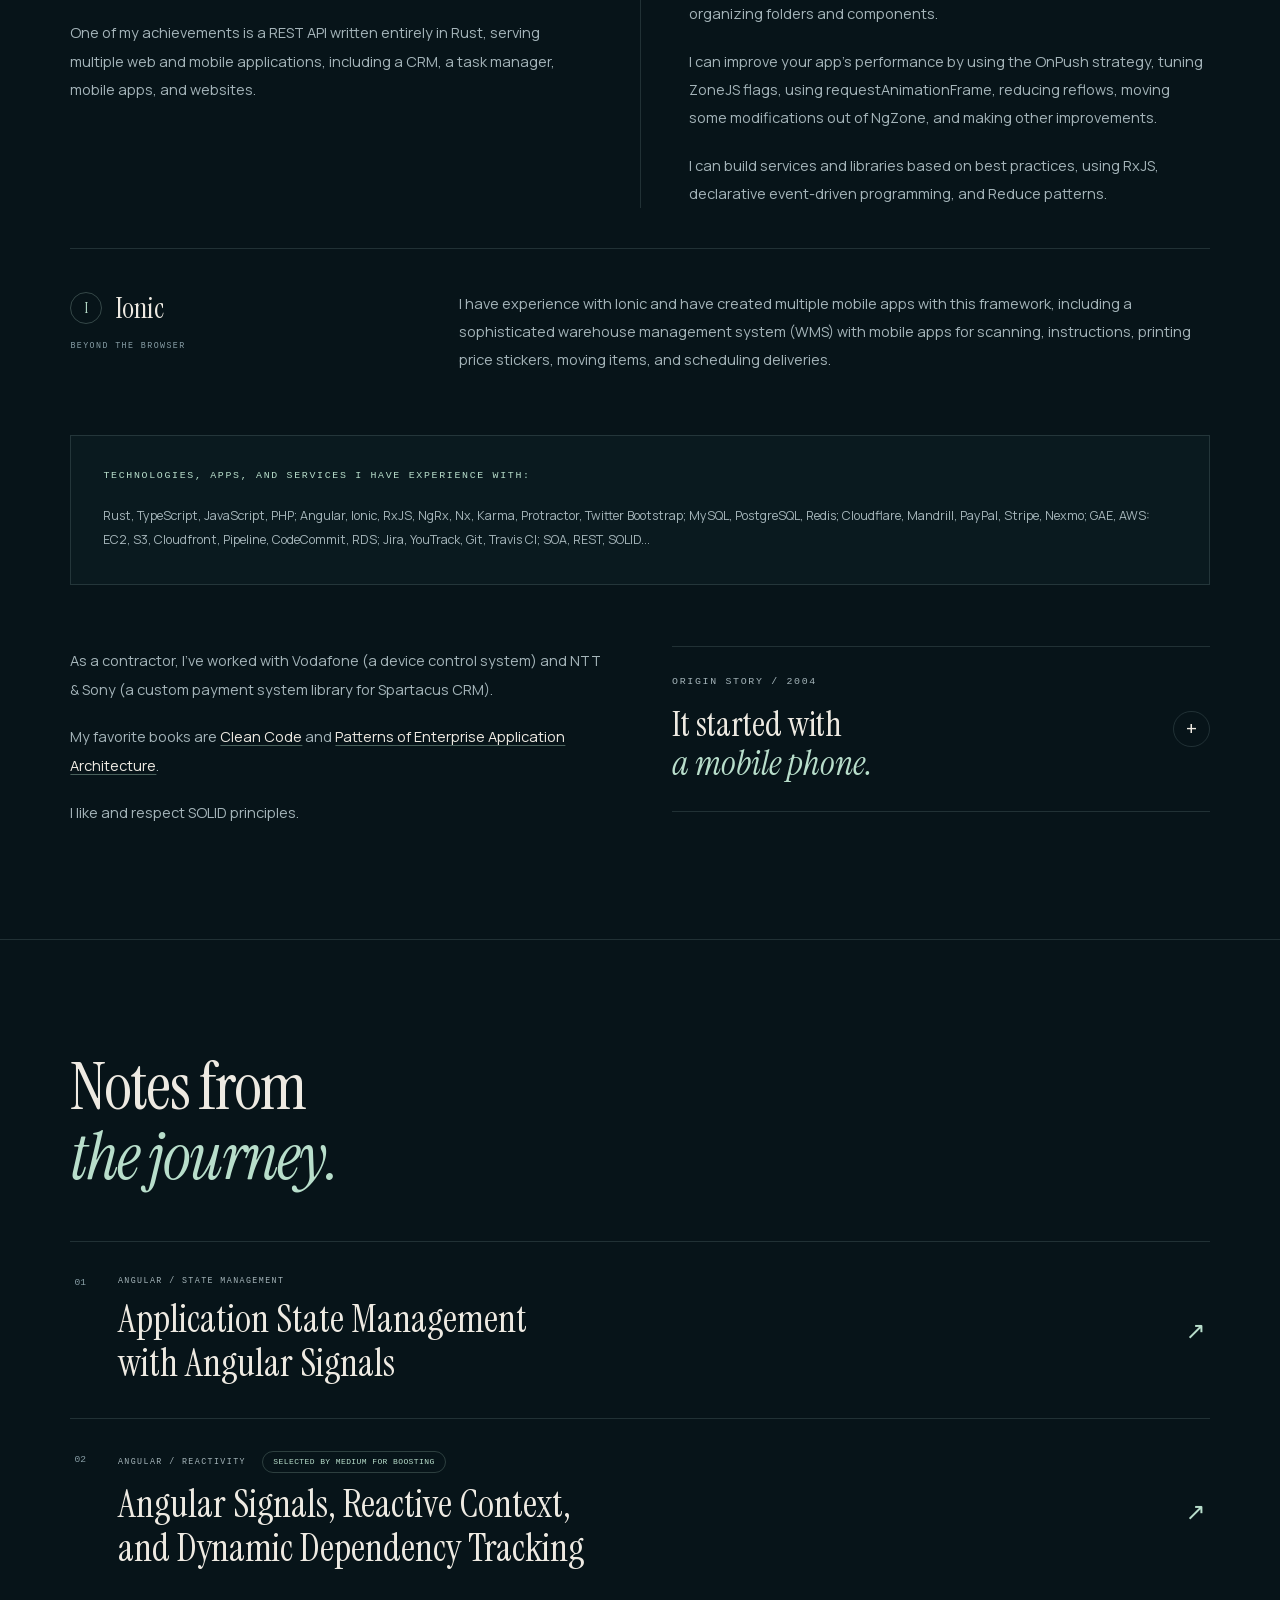
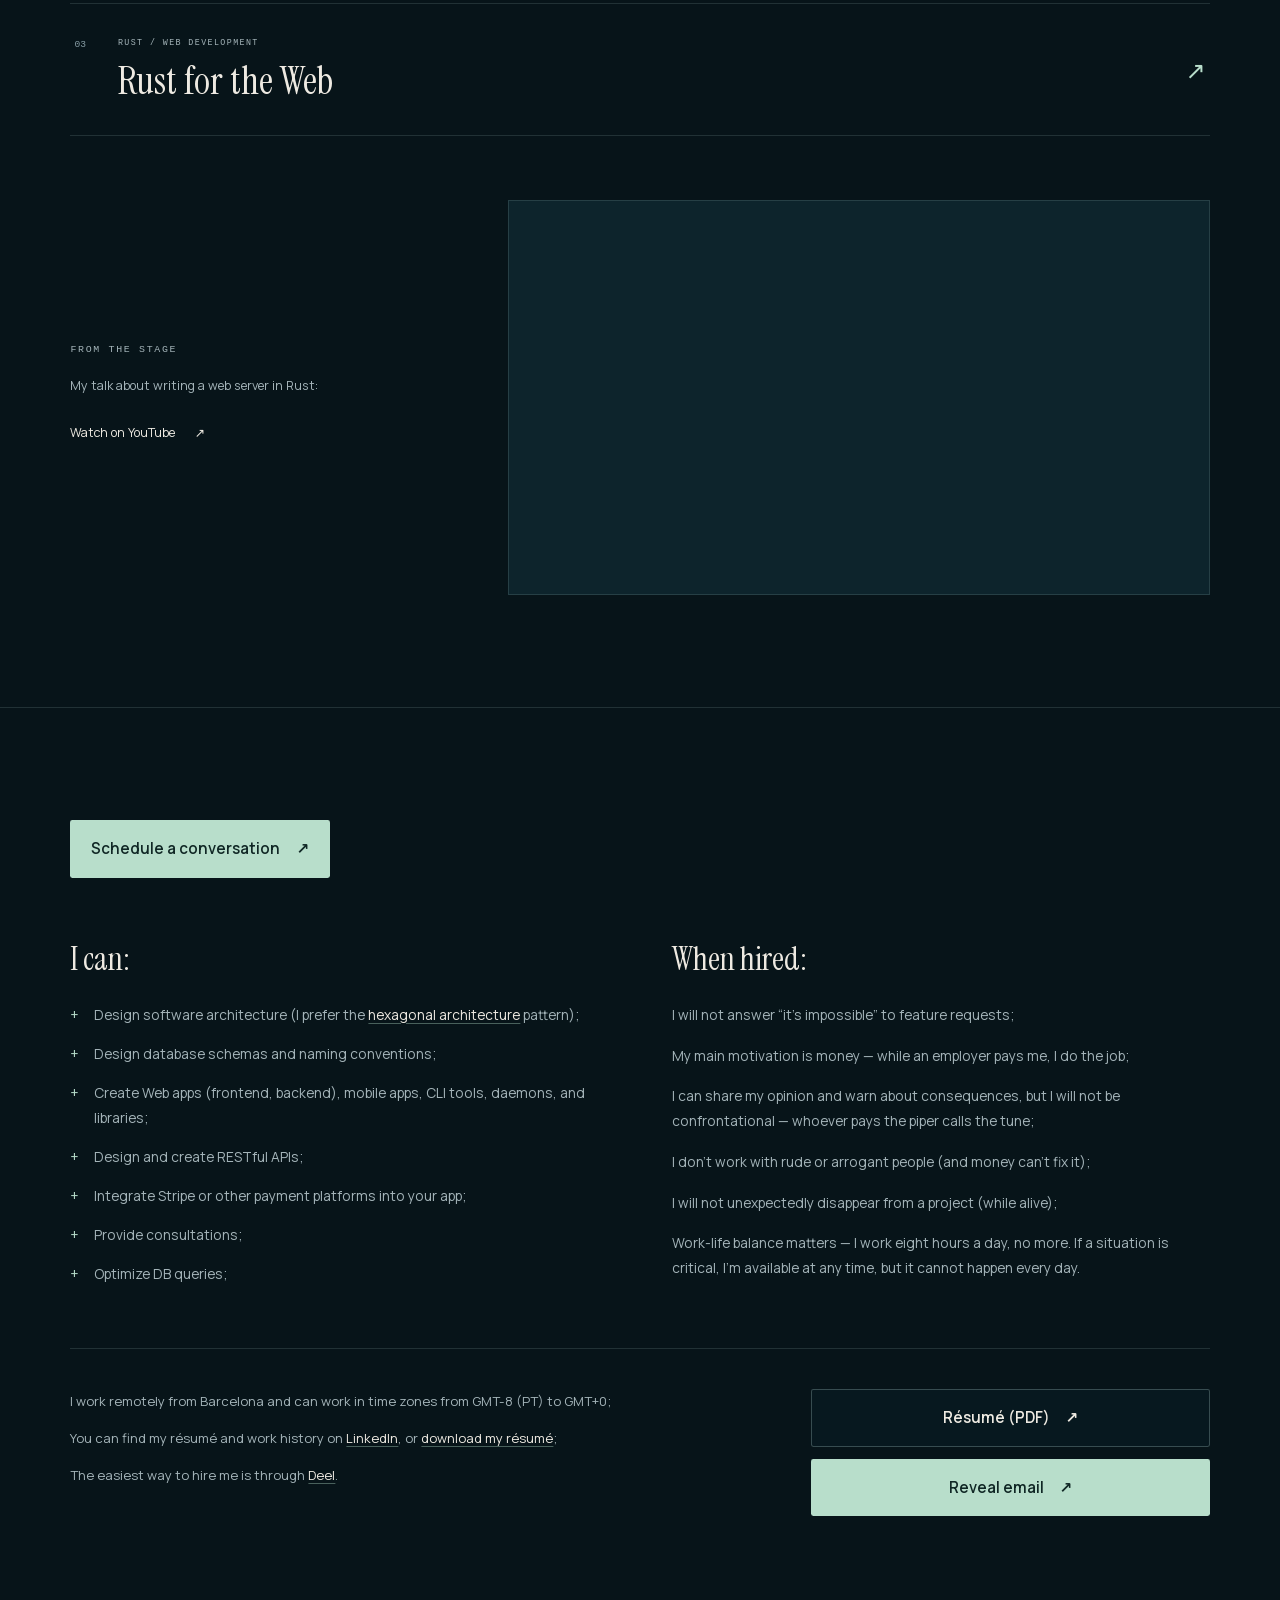
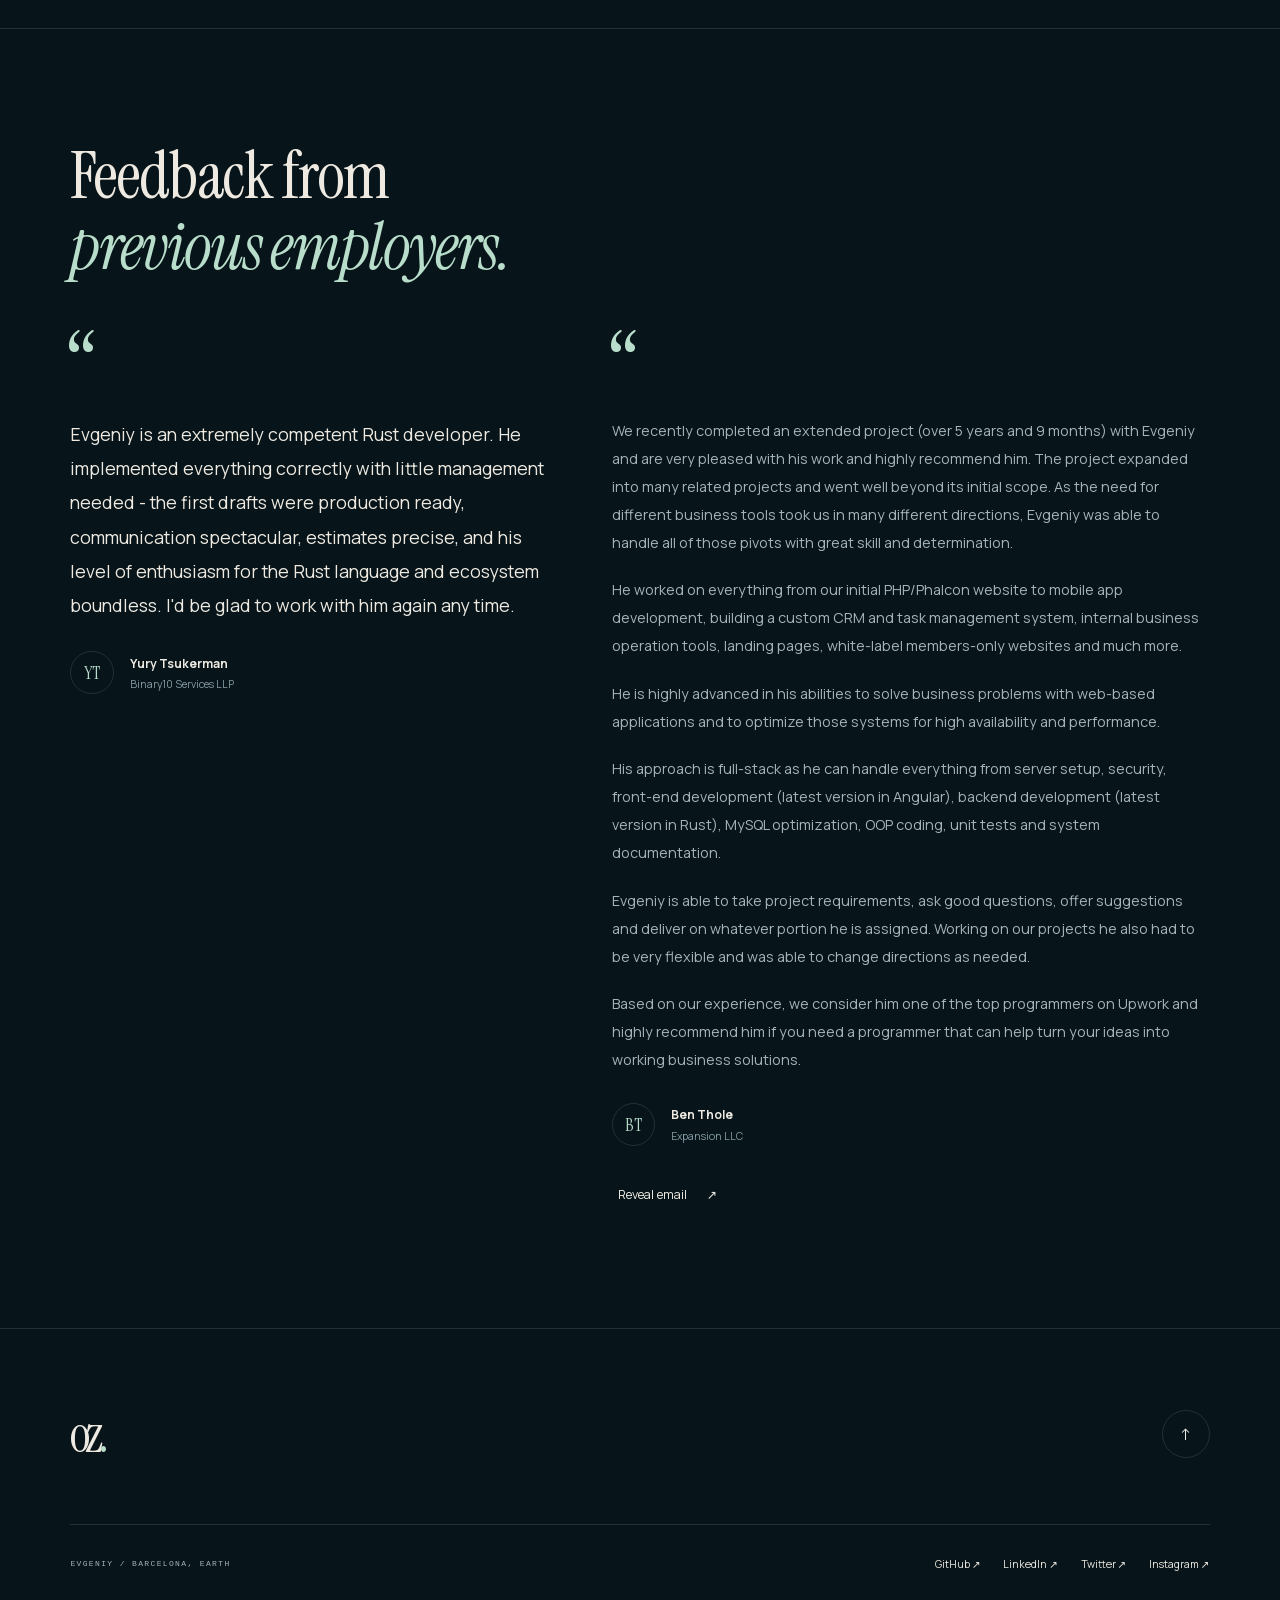
==== commit e760c0cc: "Optimize scene startup and geometry without changing animation" ====
--- a/index.html
+++ b/index.html
@@ -15,7 +15,7 @@
   <link rel="preload" href="./assets/fonts/instrument-serif.woff2" as="font" type="font/woff2" crossorigin>
   <link rel="preload" href="./assets/fonts/manrope.woff2" as="font" type="font/woff2" crossorigin>
   <link rel="stylesheet" href="./styles.css?v=3d-32">
-  <script type="module" src="./js/site.js?v=3d-32"></script>
+  <script type="module" src="./js/site.js?v=3d-33"></script>
 </head>
 <body>
   <a class="skip-link" href="#about">Skip to content</a>
